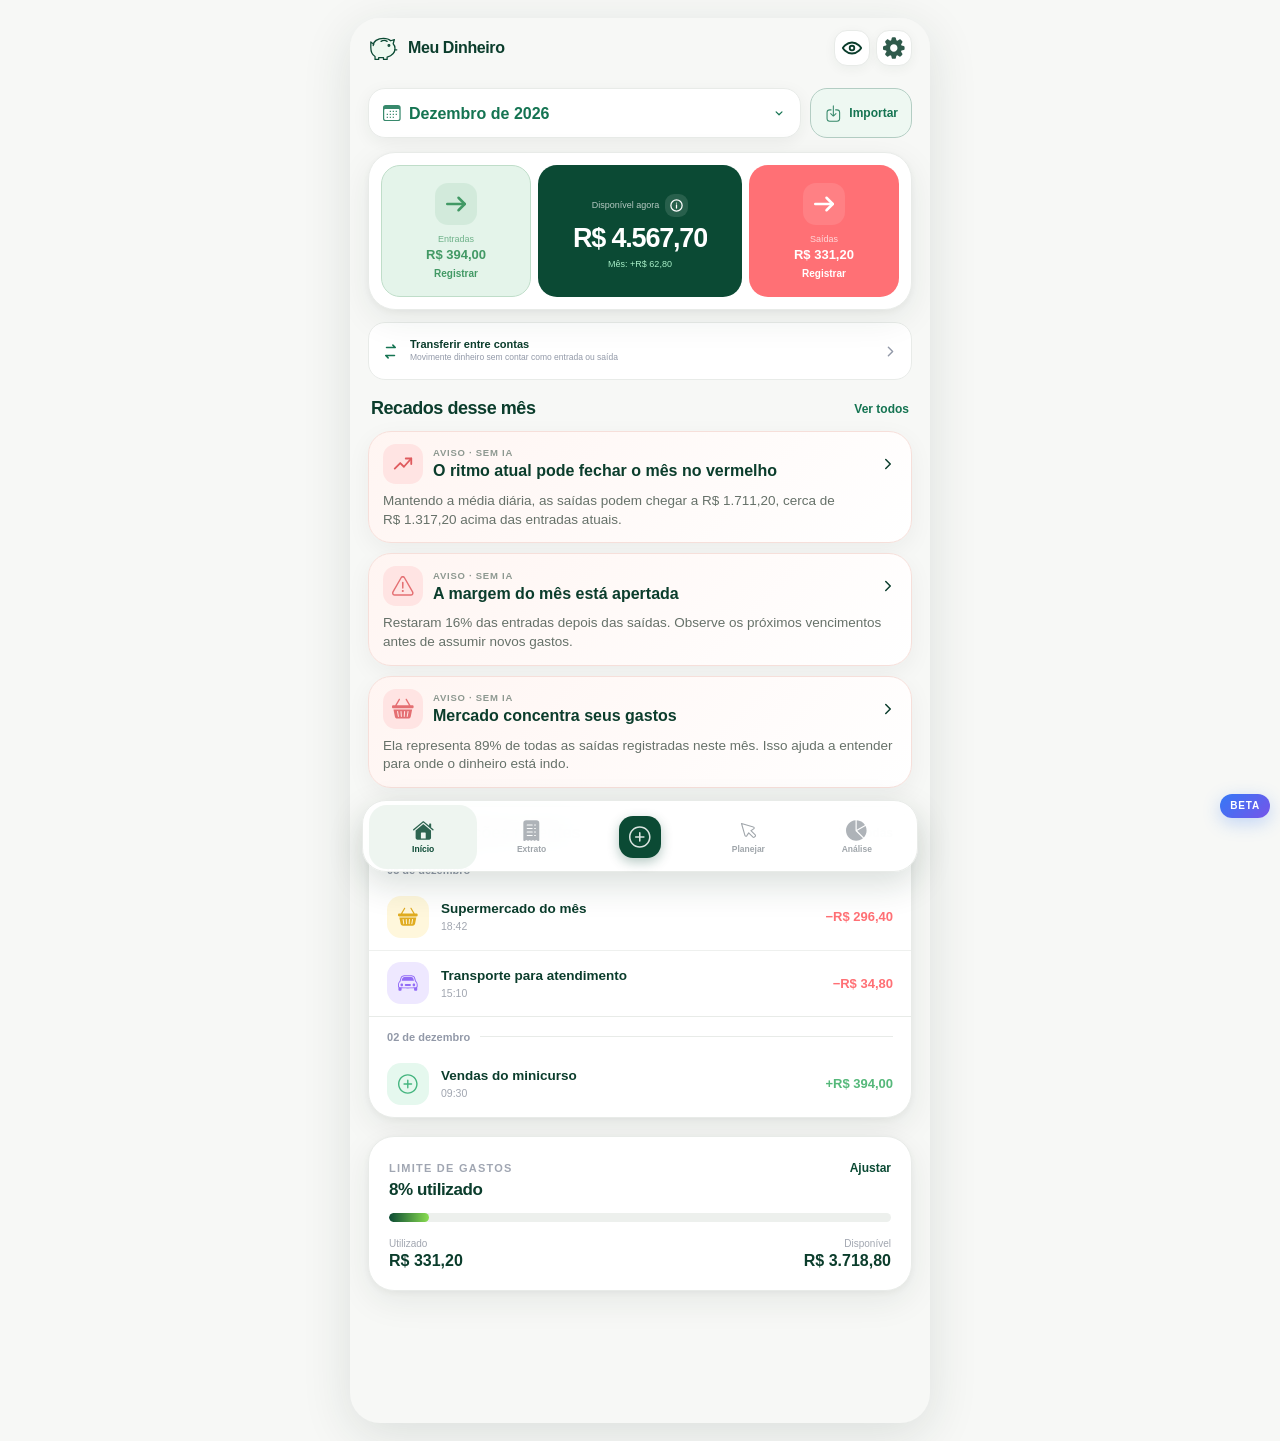
==== beta/index.html @ e56595ee "Atualizar site publicado" ====
<!doctype html>
<html lang="pt-BR">
  <head>
    <meta charset="UTF-8" />
    <meta name="app-environment" content="beta" />
    <meta name="app-release" content="1.2.0-beta.66" />
    <meta name="robots" content="noindex,nofollow" />
    <meta name="viewport" content="width=device-width, initial-scale=1, viewport-fit=cover" />
    <meta name="theme-color" content="#f6f7f4" />
    <meta name="apple-mobile-web-app-capable" content="yes" />
    <meta name="apple-mobile-web-app-status-bar-style" content="default" />
    <meta name="apple-mobile-web-app-title" content="Meu Dinheiro Beta" />
    <meta name="description" content="Controle financeiro local, inteligente e simples." />
    <link rel="manifest" href="./manifest.webmanifest" />
    <link rel="icon" href="./apple-touch-icon.png" type="image/png" sizes="512x512" />
    <link rel="apple-touch-icon" href="./icons/apple-touch-icon.png" />
    <title>Meu Dinheiro Beta</title>
    <script type="module" crossorigin src="./assets/index-dL0TG_c-.js"></script>
    <link rel="stylesheet" crossorigin href="./assets/index-C_4OH_-4.css">
      <script>window.APP_RELEASE='1.2.0-beta.66';window.APP_ENVIRONMENT='beta';</script>
  
<style data-md-resilient-boot>
#mdBootFallback{position:fixed;inset:0;z-index:2147482000;display:grid;place-items:center;padding:calc(22px + env(safe-area-inset-top)) 18px calc(22px + env(safe-area-inset-bottom));background:#f6f7f4;color:#101412;font-family:-apple-system,BlinkMacSystemFont,"SF Pro Text",sans-serif}
#mdBootCard{width:min(100%,390px);padding:20px;border-radius:24px;background:rgba(255,255,255,.96);box-shadow:0 12px 36px rgba(0,0,0,.08);border:1px solid #e7ece8}
#mdBootCard h1{font-size:23px;margin:0 0 5px}#mdBootRelease{font-size:11px;font-weight:800;letter-spacing:.06em;color:var(--md-boot-accent,#168753);margin:0 0 15px}
#mdBootSteps{display:grid;gap:8px}.mdBootStep{display:grid;grid-template-columns:13px 1fr auto;gap:9px;align-items:center;font-size:12px;color:#6e7771}.mdBootDot{width:9px;height:9px;border-radius:50%;background:#c9d0cb}.mdBootStep.ok .mdBootDot{background:#34c759}.mdBootStep.warn .mdBootDot{background:#ff9f0a}.mdBootStep.bad .mdBootDot{background:#ff3b30}.mdBootStep b{font-size:11px;color:#8a928d;font-weight:700}
#mdBootMessage{margin:14px 0 0;font-size:12px;line-height:1.45;color:#717a74}.mdBootActions{display:none;grid-template-columns:1fr 1fr;gap:8px;margin-top:14px}.mdBootActions.show{display:grid}.mdBootActions a{text-decoration:none;text-align:center;padding:11px;border-radius:12px;background:#eaf2ee;color:#174d38;font-size:12px;font-weight:750}.mdBootActions a:last-child{background:#eaf2ff;color:#2467d8}
@media(prefers-color-scheme:dark){#mdBootFallback{background:#111411;color:#f7f8f7}#mdBootCard{background:#1c201d;border-color:#2b302c;box-shadow:none}.mdBootStep,#mdBootMessage{color:#a4aba6}.mdBootActions a{background:#25332b;color:#bfe9cf}.mdBootActions a:last-child{background:#182a46;color:#9ec0ff}}
</style>
<style data-hide-demo-notice>.header-demo-info{display:none!important}</style>
</head>
  <body>
<div id="mdBootFallback" style="--md-boot-accent:#3478F6">
  <section id="mdBootCard" role="status" aria-live="polite">
    <h1>Meu Dinheiro Beta</h1>
    <p id="mdBootRelease">BETA · 1.2.0-beta.66</p>
    <div id="mdBootSteps">
      <div class="mdBootStep ok" data-step="html"><span class="mdBootDot"></span><span>Tela inicial</span><b>OK</b></div>
      <div class="mdBootStep" data-step="runtime"><span class="mdBootDot"></span><span>Ambiente web</span><b>verificando</b></div>
      <div class="mdBootStep" data-step="storage"><span class="mdBootDot"></span><span>Dados locais</span><b>verificando</b></div>
      <div class="mdBootStep" data-step="engine"><span class="mdBootDot"></span><span>Motor do app</span><b>carregando</b></div>
      <div class="mdBootStep" data-step="patches"><span class="mdBootDot"></span><span>Correções finais</span><b>aguardando</b></div>
      <div class="mdBootStep" data-step="functional"><span class="mdBootDot"></span><span>Interface funcional</span><b>aguardando</b></div>
    </div>
    <p id="mdBootMessage">Abrindo a interface sem depender da limpeza de cache.</p>
    <div class="mdBootActions" id="mdBootActions">
      <a href="./safe.html">Modo seguro</a>
      <a href="../menu.html">Menu principal</a>
    </div>
  </section>
</div>
    <div id="root"></div>
      <script src="./beta-tools.js?v=1.2.0-beta.66" defer></script>
  <script data-md-resilient-boot-script>
(() => {
  const RELEASE = '1.2.0-beta.66';
  const CACHE_PREFIXES = ["meu-dinheiro-beta-"];
  const TIMEOUT = 1800;
  const boot = document.getElementById("mdBootFallback");
  const message = document.getElementById("mdBootMessage");
  const actions = document.getElementById("mdBootActions");
  const started = performance.now();

  const step = (name, state, label) => {
    const row = document.querySelector(`[data-step="${name}"]`);
    if (!row) return;
    row.classList.remove("ok", "warn", "bad");
    if (state) row.classList.add(state);
    const b = row.querySelector("b");
    if (b && label) b.textContent = label;
  };

  const withTimeout = (promise, ms) => Promise.race([
    Promise.resolve(promise).then((value) => ({ value })).catch((error) => ({ error })),
    new Promise((resolve) => setTimeout(() => resolve({ timedOut: true }), ms))
  ]);

  async function cleanRuntime() {
    let registrations = 0;
    let cachesRemoved = 0;
    try {
      if ("serviceWorker" in navigator) {
        const regs = await navigator.serviceWorker.getRegistrations();
        const ownScope = new URL("./", location.href).href;
        const own = regs.filter((reg) => reg.scope === ownScope);
        registrations = own.length;
        await Promise.allSettled(own.map((reg) => reg.unregister()));
      }
    } catch (_) {}

    try {
      if ("caches" in window) {
        const keys = await caches.keys();
        const own = keys.filter((key) => CACHE_PREFIXES.some((prefix) => key.startsWith(prefix)));
        const results = await Promise.allSettled(own.map((key) => caches.delete(key)));
        cachesRemoved = results.filter((result) => result.status === "fulfilled" && result.value).length;
      }
    } catch (_) {}
    return { registrations, cachesRemoved };
  }

  withTimeout(cleanRuntime(), TIMEOUT).then((result) => {
    if (result.timedOut) {
      step("runtime", "warn", "em segundo plano");
      message.textContent = "O Safari demorou para encerrar um componente antigo. O app continua abrindo normalmente.";
      return;
    }
    if (result.error) {
      step("runtime", "warn", "aviso");
      return;
    }
    step("runtime", "ok", "limpo");
  });

  try {
    localStorage.setItem("md-storage-test", "1");
    localStorage.removeItem("md-storage-test");
    if (!("indexedDB" in window)) throw new Error("IndexedDB indisponível");
    step("storage", "ok", "disponível");
  } catch (_) {
    step("storage", "warn", "limitado");
  }

  const fail = (error) => {
    if (!boot || boot.hidden) return;
    step("engine", "bad", "erro");
    message.textContent = "A interface principal encontrou um erro. Seus dados não foram apagados; use o Modo Seguro ou o Menu Principal.";
    actions?.classList.add("show");
    try { sessionStorage.setItem("md-last-boot-error", String(error?.stack || error || "erro desconhecido")); } catch (_) {}
  };

  window.addEventListener("error", (event) => fail(event.error || event.message));
  window.addEventListener("unhandledrejection", (event) => fail(event.reason));

  let ticks = 0;
  const timer = setInterval(() => {
    ticks += 1;
    const shell = document.querySelector(".app-shell");
    const nav = document.querySelector(".bottom-nav");
    const add = document.querySelector(".add-button");
    const splash = document.querySelector(".splash");

    if (splash) step("engine", "ok", "iniciado");
    if (shell) step("engine", "ok", "OK");
    if (shell && nav) step("patches", "ok", "OK");

    if (shell && nav && add) {
      step("functional", "ok", Math.round(performance.now() - started) + " ms");
      clearInterval(timer);
      if (boot) {
        boot.style.transition = "opacity .18s ease";
        boot.style.opacity = "0";
        setTimeout(() => boot.remove(), 190);
      }
      return;
    }

    if (ticks >= 54) {
      clearInterval(timer);
      step("functional", "warn", "diagnóstico");
      message.textContent = "A interface está demorando mais que o normal. Você pode abrir o Modo Seguro sem apagar seus registros.";
      actions?.classList.add("show");
    }
  }, 150);
})();
</script>
</body>
</html>
---- beta/assets/index-C_4OH_-4.css ----
:root{font-family:-apple-system,BlinkMacSystemFont,SF Pro Display,Segoe UI,sans-serif;color:#0b3d2c;background:#f7f8f6;font-synthesis:none;--green: #0b4a34;--green-2: #157452;--mint: #dff8e8;--lime: #89dd50;--income-color: #55b87a;--expense-color: #ff7075;--coral: var(--expense-color);--coral-soft: #fff0f0;--ink: #0b3d2c;--muted: #9299a8;--line: #e8ebe8;--page: #f7f8f6;--page-outer: #eef1ed;--surface: #fff;--surface-soft: #eff1ef;--surface-tint: #f4f7f4;--input-border: #dfe4df;--header: rgba(247, 248, 246, .9);--nav: rgba(255, 255, 255, .94);--sheet: #f9faf8;--track: #edf0ed;--overlay: rgba(6, 28, 20, .42);--shadow: 0 10px 34px rgba(26, 55, 43, .08), 0 2px 8px rgba(26, 55, 43, .05)}:root[data-theme=dark]{color:#e8f0eb;background:#090d0b;--ink: #e8f0eb;--muted: #98a49d;--line: #2b3730;--page: #101713;--page-outer: #090d0b;--surface: #18221c;--surface-soft: #202b24;--surface-tint: #1d2821;--input-border: #354239;--header: rgba(16, 23, 19, .9);--nav: rgba(24, 34, 28, .95);--sheet: #121a15;--track: #2a352e;--overlay: rgba(0, 0, 0, .64);--green-2: #72d39f;--shadow: 0 12px 38px rgba(0, 0, 0, .28), 0 2px 9px rgba(0, 0, 0, .22)}*{box-sizing:border-box}html{background:var(--page-outer)}body{margin:0;min-width:320px;min-height:100vh;background:var(--page);color:var(--ink);-webkit-font-smoothing:antialiased}body.modal-open{overflow:hidden}button,input,select,textarea{font:inherit}button{color:inherit}button,select{-webkit-tap-highlight-color:transparent}button:focus-visible,input:focus-visible,select:focus-visible,textarea:focus-visible{outline:3px solid rgba(21,116,82,.2);outline-offset:2px}.app-shell{width:min(100%,580px);min-height:100vh;margin:0 auto;background:var(--page);padding-bottom:104px;position:relative}.app-header{height:58px;padding:max(7px,env(safe-area-inset-top)) 18px 6px;display:flex;align-items:center;justify-content:space-between;position:relative;z-index:20;background:var(--page)}.brand{display:flex;align-items:center;gap:10px}.brand strong{font-size:16px;letter-spacing:-.4px}.brand-mark{width:30px;height:29px;display:grid;place-items:center;color:var(--green)}.brand-mark svg{width:29px;height:26px;fill:#eef9f0;stroke:currentColor;stroke-width:2.1;stroke-linecap:round;stroke-linejoin:round}.header-actions{display:flex;gap:6px}.icon-button{width:36px;height:36px;border:1px solid var(--line);border-radius:13px;display:grid;place-items:center;background:var(--surface);box-shadow:0 3px 12px #1835290d;cursor:pointer}.header-demo-info{width:30px;height:30px;position:absolute;left:50%;bottom:-15px;transform:translate(-50%);border:1px solid var(--line);border-radius:50%;background:var(--surface);color:var(--green-2);box-shadow:0 5px 14px #1835291c;display:grid;place-items:center;cursor:pointer}.page{padding:12px 18px 10px;animation:enter .24s ease both}@keyframes enter{0%{opacity:0;transform:translateY(5px)}}.page-title h1{margin:4px 0 0;font-size:clamp(25px,7vw,32px);line-height:1.12;letter-spacing:-1.15px}.demo-banner{background:#edf7f0;color:#4b6c5d;border:1px solid #d9ebdf;padding:11px 12px;border-radius:14px;display:flex;gap:8px;align-items:flex-start;font-size:12px;line-height:1.42;margin-bottom:16px}.segmented{display:grid;grid-template-columns:repeat(2,1fr);gap:5px;padding:5px;background:var(--surface-soft);border-radius:20px;margin-bottom:15px}.segmented button{border:0;min-height:48px;border-radius:16px;background:transparent;display:flex;align-items:center;justify-content:center;gap:7px;color:#9a9fab;font-weight:700;cursor:pointer}.segmented button.active{color:var(--green-2);background:var(--surface);box-shadow:0 3px 11px #1531251a}.segmented.compact{grid-template-columns:repeat(3,1fr);border-radius:16px}.segmented.compact button{min-height:40px;border-radius:12px;font-size:13px}.segmented .expense-tab.active{color:var(--expense-color)}.segmented .income-tab.active{color:var(--income-color)}.month-picker{width:max-content;max-width:100%;min-height:50px;margin:0 0 16px;padding:0 14px;background:var(--surface);border:1px solid var(--line);border-radius:17px;box-shadow:0 5px 18px #162f250f;display:flex;align-items:center;gap:8px;color:var(--green-2)}.month-picker select{border:0;background:transparent;color:inherit;font-weight:700;min-width:130px;appearance:none;outline:none}.home-toolbar{display:flex;align-items:stretch;gap:9px;margin-bottom:14px}.home-toolbar .month-picker{min-width:0;flex:1;margin:0}.home-toolbar .month-picker select{min-width:0;width:100%}.home-import-button{min-height:50px;padding:0 13px;border:1px solid color-mix(in srgb,var(--green-2) 25%,var(--line));border-radius:17px;background:color-mix(in srgb,var(--income-color) 10%,var(--surface));color:var(--green-2);display:flex;align-items:center;justify-content:center;gap:6px;font-size:12px;font-weight:800;cursor:pointer}.eyebrow{color:#a0a6b2;letter-spacing:1.25px;font-size:11px;font-weight:800}.monthly-overview-card{background:var(--surface);border:1px solid var(--line);border-radius:27px;box-shadow:var(--shadow);padding:12px;margin-bottom:12px;position:relative;overflow:hidden}.monthly-overview-heading{display:flex;justify-content:center;align-items:center;position:relative;padding:0 5px 12px;text-align:center}.monthly-overview-heading h2{margin:5px 0 0;font-size:17px;letter-spacing:-.4px}.available-icon{width:48px;height:48px;border-radius:16px;display:grid;place-items:center;color:var(--green-2);background:color-mix(in srgb,var(--income-color) 13%,var(--surface))}.available-value{display:grid;gap:5px;margin:23px 0 20px;position:relative}.available-value small{color:var(--muted);font-size:12px}.available-label{display:flex;align-items:center;gap:6px}.available-label button{width:25px;height:25px;border:0;border-radius:9px;background:var(--surface-tint);color:var(--green-2);display:grid;place-items:center;padding:0;cursor:pointer}.available-value strong{font-size:clamp(35px,10vw,47px);line-height:1;letter-spacing:-2.2px;color:var(--ink);white-space:nowrap}.available-value strong.negative{color:var(--expense-color)}.monthly-overview-grid{display:grid;grid-template-columns:repeat(3,minmax(0,1fr));gap:7px;padding-top:17px;border-top:1px solid var(--line)}.monthly-overview-grid span{min-width:0;display:grid;gap:5px}.monthly-overview-grid span:nth-child(2){text-align:center}.monthly-overview-grid span:last-child{text-align:right}.monthly-overview-grid small{color:var(--muted);font-size:9.5px}.monthly-overview-grid strong{font-size:12px;white-space:nowrap;overflow:hidden;text-overflow:ellipsis}.monthly-overview-grid strong.income{color:var(--income-color)}.monthly-overview-grid strong.expense{color:var(--expense-color)}.available-note{display:flex;align-items:flex-start;gap:6px;margin:16px 0 0;padding:10px 11px;border-radius:13px;background:var(--surface-tint);color:var(--muted);font-size:10.5px;line-height:1.35}.available-note svg{flex:0 0 auto;margin-top:1px}.money-flow{display:grid;grid-template-columns:minmax(0,.92fr) minmax(0,1.25fr) minmax(0,.92fr);align-items:stretch;gap:7px}.flow-action,.flow-balance{min-width:0;min-height:132px;border-radius:19px;padding:11px 8px}.flow-action{border:1px solid var(--line);display:flex;flex-direction:column;align-items:center;justify-content:center;text-align:center;cursor:pointer;overflow:hidden}.flow-action.income{color:color-mix(in srgb,var(--income-color) 76%,#063724);background:color-mix(in srgb,var(--income-color) 16%,var(--surface));border-color:color-mix(in srgb,var(--income-color) 28%,var(--line))}.flow-action.expense{color:#fff;background:var(--expense-color);border-color:transparent}.flow-arrow{width:42px;height:42px;margin-bottom:9px;border-radius:13px;display:grid;place-items:center;background:color-mix(in srgb,currentColor 11%,transparent)}.flow-action small{font-size:9px;opacity:.72}.flow-action strong{width:100%;margin-top:3px;font-size:clamp(10px,3vw,13px);white-space:nowrap;overflow:hidden;text-overflow:ellipsis}.flow-action em{margin-top:6px;font-size:10px;font-style:normal;font-weight:850}.flow-balance{background:var(--green);color:#fff;display:flex;flex-direction:column;justify-content:center;align-items:center;text-align:center}.flow-balance .available-label{justify-content:center}.flow-balance .available-label small{color:#ffffffb3;font-size:9px}.flow-balance .available-label button{width:23px;height:23px;color:#fff;background:#ffffff1f}.flow-balance>strong{display:block;max-width:100%;margin:8px 0 7px;font-size:clamp(18px,5.5vw,27px);line-height:1;letter-spacing:-1.2px;white-space:nowrap;overflow:hidden;text-overflow:ellipsis}.flow-balance>strong.negative{color:#ffaaa8}.flow-result{max-width:100%;color:#ffffffb8;font-size:9px;white-space:nowrap;overflow:hidden;text-overflow:ellipsis}.flow-result.income{color:#a8efc8}.flow-result.expense{color:#ffaaa8}.pending-review-card{width:100%;min-height:78px;border:1px solid color-mix(in srgb,var(--expense-color) 24%,var(--line));border-radius:20px;background:color-mix(in srgb,var(--expense-color) 7%,var(--surface));padding:13px 14px;margin:0 0 18px;display:grid;grid-template-columns:auto minmax(0,1fr) auto;align-items:center;gap:11px;text-align:left;cursor:pointer}.pending-review-icon{width:42px;height:42px;border-radius:14px;display:grid;place-items:center;color:color-mix(in srgb,var(--expense-color) 76%,#8a542f);background:color-mix(in srgb,var(--expense-color) 13%,var(--surface))}.pending-review-card>span:nth-child(2){display:grid;gap:4px;min-width:0}.pending-review-card strong{font-size:12px}.pending-review-card small{color:var(--muted);font-size:9.5px;line-height:1.35}.pending-review-card>span:last-child{display:flex;align-items:center;gap:2px;color:var(--green-2);font-size:10px;font-weight:800}.positive-pill,.warning-pill,.neutral-pill{display:inline-flex;align-items:center;gap:3px;padding:6px 10px;border-radius:999px;font-weight:800;color:#21844f;background:#dcf9e5}.warning-pill{color:#d9575e;background:#fff0f0}.neutral-pill{color:#68746e;background:#eef1ee}.transfer-shortcut{width:100%;min-height:58px;margin:0 0 16px;padding:9px 12px;border:1px solid var(--line);border-radius:17px;background:var(--surface);display:grid;grid-template-columns:auto minmax(0,1fr) auto;align-items:center;gap:10px;text-align:left;cursor:pointer}.transfer-shortcut>svg:first-child{color:var(--green-2)}.transfer-shortcut>span{display:grid;gap:2px}.transfer-shortcut strong{font-size:11px}.transfer-shortcut small{color:var(--muted);font-size:8.5px;line-height:1.3}.transfer-shortcut>svg:last-child{color:var(--muted)}.quick-grid{display:grid;grid-template-columns:repeat(2,1fr);gap:12px;margin-bottom:18px}.quick-card{min-height:138px;border:1px solid var(--line);border-radius:24px;background:var(--surface);box-shadow:0 8px 28px #1531250f;padding:19px;display:flex;flex-direction:column;align-items:flex-start;justify-content:flex-end;text-align:left;cursor:pointer}.quick-card svg{margin-bottom:14px}.quick-card strong{font-size:18px;line-height:1.15;letter-spacing:-.4px}.quick-card small{font-size:10px;color:var(--muted);margin-top:5px}.quick-card.expense{background:var(--expense-color);color:#fff;border-color:transparent}.quick-card.income{background:color-mix(in srgb,var(--income-color) 26%,var(--surface));color:color-mix(in srgb,var(--income-color) 68%,#082f20);border-color:color-mix(in srgb,var(--income-color) 35%,var(--line))}.home-diagnostics{margin-bottom:18px}.home-diagnostics-heading{padding:2px 3px 11px;display:flex;justify-content:space-between;align-items:center;gap:12px}.home-diagnostics-heading h2{margin:0;font-size:18px;line-height:1.2;letter-spacing:-.45px}.home-diagnostics-heading button{border:0;background:none;color:var(--green-2);font-size:12px;font-weight:750;padding:4px 0;cursor:pointer}.diagnostic-card-stack{display:grid;gap:10px}.diagnostic-card{width:100%;border:1px solid #dfe8df;background:linear-gradient(135deg,#f7fff7,#fff);border-radius:23px;padding:12px 14px 13px;box-shadow:0 7px 24px #1531250d;display:grid;gap:8px;text-align:left;cursor:pointer}.diagnostic-card.warning{background:linear-gradient(135deg,#fff5f2,#fff);border-color:#f6dfda}.diagnostic-card.neutral{background:linear-gradient(135deg,#f5f8fb,#fff);border-color:#e2e8ec}.diagnostic-topline{min-width:0;display:grid;grid-template-columns:auto minmax(0,1fr) auto;align-items:center;gap:10px}.diagnostic-title{min-width:0;display:grid;align-content:center}.diagnostic-icon{width:40px;height:40px;border-radius:13px;display:grid;place-items:center;background:#ddf6e5;color:var(--green-2)}.diagnostic-icon svg{width:22px;height:22px}.diagnostic-card.warning .diagnostic-icon{color:#df5b5e;background:#ffe4e3}.diagnostic-card.neutral .diagnostic-icon{color:#667783;background:#e8eef2}.diagnostic-card small{font-size:9.5px;letter-spacing:.75px;color:#8d9890;font-weight:800}.diagnostic-card strong{font-size:16px;display:block;margin-top:3px;line-height:1.2}.diagnostic-card p{font-size:13.5px;line-height:1.38;color:#667169;margin:0}.list-card,.budget-card,.chart-card,.diagnostics-section{background:var(--surface);border:1px solid var(--line);border-radius:26px;box-shadow:var(--shadow);margin-bottom:18px;overflow:hidden}.section-heading{padding:21px 20px 13px;display:flex;justify-content:space-between;align-items:flex-start;gap:12px}.section-heading h2{margin:4px 0 0;font-size:17px;letter-spacing:-.4px}.section-heading>button{border:0;background:none;color:var(--green);font-weight:700;font-size:12px;padding:3px 0;cursor:pointer}.recent-list .section-heading{padding:16px 18px 7px;align-items:center}.recent-list .section-heading h2{margin:0}.recent-list .transaction-row:first-of-type{padding-top:8px}.transaction-row{width:100%;min-height:76px;border:0;border-top:1px solid var(--line);background:transparent;display:grid;grid-template-columns:auto minmax(0,1fr) auto;align-items:center;gap:12px;padding:12px 18px;text-align:left;cursor:pointer}.transaction-row:first-of-type{border-top:0}.transaction-date-group+.transaction-date-group{border-top:1px solid var(--line)}.transaction-date-divider{min-height:34px;padding:10px 18px 4px;display:flex;align-items:center;gap:10px;color:var(--muted)}.transaction-date-divider:after{content:"";height:1px;flex:1;background:var(--line)}.transaction-date-divider span{flex:0 0 auto;font-size:11px;font-weight:800;text-transform:lowercase}.transaction-date-divider span:first-letter{text-transform:uppercase}.transaction-date-group .transaction-row{border-top:0;min-height:66px;padding-top:8px;padding-bottom:8px}.transaction-date-group .transaction-row+.transaction-row{border-top:1px solid color-mix(in srgb,var(--line) 72%,transparent)}.category-icon,.account-icon{width:42px;height:42px;border-radius:14px;display:grid;place-items:center;flex:0 0 auto;background:#eef2ef;color:#66736d}.transaction-copy{min-width:0;display:grid}.transaction-title-line{min-width:0;display:flex;align-items:center;gap:6px}.transaction-title-line>strong{min-width:0}.transaction-copy strong{font-size:13.5px;white-space:nowrap;overflow:hidden;text-overflow:ellipsis}.transaction-copy small{color:#a1a6b0;font-size:10.5px;margin-top:4px;white-space:nowrap;overflow:hidden;text-overflow:ellipsis}.transaction-value{font-size:13px;font-weight:800;white-space:nowrap}.transaction-value.expense,strong.expense,b.expense{color:var(--expense-color)}.transaction-value.income,strong.income,b.income{color:var(--income-color)}.transaction-value.transfer{color:#6c7882}.review-tag{width:max-content;flex:0 0 auto;border-radius:99px;padding:4px 6px;color:#a85d48;background:#fff0ea;font-size:7.5px;font-style:normal;font-weight:850;line-height:1;white-space:nowrap}.pending-filter{display:flex;align-items:center;gap:5px}.budget-card{padding-bottom:20px}.budget-card .progress-track{margin:0 20px}.progress-track,.thin-track,.micro-progress{height:9px;border-radius:99px;overflow:hidden;background:var(--track);display:block}.progress-track>span{display:block;width:0;height:100%;background:linear-gradient(90deg,var(--green),var(--lime));border-radius:inherit;transition:width .35s ease}.progress-track.over>span{background:var(--coral)}.budget-numbers{display:flex;justify-content:space-between;padding:16px 20px 0}.budget-numbers span{display:grid;gap:3px}.budget-numbers span:last-child{text-align:right}.budget-numbers small{color:#a1a6b0;font-size:10px}.budget-numbers strong{font-size:16px}.page-title{display:flex;flex-wrap:wrap;justify-content:space-between;align-items:end;gap:14px;margin:5px 2px 19px}.page-title .month-picker{margin:0}.page-title-actions{display:flex;flex-wrap:wrap;align-items:center;gap:8px}.category-access-button{min-height:42px;padding:0 12px;border:1px solid color-mix(in srgb,var(--green-2) 26%,var(--line));border-radius:14px;background:color-mix(in srgb,var(--green-2) 7%,var(--surface));color:var(--green-2);display:inline-flex;align-items:center;justify-content:center;gap:6px;font-size:10px;font-weight:800;cursor:pointer}.category-access-button.standalone{width:100%;margin:-5px 0 14px}.category-access-button.import-categories{margin:0}.category-access-button.icon-only{width:50px;min-height:50px;padding:0;border-radius:17px}.mini-summary{background:var(--green);color:#fff;border-radius:23px;padding:18px;display:grid;grid-template-columns:repeat(3,1fr);gap:8px;margin-bottom:14px}.mini-summary span{min-width:0;display:grid;gap:4px}.mini-summary small{font-size:9px;opacity:.68}.mini-summary strong{font-size:12px;white-space:nowrap;overflow:hidden;text-overflow:ellipsis}.mini-summary strong.income{color:color-mix(in srgb,var(--income-color) 70%,#fff)}.mini-summary strong.expense{color:color-mix(in srgb,var(--expense-color) 70%,#fff)}.search-field{height:52px;background:var(--surface);border:1px solid var(--line);border-radius:17px;padding:0 15px;display:flex;align-items:center;gap:10px;margin-bottom:10px}.search-field input{flex:1;min-width:0;border:0;outline:0;color:var(--ink)}.search-field input::placeholder{color:#adb1b8}.filter-chips{display:flex;gap:7px;overflow:auto;padding:0 0 13px}.filter-chips button{border:1px solid var(--line);background:var(--surface);border-radius:99px;padding:8px 14px;font-size:11px;font-weight:700;color:var(--muted);cursor:pointer}.filter-chips button.active{background:var(--green);color:#fff;border-color:var(--green)}.transaction-list{min-height:250px}.stack-list{display:grid;gap:11px}.add-line{width:100%;min-height:50px;border:1px dashed #b8c9be;border-radius:17px;background:#f3faf5;color:var(--green-2);display:flex;align-items:center;justify-content:center;gap:7px;font-weight:700;cursor:pointer}.account-card,.planning-card{width:100%;border:1px solid var(--line);border-radius:21px;background:var(--surface);box-shadow:0 5px 21px #1531250d;padding:16px;display:flex;align-items:center;gap:12px;text-align:left;cursor:pointer}.account-card .grow,.planning-card .grow{display:grid;min-width:0;gap:3px}.account-card small,.planning-card small{color:#9aa0aa;font-size:9.5px}.account-card strong{font-size:13px;white-space:nowrap;overflow:hidden;text-overflow:ellipsis}.align-right{margin-left:auto;display:grid;text-align:right;gap:3px}.micro-progress{margin-top:5px;height:4px}.micro-progress i{display:block;height:100%;background:var(--expense-color)}.planning-card{display:block}.planning-title{display:flex;gap:12px;align-items:center}.planning-title b{font-size:13px}.planning-card .progress-track{margin-top:14px;height:7px}.goal-values{display:flex;justify-content:space-between;margin-top:7px;font-size:10px;color:#9aa0aa}.chart-card{padding-bottom:20px}.chart-card>.section-heading>strong{font-size:15px;white-space:nowrap}.analysis-title{justify-content:center;margin-bottom:14px;text-align:center}.analysis-title h1{margin:0}.analysis-month-picker{display:flex;justify-content:center;gap:8px;padding:14px 14px 0}.analysis-month-picker .month-picker{margin:0;box-shadow:none}.donut-wrap{display:grid;place-items:center;padding:18px 0 25px}.donut{width:min(58vw,235px);aspect-ratio:1;border-radius:50%;background:var(--segments);display:grid;place-items:center;position:relative;transform:rotate(-90deg)}.donut:after{content:"";width:58%;height:58%;border-radius:50%;background:var(--surface);position:absolute}.donut>span{z-index:1;display:grid;text-align:center;transform:rotate(90deg)}.donut small{color:#9aa0aa;font-size:14px;font-weight:800}.donut strong{font-size:18px;margin-top:4px}.category-breakdown{padding:0 20px;display:grid;gap:14px}.category-line>div:first-child{display:grid;grid-template-columns:1fr auto auto;align-items:center;gap:8px;font-size:11px}.category-line b{font-size:11px}.category-line span{color:#9ca1aa}.thin-track{height:9px;margin-top:7px;background:var(--track);border-radius:99px;overflow:hidden}.thin-track i{height:100%;border-radius:inherit;display:block}.comparison-card{padding:20px}.bar-row{display:grid;grid-template-columns:78px 1fr auto;align-items:center;gap:10px;margin-top:17px;font-size:10px}.bar-row>div{height:12px;background:var(--track);border-radius:99px;overflow:hidden}.bar-row i{display:block;height:100%;border-radius:inherit;background:#9aa69e}.bar-row.current i{background:var(--expense-color)}.bar-row strong{font-size:10px}.multi-month-card{padding:18px 18px 15px}.comparison-heading{display:flex;align-items:flex-start;justify-content:space-between;gap:10px}.comparison-heading h2{margin:4px 0 0;font-size:16px}.comparison-heading select{max-width:138px;min-height:38px;border:1px solid var(--line);border-radius:12px;background:var(--surface-tint);color:var(--ink);padding:0 9px;font-size:9.5px;font-weight:750}.comparison-selected-value{min-height:42px;margin-top:11px;display:flex;justify-content:space-between;align-items:center;gap:10px}.comparison-selected-value small{color:var(--muted);font-size:10px;text-transform:uppercase}.comparison-selected-value strong{font-size:17px}.comparison-selected-value strong.income{color:var(--income-color)}.comparison-selected-value strong.expense{color:var(--expense-color)}.multi-month-bars{height:165px;display:grid;grid-template-columns:repeat(var(--bar-count),minmax(0,1fr));align-items:end;gap:clamp(3px,1.6vw,8px);padding:8px 2px 0;border-bottom:1px solid var(--line)}.multi-month-bars button{height:100%;min-width:0;border:0;background:transparent;display:grid;grid-template-rows:1fr 22px;align-items:end;padding:0;cursor:pointer}.multi-month-bars button>span{width:100%;height:100%;display:flex;align-items:flex-end;justify-content:center}.multi-month-bars i{width:min(100%,24px);min-height:3px;border-radius:7px 7px 2px 2px;background:color-mix(in srgb,var(--ink) 28%,var(--surface));transition:height .25s ease,background .18s ease}.multi-month-card.income .multi-month-bars button.active i{background:var(--income-color)}.multi-month-card.expense .multi-month-bars button.active i{background:var(--expense-color)}.multi-month-bars small{overflow:hidden;text-overflow:clip;color:var(--muted);font-size:clamp(7px,2.1vw,9px);text-transform:uppercase;white-space:nowrap}.multi-month-bars button.active small{color:var(--ink);font-weight:850}.multi-month-card>p{margin:10px 0 0;color:var(--muted);text-align:center;font-size:8.5px}.diagnostics-section{padding-bottom:9px}.no-ai-badge{font-size:9px;font-weight:800;color:var(--green-2);background:#e1f7e8;padding:6px 9px;border-radius:99px}.diagnostic-list-item{display:flex;align-items:center;gap:14px;padding:18px 20px;border-top:1px solid var(--line)}.diagnostic-list-item>span{width:48px;height:48px;border-radius:15px;display:grid;place-items:center;background:#eef6f0;color:var(--green-2);flex:0 0 auto}.diagnostic-list-item>span svg{width:25px;height:25px}.diagnostic-list-item.warning>span{background:#fff0ef;color:#e05f63}.diagnostic-list-item.neutral>span{background:#edf1f4;color:#687984}.diagnostic-list-item>div{min-width:0}.diagnostic-list-item>div>small{display:block;margin-bottom:3px;color:#9ba49e;font-size:8px;font-weight:800;letter-spacing:.75px}.diagnostic-list-item strong{font-size:14px}.diagnostic-list-item p{margin:5px 0 0;color:#858c87;font-size:12px;line-height:1.5}.bottom-nav{width:min(calc(100% - var(--nav-inset, 24px)),calc(580px - var(--nav-inset, 24px)));height:var(--nav-height, 72px);position:fixed;left:50%;bottom:max(10px,env(safe-area-inset-bottom));transform:translate(-50%);z-index:30;background:var(--nav-bg, var(--nav));-webkit-backdrop-filter:blur(20px);backdrop-filter:blur(20px);border:var(--nav-border-width, 1px) solid var(--nav-border-color, var(--line));border-radius:var(--nav-radius, 24px);display:grid;grid-template-columns:repeat(5,1fr);align-items:center;padding:4px 6px;transition:height .2s ease,width .2s ease,border-radius .2s ease,background .2s ease}.bottom-nav button{height:calc(var(--nav-height, 72px) - 8px);min-height:40px;border:0;background:transparent;border-radius:min(18px,calc(var(--nav-radius, 24px) - 4px));color:var(--nav-inactive, #a0a6ab);display:flex;flex-direction:column;align-items:center;justify-content:center;gap:3px;font-size:var(--nav-text-size, 8.5px);font-weight:700;cursor:pointer}.bottom-nav button.active{color:var(--nav-active, var(--green));background:var(--nav-active-bg, #eef5f0)}.bottom-nav .add-button{width:min(42px,calc(var(--nav-height, 72px) - 14px));height:min(42px,calc(var(--nav-height, 72px) - 14px));min-height:38px;justify-self:center;align-self:center;color:#fff;background:var(--nav-add, var(--green));border-radius:min(14px,calc(var(--nav-radius, 24px) - 5px));transform:none;box-shadow:0 4px 12px color-mix(in srgb,var(--nav-add, var(--green)) 30%,transparent)}.bottom-nav .add-button:active{transform:scale(.95)}.bottom-nav.labels-hidden .nav-tab{gap:0}.bottom-nav.labels-hidden .nav-tab span{display:none}.bottom-nav.shadow-none{box-shadow:none}.bottom-nav.shadow-soft{box-shadow:0 12px 35px #102f2229}.bottom-nav.shadow-strong{box-shadow:0 17px 42px #0722174d,0 4px 12px #0722172e}.modal-backdrop{position:fixed;inset:0;background:var(--overlay);-webkit-backdrop-filter:blur(5px);backdrop-filter:blur(5px);z-index:100;display:flex;align-items:flex-end;justify-content:center;animation:fade .18s ease}@keyframes fade{0%{opacity:0}}.sheet{width:min(100%,600px);max-height:min(91vh,900px);background:var(--sheet);border-radius:28px 28px 0 0;padding:8px 18px max(24px,env(safe-area-inset-bottom));overflow:auto;box-shadow:0 -15px 50px #0a271b2e;animation:sheetUp .24s cubic-bezier(.2,.8,.2,1)}@keyframes sheetUp{0%{transform:translateY(20%);opacity:.5}}.sheet-handle{width:45px;height:5px;border-radius:99px;background:#d7dcd8;margin:2px auto 14px}.sheet>header{display:flex;justify-content:space-between;gap:14px;align-items:flex-start;margin-bottom:17px}.sheet>header h2{margin:0;font-size:23px;letter-spacing:-.75px}.sheet>header p{margin:5px 0 0;color:#858d88;font-size:11px;line-height:1.4;max-width:380px}.sheet>header .icon-button{box-shadow:none;background:var(--surface-soft);flex:0 0 auto}.form,.settings-list{display:grid;gap:13px}.form-field{display:grid;gap:7px;font-size:11px;font-weight:700;color:#536359}.form-field input,.form-field select,.form-field textarea,.rule-builder input,.rule-builder select{width:100%;min-height:49px;border:1px solid var(--input-border);border-radius:15px;background:var(--surface);padding:0 13px;color:var(--ink);outline:0}.form-field textarea{padding:12px 13px;resize:vertical}.form-field small{color:#8d9490;font-size:10px;font-weight:500}.form-grid{display:grid;grid-template-columns:repeat(2,minmax(0,1fr));gap:10px}.money-input{min-height:64px;background:var(--surface);border:1px solid var(--input-border);border-radius:17px;display:flex;align-items:center;padding:0 15px;gap:7px}.money-input span{font-size:17px;color:#8f9892}.money-input input{border:0;padding:0;min-height:auto;font-size:29px;font-weight:800;letter-spacing:-1px}.sheet:has(.transaction-form){width:calc(100% - 12px);max-width:520px;max-height:90svh;padding:5px 12px max(14px,env(safe-area-inset-bottom));overflow-x:hidden;border-radius:22px 22px 0 0}.sheet:has(.transaction-form) .sheet-handle{width:36px;height:4px;margin:1px auto 7px}.sheet:has(.transaction-form)>header{margin-bottom:8px;align-items:center}.sheet:has(.transaction-form)>header h2{font-size:17px;letter-spacing:-.4px}.sheet:has(.transaction-form)>header .icon-button{width:32px;height:32px;border-radius:11px}.transaction-form{width:100%;min-width:0;gap:7px}.transaction-kind-picker{width:100%;max-width:100%;min-width:0;display:grid;grid-template-columns:repeat(3,minmax(0,1fr));gap:5px}.transaction-kind-picker button{width:100%;max-width:100%;min-width:0;min-height:36px;padding:3px 2px;border:1px solid var(--line);border-radius:10px;background:var(--surface);color:var(--muted);display:flex;align-items:center;justify-content:center;gap:3px;cursor:pointer;overflow:hidden}.transaction-kind-picker button>svg{width:17px;height:17px;flex:0 0 auto}.transaction-kind-picker button>span{min-width:0;display:grid;gap:2px}.transaction-kind-picker strong{min-width:0;overflow:hidden;text-overflow:ellipsis;font-size:11px;line-height:1;white-space:nowrap}.transaction-kind-picker small{display:none}.transaction-kind-picker button.active.expense{border-color:color-mix(in srgb,var(--expense-color) 50%,var(--line));background:color-mix(in srgb,var(--expense-color) 12%,var(--surface));color:var(--expense-color);box-shadow:0 0 0 2px color-mix(in srgb,var(--expense-color) 12%,transparent)}.transaction-kind-picker button.active.income{border-color:color-mix(in srgb,var(--income-color) 50%,var(--line));background:color-mix(in srgb,var(--income-color) 12%,var(--surface));color:color-mix(in srgb,var(--income-color) 78%,#073a27);box-shadow:0 0 0 2px color-mix(in srgb,var(--income-color) 12%,transparent)}.transaction-kind-picker button.active.transfer{border-color:color-mix(in srgb,var(--green-2) 42%,var(--line));background:color-mix(in srgb,var(--green-2) 9%,var(--surface));color:var(--green-2);box-shadow:0 0 0 2px color-mix(in srgb,var(--green-2) 10%,transparent)}.transaction-amount-panel{padding:5px 2px 6px;border:0;border-bottom:1px solid var(--line);border-radius:0;background:transparent;box-shadow:none}.transaction-amount-panel>span{display:block;margin-bottom:2px;color:var(--muted);font-size:8px;font-weight:850;letter-spacing:.7px}.transaction-amount-panel .money-input{min-height:38px;border:0;padding:0;background:transparent}.transaction-amount-panel .money-input span{font-size:15px;font-weight:750}.transaction-amount-panel .money-input input{font-size:26px}.transaction-amount-panel>small{display:block;color:var(--muted);font-size:9px}.kind-expense .transaction-amount-panel{border-color:var(--line);background:transparent}.kind-expense .transaction-amount-panel .money-input input{color:var(--expense-color)}.kind-income .transaction-amount-panel{border-color:var(--line);background:transparent}.kind-income .transaction-amount-panel .money-input input{color:color-mix(in srgb,var(--income-color) 78%,#073a27)}.transaction-form-section{padding:7px 0 2px;border:0;border-radius:0;background:transparent;display:grid;gap:7px}.transaction-form .form-field{min-width:0;gap:3px;font-size:10.5px}.transaction-form .form-field input,.transaction-form .form-field select,.transaction-form .form-field textarea{width:100%;min-width:0;min-height:40px;border-radius:10px;padding-inline:9px;font-size:16px}.transaction-form .form-field textarea{min-height:66px;padding-block:9px}.automatic-date,.optional-details-toggle{width:100%;min-height:40px;padding:6px 9px;border:1px solid var(--line);border-radius:10px;background:var(--surface);color:var(--ink);display:grid;grid-template-columns:auto minmax(0,1fr) auto;align-items:center;gap:8px;text-align:left;cursor:pointer}.automatic-date>svg:first-child,.optional-details-toggle>svg:first-child{color:var(--green-2)}.automatic-date>span{min-width:0;display:grid;gap:1px}.automatic-date strong{overflow:hidden;text-overflow:ellipsis;font-size:11px;white-space:nowrap}.automatic-date small{color:var(--muted);font-size:8.5px}.automatic-date>svg:last-child,.optional-details-toggle>svg:last-child{color:var(--muted)}.optional-details-toggle{min-height:38px;background:transparent}.optional-details-toggle span{font-size:10.5px;font-weight:800}.optional-details-toggle>svg:last-child{transition:transform .18s ease}.optional-details-toggle.open>svg:last-child{transform:rotate(90deg)}.transaction-optional-fields{padding:9px;border:1px solid var(--line);border-radius:12px;background:var(--surface-tint);display:grid;gap:8px}.transaction-section-title{display:flex;align-items:center;gap:5px;padding-bottom:1px;border:0}.transaction-section-title>span{width:21px;height:21px;border-radius:7px;display:grid;place-items:center;color:var(--green-2);background:transparent}.transaction-section-title>span svg{width:14px;height:14px}.transaction-section-title>div{display:grid;gap:2px}.transaction-section-title strong{font-size:9px;letter-spacing:.65px;text-transform:uppercase;color:var(--muted)}.transaction-section-title small{display:none}.category-field{display:grid;gap:1px}.inline-config-button{min-height:27px;width:max-content;max-width:100%;padding:0 3px;border:0;background:transparent;color:var(--green-2);display:flex;align-items:center;gap:4px;font-size:8.5px;font-weight:800;cursor:pointer}.transaction-advanced{border:1px solid var(--line);border-radius:12px;background:var(--surface);overflow:hidden}.transaction-advanced>summary{min-height:50px;padding:7px 10px;display:grid;grid-template-columns:auto minmax(0,1fr) auto;align-items:center;gap:8px;list-style:none;cursor:pointer}.transaction-advanced>summary::-webkit-details-marker{display:none}.transaction-advanced>summary>span{width:30px;height:30px;border-radius:10px;display:grid;place-items:center;background:var(--surface-soft);color:var(--green-2)}.transaction-advanced>summary>div{display:grid;gap:2px}.transaction-advanced>summary strong{font-size:10px}.transaction-advanced>summary small{color:var(--muted);font-size:7.5px}.transaction-advanced>summary>svg{color:var(--muted);transition:transform .2s ease}.transaction-advanced[open]>summary>svg{transform:rotate(90deg)}.transaction-advanced-body{padding:10px;border-top:1px solid var(--line);background:var(--sheet);display:grid;gap:8px}.transaction-save-button{min-height:42px;font-size:12px;box-shadow:none;border-radius:11px}.kind-expense .transaction-save-button{background:var(--expense-color)}.kind-income .transaction-save-button{background:color-mix(in srgb,var(--income-color) 78%,#075236)}.primary-button,.danger-button,.text-button{min-height:52px;border:0;border-radius:16px;background:var(--green);color:#fff;font-weight:800;font-size:13px;display:flex;justify-content:center;align-items:center;gap:7px;padding:0 15px;cursor:pointer}.primary-button:disabled{opacity:.42;cursor:default}.danger-button{background:#fff0ef;color:#d9575d}.danger-button:disabled{color:#9ca39f;background:#eef0ee}.text-button{min-height:34px;color:var(--green-2);background:transparent;justify-self:center;font-size:11px}.toggle-row{min-height:66px;border:1px solid var(--line);border-radius:17px;padding:12px 14px;background:var(--surface);display:flex;justify-content:space-between;align-items:center;gap:12px}.toggle-row>span{display:grid;gap:3px}.toggle-row strong{font-size:12px}.toggle-row small{font-size:9.5px;color:#929994}.toggle-row input{appearance:none;width:45px;height:27px;border-radius:99px;padding:2px;background:#d8ddd9;transition:.2s;flex:0 0 auto}.toggle-row input:after{content:"";display:block;width:23px;height:23px;border-radius:50%;background:#fff;box-shadow:0 2px 5px #00000026;transition:.2s}.toggle-row input:checked{background:var(--green-2)}.toggle-row input:checked:after{transform:translate(18px)}.compact-toggle{min-height:58px;padding:10px 12px;border-radius:15px}.compact-toggle strong{font-size:11px}.compact-toggle small{font-size:9px}.diagnostic-settings{border:1px solid var(--line);border-radius:19px;background:var(--surface);overflow:hidden}.diagnostic-settings>summary{min-height:72px;padding:12px 13px;display:flex;align-items:center;gap:11px;list-style:none;cursor:pointer}.diagnostic-settings>summary::-webkit-details-marker{display:none}.diagnostic-settings>summary>span:nth-child(2){display:grid;gap:3px;flex:1}.diagnostic-settings>summary strong{font-size:11.5px}.diagnostic-settings>summary small{color:var(--muted);font-size:9px;line-height:1.35}.diagnostic-settings>summary>svg{transition:transform .2s ease}.diagnostic-settings[open]>summary>svg{transform:rotate(90deg)}.diagnostic-settings-body{border-top:1px solid var(--line);padding:13px;display:grid;gap:13px;background:var(--sheet)}.setting-block{border:1px solid var(--line);border-radius:15px;background:var(--surface);padding:12px;display:grid;gap:10px}.setting-block>span{display:grid;gap:3px}.setting-block>span strong{font-size:11px}.setting-block>span small{color:var(--muted);font-size:9px;line-height:1.35}.number-picker{display:grid;grid-template-columns:repeat(5,1fr);gap:6px}.number-picker button{height:37px;border:1px solid var(--line);border-radius:11px;background:var(--surface-tint);font-size:11px;font-weight:800;cursor:pointer}.number-picker button.active{color:#fff;background:var(--green);border-color:var(--green)}.sensitivity-picker{display:grid;grid-template-columns:repeat(3,1fr);gap:6px}.sensitivity-picker button{min-height:52px;border:1px solid var(--line);border-radius:12px;background:var(--surface-tint);display:grid;place-items:center;align-content:center;gap:2px;cursor:pointer}.sensitivity-picker button strong{font-size:9px}.sensitivity-picker button small{font-size:8px;color:var(--muted)}.sensitivity-picker button.active{border-color:var(--green-2);background:color-mix(in srgb,var(--green-2) 10%,var(--surface));color:var(--green-2)}.diagnostic-subgroup{display:grid;gap:7px}.diagnostic-subgroup>.eyebrow{margin:3px 4px;font-size:9px}.tone-options{display:grid;grid-template-columns:repeat(3,1fr);gap:6px}.tone-options label{min-height:55px;border:1px solid var(--line);border-radius:13px;background:var(--surface);padding:8px 5px;display:grid;place-items:center;align-content:center;gap:5px;text-align:center;font-size:8.5px;font-weight:750;cursor:pointer}.tone-options input{position:absolute;opacity:0;pointer-events:none}.tone-options label:has(input:not(:checked)){opacity:.45;filter:grayscale(.6)}.warning-dot,.positive-dot,.neutral-dot{width:11px;height:11px;border-radius:50%;background:#e05f63}.positive-dot{background:#4caf78}.neutral-dot{background:#7a8a94}.diagnostic-values{gap:7px}.diagnostic-values .form-field span{font-size:8.5px}.diagnostic-privacy{margin:0;border-radius:13px;padding:10px;background:#eaf7ee;color:#47725e;display:flex;align-items:flex-start;gap:7px;font-size:9px;line-height:1.4}.diagnostic-privacy svg{flex:0 0 auto}.privacy-note,.privacy-footer{border-radius:17px;padding:13px;background:#eaf7ee;color:#2a664b;display:flex;gap:10px;align-items:center}.privacy-note span{display:grid;gap:3px}.privacy-note strong{font-size:11px}.privacy-note small{font-size:9.5px;line-height:1.35}.file-picker{min-height:115px;border:1.5px dashed #a9c4b3;border-radius:19px;background:#f5fbf7;display:flex;flex-direction:column;align-items:center;justify-content:center;text-align:center;color:var(--green-2);position:relative;overflow:hidden;cursor:pointer}.file-picker strong{font-size:12px;margin-top:7px}.file-picker small{color:#8e9891;font-size:9px;margin-top:3px}.file-picker input{position:absolute;inset:0;opacity:0;cursor:pointer}.form-error{border-radius:13px;background:#fff0ef;color:#d45157;padding:10px 12px;display:flex;gap:7px;align-items:center;font-size:10px}.import-summary{display:grid;grid-template-columns:repeat(3,1fr);background:var(--green);color:#fff;padding:12px;border-radius:17px}.import-summary.detailed{grid-template-columns:repeat(4,1fr);gap:2px;padding-inline:7px}.import-summary span{display:grid;text-align:center}.import-summary strong{font-size:18px}.import-summary small{font-size:8.5px;opacity:.7}.import-list{display:grid;gap:7px;max-height:315px;overflow:auto}.import-explanation{margin:-3px 2px 0;color:var(--muted);font-size:9.5px;line-height:1.45}.import-explanation b{color:#a85d48}.detailed-import-list{max-height:min(56vh,560px);gap:10px}.import-row{background:var(--surface);border:1px solid var(--line);border-radius:15px;padding:10px;display:flex;align-items:flex-start;gap:9px}.import-row.duplicate{opacity:.52}.import-row>input{accent-color:var(--green-2);width:18px;height:18px}.import-row .grow{min-width:0;display:grid;gap:3px}.import-row strong{font-size:10.5px;overflow:hidden;text-overflow:ellipsis;white-space:nowrap}.import-row small{font-size:8.5px;color:#9aa09c}.import-row select{border:0;background:#edf4ef;border-radius:8px;color:var(--green);font-size:9px;padding:5px 7px;width:max-content;max-width:100%}.import-row b{font-size:10px;white-space:nowrap}.import-detail-row{display:grid;gap:10px;padding:12px}.import-row-top{display:flex;align-items:center;gap:9px}.import-row-top>input{width:18px;height:18px;accent-color:var(--green-2)}.import-row-top>span:nth-child(2){min-width:0;display:flex;align-items:center;gap:7px;flex:1}.import-row-top small{color:var(--muted);font-size:9px}.import-row-top strong{margin-left:auto;font-size:10px;white-space:nowrap}.import-row-top strong.expense{color:var(--expense-color)}.import-row-top strong.income{color:var(--income-color)}.import-edit-grid{display:grid;grid-template-columns:1fr 1fr;gap:8px}.import-edit-grid>.form-field:first-child,.import-edit-grid>.title-suggestions{grid-column:1 / -1}.import-edit-grid .form-field{gap:5px}.import-edit-grid .form-field>span{font-size:8.5px}.import-edit-grid input,.import-edit-grid select{min-height:42px;font-size:10.5px;padding:8px 10px}.title-suggestions{display:grid;gap:5px}.title-suggestions>small{color:var(--muted);font-size:8.5px}.title-suggestions>div{display:flex;gap:5px;overflow-x:auto}.title-suggestions button{border:1px solid var(--line);border-radius:99px;background:var(--surface-tint);padding:6px 9px;font-size:8.5px;white-space:nowrap}.original-import-description{border-radius:10px;background:var(--surface-tint);padding:8px 9px;color:var(--muted)}.original-import-description summary{cursor:pointer;font-size:8.5px;font-weight:750}.original-import-description p{margin:6px 0 0;overflow-wrap:anywhere;font-size:8.5px;line-height:1.4}.apply-similar-button{min-height:34px;border:1px dashed color-mix(in srgb,var(--green-2) 45%,var(--line));border-radius:11px;background:color-mix(in srgb,var(--green-2) 7%,var(--surface));color:var(--green-2);display:flex;align-items:center;justify-content:center;gap:6px;font-size:9px;font-weight:750}.import-learning-actions{display:flex;justify-content:space-between;align-items:center;gap:8px}.import-learning-actions label{display:flex;align-items:center;gap:5px;color:var(--muted);font-size:8.5px}.import-learning-actions input{accent-color:var(--green-2)}.import-learning-actions button{border:0;background:none;color:var(--green-2);padding:5px 0;font-size:8.5px;font-weight:800}.color-options{display:flex;flex-wrap:wrap;gap:10px;padding:5px 0}.color-options button{width:30px;height:30px;border-radius:50%;border:3px solid #fff;box-shadow:0 0 0 1px #dfe3df}.color-options button.active{box-shadow:0 0 0 3px var(--green)}.rule-builder{display:grid;grid-template-columns:1fr 1fr;gap:8px}.rule-builder .primary-button{grid-column:1 / -1}.advanced-rule-builder{border:1px solid var(--line);border-radius:17px;background:var(--surface);padding:12px}.advanced-rule-builder .form-field:first-child,.advanced-rule-builder .primary-button{grid-column:1 / -1}.rules-list{display:grid;gap:7px;max-height:380px;overflow:auto}.rules-list>div{border:1px solid var(--line);border-radius:14px;background:var(--surface);padding:11px 12px;display:flex;justify-content:space-between;align-items:center}.rules-list span{display:grid;gap:3px}.rules-list strong{font-size:11px}.rules-list small{color:#949b96;font-size:9px}.rules-list button{border:0;background:#fff0ef;color:#dc5d61;border-radius:10px;width:34px;height:34px;display:grid;place-items:center}.category-create{padding:13px;margin-bottom:12px;border:1px solid var(--line);border-radius:19px;background:var(--surface);display:grid;gap:11px}.category-create .primary-button{min-height:46px}.category-manager-list{display:grid;gap:8px}.category-editor{border:1px solid var(--line);border-radius:17px;background:var(--surface);overflow:hidden}.category-editor>summary{min-height:66px;padding:10px 12px;display:grid;grid-template-columns:auto minmax(0,1fr) auto;align-items:center;gap:11px;list-style:none;cursor:pointer}.category-editor>summary::-webkit-details-marker{display:none}.category-editor>summary>span:nth-child(2){display:grid;gap:3px}.category-editor>summary strong{font-size:11.5px}.category-editor>summary small{color:var(--muted);font-size:8.5px}.category-editor>summary>svg{color:var(--muted);transition:transform .2s ease}.category-editor[open]>summary>svg{transform:rotate(90deg)}.category-editor-body{padding:13px;border-top:1px solid var(--line);background:var(--sheet);display:grid;gap:11px}.category-color-preview{display:grid;grid-template-columns:repeat(11,1fr);gap:5px}.category-color-preview button{aspect-ratio:1;min-width:0;padding:0;border:3px solid var(--surface);border-radius:50%;box-shadow:0 0 0 1px var(--line);cursor:pointer}.category-color-preview button.active{box-shadow:0 0 0 3px var(--green-2)}.compact-danger{min-height:43px;font-size:11px}.protected-category{margin:0;padding:10px;border-radius:13px;background:var(--surface-tint);color:var(--muted);display:flex;align-items:flex-start;gap:7px;font-size:9px;line-height:1.4}.protected-category svg{flex:0 0 auto}.settings-button{min-height:67px;width:100%;border:1px solid var(--line);border-radius:17px;background:var(--surface);padding:11px 13px;display:flex;align-items:center;gap:11px;text-align:left;cursor:pointer}.settings-button>span:nth-child(2){display:grid;gap:3px;flex:1}.settings-button strong{font-size:11.5px}.settings-button small{color:#949b96;font-size:9px}.settings-icon{width:40px;height:40px;border-radius:13px;display:grid;place-items:center;background:#edf5ef;color:var(--green-2)}.settings-icon.danger{background:#fff0ef;color:#dd5c61}.settings-group{display:grid;gap:8px;padding-top:8px}.settings-group>.eyebrow{margin:3px 5px}.appearance-group{gap:12px}.theme-picker{display:grid;grid-template-columns:repeat(3,1fr);gap:8px}.theme-picker button{min-height:77px;border:1px solid var(--line);border-radius:16px;background:var(--surface);color:var(--ink);display:grid;place-items:center;align-content:center;gap:7px;cursor:pointer}.theme-picker button strong{font-size:10px}.theme-picker button.active{border-color:var(--green-2);box-shadow:0 0 0 2px color-mix(in srgb,var(--green-2) 22%,transparent)}.theme-swatch{width:42px;height:25px;padding:4px;border:1px solid #cdd4cf;border-radius:8px;background:#f7f8f6;display:flex;align-items:center}.theme-swatch i{width:15px;height:15px;border-radius:5px;background:#fff;box-shadow:0 1px 4px #00000021}.theme-swatch.dark{justify-content:flex-end;border-color:#344139;background:#101713}.theme-swatch.dark i{background:#27342c}.theme-swatch.system{justify-content:center;background:linear-gradient(90deg,#f7f8f6 0 50%,#101713 50%)}.theme-swatch.system i{background:linear-gradient(90deg,#fff 0 50%,#27342c 50%)}.finance-colors{display:grid;gap:9px}.color-setting{border:1px solid var(--line);border-radius:17px;background:var(--surface);padding:12px;display:grid;gap:11px}.color-setting-heading{display:flex;align-items:center;gap:10px}.color-setting-heading>span.grow{display:grid;gap:3px;min-width:0}.color-setting-heading strong{font-size:11.5px}.color-setting-heading small{color:var(--muted);font-size:9px}.color-preview{width:36px;height:36px;border-radius:12px;flex:0 0 auto;box-shadow:inset 0 0 0 1px #00000012}.custom-color{margin-left:auto;border:1px solid var(--line);border-radius:12px;min-height:34px;padding:4px 5px 4px 9px;display:flex;align-items:center;gap:5px;color:var(--muted);cursor:pointer}.custom-color span{font-size:8.5px;font-weight:700}.custom-color input{width:27px;height:27px;padding:0;border:0;border-radius:8px;background:transparent;cursor:pointer}.custom-color input::-webkit-color-swatch-wrapper{padding:0}.custom-color input::-webkit-color-swatch{border:0;border-radius:8px}.color-presets{display:flex;flex-wrap:wrap;gap:10px;padding-left:46px}.color-presets button{width:27px;height:27px;border-radius:50%;border:3px solid var(--surface);box-shadow:0 0 0 1px var(--line);cursor:pointer}.color-presets button.active{box-shadow:0 0 0 3px var(--ink)}.nav-lab{display:grid;gap:13px}.nav-lab-preview-stage{border:1px solid var(--line);border-radius:21px;background:var(--page);padding:14px 10px 16px;overflow:hidden;display:grid;gap:12px}.nav-lab-preview-stage>.eyebrow{margin-left:4px}.nav-lab-preview{width:min(calc(100% - var(--nav-inset, 24px)),calc(580px - var(--nav-inset, 24px)));height:var(--nav-height, 54px);margin:0 auto;background:var(--nav-bg, var(--nav));border:var(--nav-border-width, 1px) solid var(--nav-border-color, var(--line));border-radius:var(--nav-radius, 20px);display:grid;grid-template-columns:repeat(5,1fr);align-items:center;padding:4px 6px;transition:all .2s ease}.nav-lab-preview button{height:calc(var(--nav-height, 54px) - 8px);min-height:40px;border:0;border-radius:min(18px,calc(var(--nav-radius, 20px) - 4px));background:transparent;color:var(--nav-inactive, #929a95);display:flex;flex-direction:column;align-items:center;justify-content:center;gap:3px;font-size:var(--nav-text-size, 9px);font-weight:700;padding:0}.nav-lab-preview button.active{color:var(--nav-active, var(--green));background:var(--nav-active-bg, #eef5f0)}.nav-lab-preview .add-button{width:min(42px,calc(var(--nav-height, 54px) - 14px));height:min(42px,calc(var(--nav-height, 54px) - 14px));min-height:38px;justify-self:center;color:#fff;background:var(--nav-add, var(--green));border-radius:min(14px,calc(var(--nav-radius, 20px) - 5px));box-shadow:0 4px 12px color-mix(in srgb,var(--nav-add, var(--green)) 30%,transparent)}.nav-lab-preview.labels-hidden .nav-tab{gap:0}.nav-lab-preview.labels-hidden .nav-tab span{display:none}.nav-lab-preview.shadow-none{box-shadow:none}.nav-lab-preview.shadow-soft{box-shadow:0 10px 24px #102f2224}.nav-lab-preview.shadow-strong{box-shadow:0 15px 32px #0722174d,0 4px 10px #07221729}.nav-lab-section{border:1px solid var(--line);border-radius:19px;background:var(--surface);padding:13px;display:grid;gap:11px}.nav-lab-section>.eyebrow{margin:1px 2px}.nav-lab-control{display:grid;gap:9px;padding-top:3px}.nav-lab-control+.nav-lab-control{border-top:1px solid var(--line);padding-top:12px}.nav-lab-control>span{display:grid;gap:3px}.nav-lab-control>span strong{font-size:11px}.nav-lab-control>span small{color:var(--muted);font-size:9px;line-height:1.35}.nav-choice-grid{display:grid;grid-template-columns:repeat(4,minmax(0,1fr));gap:6px}.nav-choice-grid button,.nav-shadow-picker button{min-height:38px;border:1px solid var(--line);border-radius:11px;background:var(--surface-tint);color:var(--muted);font-size:9px;font-weight:750;cursor:pointer}.nav-choice-grid button.active,.nav-shadow-picker button.active{border-color:var(--green-2);background:color-mix(in srgb,var(--green-2) 9%,var(--surface));color:var(--green-2);box-shadow:0 0 0 1px color-mix(in srgb,var(--green-2) 18%,transparent)}.nav-shadow-picker{display:grid;grid-template-columns:repeat(3,1fr);gap:7px}.nav-color-grid{display:grid;grid-template-columns:1fr 1fr;gap:7px}.nav-color-control{min-height:52px;position:relative;border:1px solid var(--line);border-radius:13px;background:var(--surface-tint);padding:8px 9px;display:flex;align-items:center;gap:8px;cursor:pointer}.nav-color-control strong{min-width:0;flex:1;font-size:9px;line-height:1.25}.nav-color-dot{width:28px;height:28px;flex:0 0 auto;border-radius:9px;box-shadow:inset 0 0 0 1px #00000014}.nav-color-control input{position:absolute;inset:0;width:100%;height:100%;border:0;padding:0;opacity:0;cursor:pointer}.nav-reset-button{margin-top:1px}.hidden-input{position:absolute;width:1px;height:1px;opacity:0}.confirm-box{background:#fff0ef;border:1px solid #f3d3d2;border-radius:17px;padding:14px;display:grid;gap:12px;color:#a94147}.confirm-box strong{font-size:12px}.confirm-box>div{display:grid;grid-template-columns:1fr 1fr;gap:8px}.confirm-box button{min-height:41px;border:0;border-radius:12px;background:var(--surface);color:var(--ink);font-weight:700}.confirm-box .confirm-danger{background:#da5c61;color:#fff}.privacy-footer{margin-top:5px;color:#587066;background:#eef3ef;font-size:10px;line-height:1.45}.privacy-footer p{margin:0}.review-banner{border:1px solid #f1d8ce;border-radius:15px;background:#fff3ee;color:#9a5643;padding:11px 12px;display:flex;align-items:flex-start;gap:9px}.review-banner svg{flex:0 0 auto}.review-banner span{display:grid;gap:3px}.review-banner strong{font-size:10.5px}.review-banner small{font-size:9px;line-height:1.4}.bank-description{border:1px solid var(--line);border-radius:14px;background:var(--surface);padding:10px 12px}.bank-description summary{cursor:pointer;color:var(--muted);font-size:9.5px;font-weight:750}.bank-description p{margin:8px 0 0;overflow-wrap:anywhere;color:var(--ink);font-size:9.5px;line-height:1.45}.secondary-review-button{min-height:48px;border:1px solid var(--line);border-radius:15px;background:var(--surface);color:var(--green-2);display:flex;align-items:center;justify-content:center;gap:7px;font-size:11px;font-weight:800}.info-sheet-content{border:1px solid var(--line);border-radius:20px;background:var(--surface);padding:19px;display:grid;grid-template-columns:auto 1fr;gap:5px 12px;align-items:start}.info-sheet-content>span{grid-row:1 / 3;width:46px;height:46px;border-radius:15px;background:var(--surface-tint);color:var(--green-2);display:grid;place-items:center}.info-sheet-content strong{font-size:13px;line-height:1.35}.info-sheet-content p{margin:0;color:var(--muted);font-size:11px;line-height:1.55}.empty-state{min-height:180px;display:flex;flex-direction:column;align-items:center;justify-content:center;text-align:center;padding:28px}.empty-state>span{width:48px;height:48px;display:grid;place-items:center;border-radius:16px;background:#edf3ef;color:#688073;margin-bottom:11px}.empty-state strong{font-size:13px}.empty-state p{margin:5px 0 0;max-width:260px;color:#949b96;font-size:10.5px;line-height:1.45}.splash{min-height:100vh;display:flex;flex-direction:column;align-items:center;justify-content:center;background:var(--page);color:var(--green-2)}.splash .brand-mark{width:70px;height:62px}.splash .brand-mark svg{width:68px;height:58px}.splash strong{font-size:22px;margin-top:5px}.splash small{color:#929b95;margin-top:6px}.tone-blue{background:#e5f1ff;color:#1677ff}.tone-yellow{background:#fff7dc;color:#db9f00}.tone-orange{background:#fff0df;color:#e47e12}.tone-violet{background:#eee8ff;color:#8358f5}.tone-green{background:#e5f7ed;color:#2c9c61}.tone-pink{background:#ffe7f2;color:#df4b94}.tone-indigo{background:#e8efff;color:#4e7fea}.tone-teal{background:#e2f7f4;color:#149487}.tone-coral{background:#fff0ef;color:#eb6267}.tone-emerald{background:#e5f8ee;color:#28a96b}.tone-slate{background:#edf0f3;color:#647181}:root[data-theme=dark] .brand-mark,:root[data-theme=dark] .section-heading>button,:root[data-theme=dark] .bottom-nav:not(.custom-nav) button.active,:root[data-theme=dark] .import-row select{color:#82d9ab}:root[data-theme=dark] .brand-mark svg{fill:#183126}:root[data-theme=dark] .demo-banner{background:#192a21;color:#a8bdb0;border-color:#294234}:root[data-theme=dark] .diagnostic-card{background:linear-gradient(135deg,#17271e,var(--surface));border-color:#2c4034}:root[data-theme=dark] .diagnostic-card.warning{background:linear-gradient(135deg,#2c1e1d,var(--surface));border-color:#4c302f}:root[data-theme=dark] .diagnostic-card.neutral{background:linear-gradient(135deg,#1d262b,var(--surface));border-color:#344047}:root[data-theme=dark] .diagnostic-card p,:root[data-theme=dark] .diagnostic-list-item p,:root[data-theme=dark] .sheet>header p{color:#9aa69f}:root[data-theme=dark] .add-line{background:#17271e;border-color:#3d5b49;color:#88d9ad}:root[data-theme=dark] .bottom-nav:not(.custom-nav) button.active{background:#23362b}:root[data-theme=dark] .quick-card.income{color:color-mix(in srgb,var(--income-color) 80%,#fff)}:root[data-theme=dark] .privacy-note,:root[data-theme=dark] .privacy-footer{background:#1a2b21;color:#9fc2ae}:root[data-theme=dark] .file-picker{background:#16231c;border-color:#47604f}:root[data-theme=dark] .import-row select{background:#24362c}:root[data-theme=dark] .settings-icon,:root[data-theme=dark] .empty-state>span,:root[data-theme=dark] .diagnostic-list-item>span{background:#23362b}:root[data-theme=dark] .diagnostic-list-item.neutral>span{background:#273138;color:#a3b2bb}:root[data-theme=dark] .diagnostic-card.neutral .diagnostic-icon{background:#273138;color:#a3b2bb}:root[data-theme=dark] .diagnostic-privacy{background:#1a2b21;color:#9fc2ae}:root[data-theme=dark] .danger-button,:root[data-theme=dark] .settings-icon.danger,:root[data-theme=dark] .rules-list button,:root[data-theme=dark] .form-error{background:#3a2222}:root[data-theme=dark] .confirm-box{background:#321f1f;border-color:#593131;color:#ffaaa8}:root[data-theme=dark] .review-tag{background:#3b2924;color:#e5a18d}:root[data-theme=dark] .review-banner{background:#34251f;border-color:#51342b;color:#efad97}:root[data-theme=dark] .neutral-pill{background:#27332c;color:#b3beb7}:root[data-theme=dark] .positive-pill{background:#1e3b2b}:root[data-theme=dark] .warning-pill{background:#3a2323}@media(min-width:650px){body{padding:18px 0}.app-shell{min-height:calc(100vh - 36px);border-radius:30px;box-shadow:0 12px 50px #1930271f;overflow:hidden}.bottom-nav{bottom:28px}.modal-backdrop{align-items:center;padding:20px}.sheet{border-radius:28px;max-height:88vh}}@media(max-width:365px){.page{padding-left:13px;padding-right:13px}.monthly-overview-card{padding:19px 16px}.available-value strong{font-size:33px}.monthly-overview-grid strong{font-size:10px}.quick-card{min-height:125px;padding:15px}.quick-card strong{font-size:16px}.transaction-row{padding-left:13px;padding-right:13px}.mini-summary{padding:14px 11px}.mini-summary strong{font-size:10px}.import-edit-grid{grid-template-columns:1fr}.import-edit-grid>.form-field,.import-edit-grid>.title-suggestions{grid-column:1}.import-summary.detailed small{font-size:7.5px}}@media(prefers-reduced-motion:reduce){*,*:before,*:after{scroll-behavior:auto!important;animation-duration:.01ms!important;transition-duration:.01ms!important}}.transaction-classification-card,.import-learning-card{border:1px solid var(--line);border-radius:14px;background:var(--surface);padding:10px;display:grid;gap:9px}.transaction-classification-card{background:color-mix(in srgb,var(--surface) 84%,var(--surface-tint))}.classification-heading,.learning-heading{display:grid;grid-template-columns:auto minmax(0,1fr);gap:8px;align-items:center}.classification-heading>span,.learning-heading>span{width:30px;height:30px;display:grid;place-items:center;border-radius:10px;background:color-mix(in srgb,var(--green-2) 11%,var(--surface));color:var(--green-2)}.classification-heading>div,.learning-heading>div{display:grid;gap:2px}.classification-heading strong,.learning-heading strong{font-size:10.5px}.classification-heading small,.learning-heading small{color:var(--muted);font-size:8.5px;line-height:1.35}.import-learning-card{border-color:color-mix(in srgb,var(--green-2) 28%,var(--line));background:color-mix(in srgb,var(--green-2) 5%,var(--surface))}.learning-switch{min-height:56px}.learning-impact{display:grid;gap:7px;border-top:1px solid color-mix(in srgb,var(--green-2) 18%,var(--line));padding-top:9px}.learning-impact p{margin:0;padding:8px 9px;border-radius:10px;display:grid;grid-template-columns:auto minmax(0,1fr);align-items:start;gap:6px;font-size:9px;line-height:1.4}.learning-impact p svg{margin-top:1px}.learning-repeat{background:#edf8f1;color:#286547}.learning-never-repeat{background:#f4f5f4;color:#58635c}.compact-bank-description{padding:8px 9px;background:var(--surface)}.compact-bank-description small{display:block;margin-top:5px;color:var(--muted);font-size:8px;line-height:1.35}.apply-history-button{min-height:48px;border:1px dashed color-mix(in srgb,var(--green-2) 54%,var(--line));border-radius:12px;background:var(--surface);color:var(--green-2);padding:8px 10px;display:grid;grid-template-columns:auto minmax(0,1fr);gap:8px;align-items:center;text-align:left;cursor:pointer}.apply-history-button>span{display:grid;gap:2px}.apply-history-button strong{font-size:9.5px}.apply-history-button small{color:var(--muted);font-size:8px;line-height:1.35}.apply-history-button:disabled{opacity:.45;cursor:default}.import-learning-actions label{align-items:flex-start}.import-learning-actions label>span{display:grid;gap:2px}.import-learning-actions label strong{color:var(--ink);font-size:9px}.import-learning-actions label small,.import-learning-scope{color:var(--muted);font-size:8px;line-height:1.35}.import-learning-scope{margin:-2px 0 0;padding-left:20px}.import-edit-grid .form-field small{font-size:8px;line-height:1.3}:root[data-theme=dark]{color:#f2f2f2;background:#000;--ink: #f2f2f2;--muted: #a0a0a0;--line: #2a2a2a;--page: #050505;--page-outer: #000;--surface: #111;--surface-soft: #181818;--surface-tint: #151515;--input-border: #303030;--header: rgba(5, 5, 5, .92);--nav: rgba(17, 17, 17, .96);--sheet: #0b0b0b;--track: #242424;--overlay: rgba(0, 0, 0, .72);--shadow: 0 12px 38px rgba(0, 0, 0, .42), 0 2px 9px rgba(0, 0, 0, .32)}
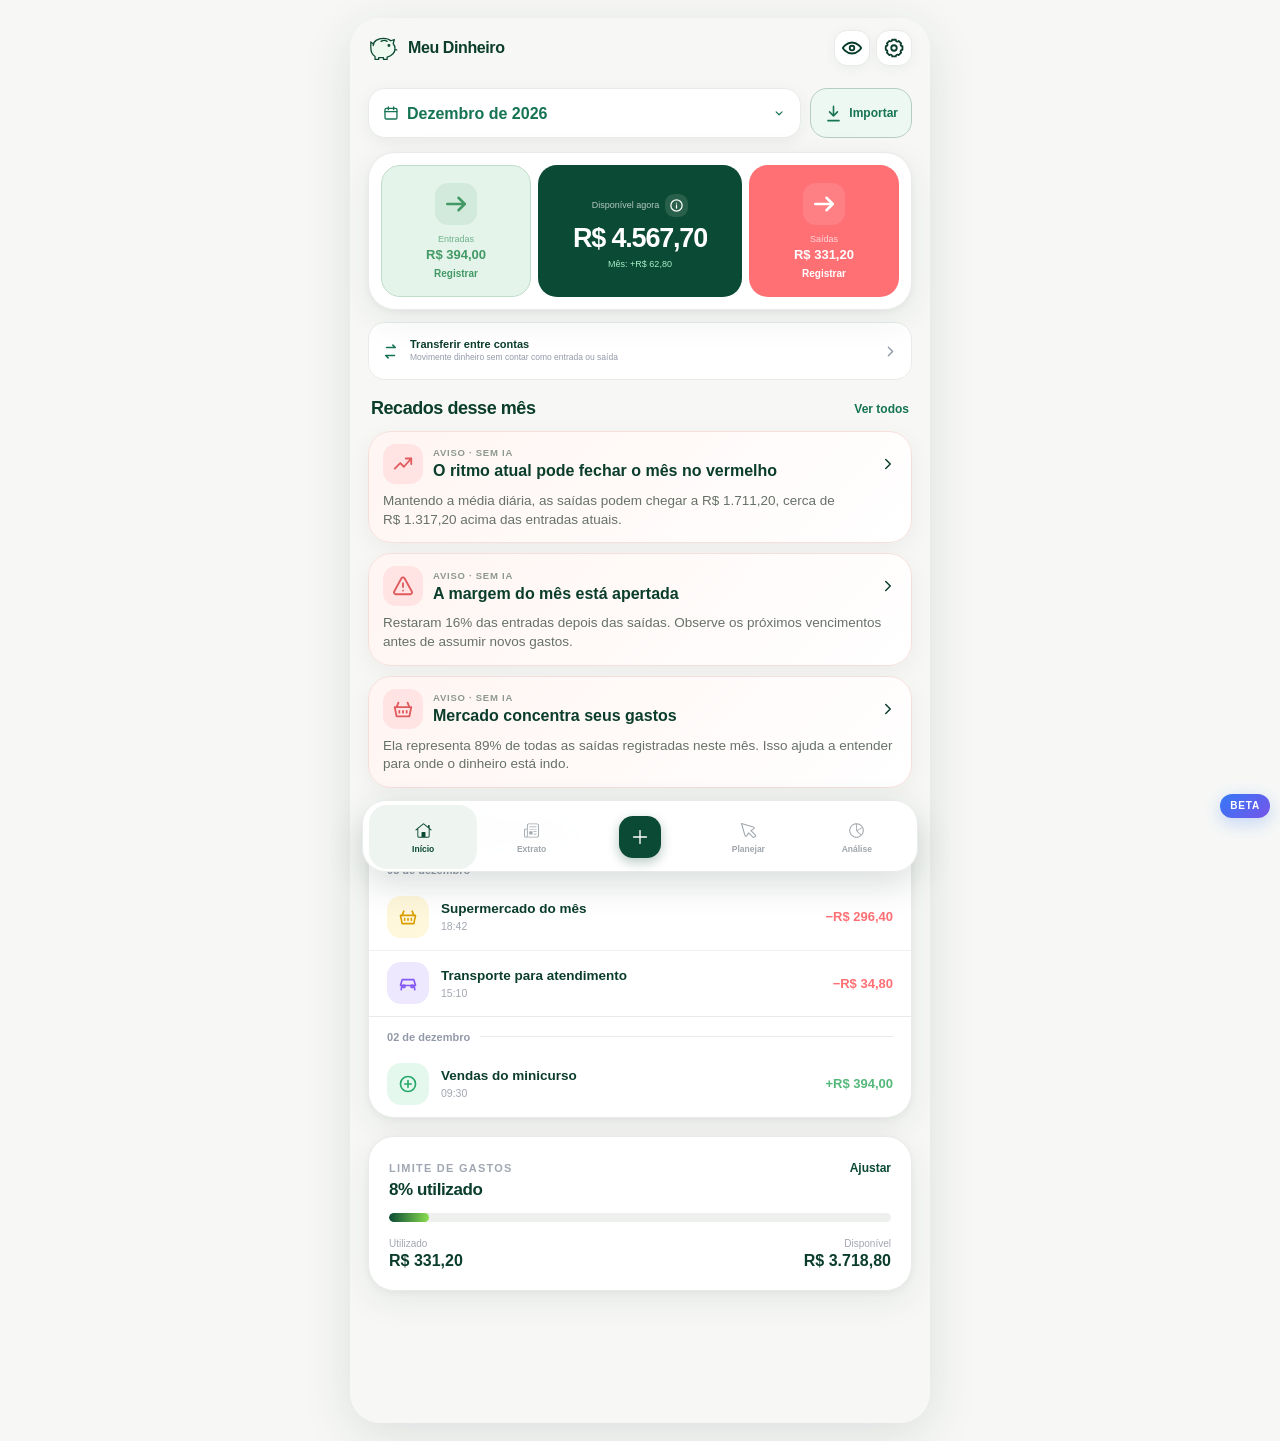
==== commit 82ee745a: "Corrigir responsividade e safe areas da beta" ====
--- a/beta/index.html
+++ b/beta/index.html
@@ -3,7 +3,7 @@
   <head>
     <meta charset="UTF-8" />
     <meta name="app-environment" content="beta" />
-    <meta name="app-release" content="1.2.0-beta.66" />
+    <meta name="app-release" content="1.2.0-beta.67" />
     <meta name="robots" content="noindex,nofollow" />
     <meta name="viewport" content="width=device-width, initial-scale=1, viewport-fit=cover" />
     <meta name="theme-color" content="#f6f7f4" />
@@ -15,9 +15,9 @@
     <link rel="icon" href="./apple-touch-icon.png" type="image/png" sizes="512x512" />
     <link rel="apple-touch-icon" href="./icons/apple-touch-icon.png" />
     <title>Meu Dinheiro Beta</title>
-    <script type="module" crossorigin src="./assets/index-dL0TG_c-.js"></script>
-    <link rel="stylesheet" crossorigin href="./assets/index-C_4OH_-4.css">
-      <script>window.APP_RELEASE='1.2.0-beta.66';window.APP_ENVIRONMENT='beta';</script>
+    <script type="module" crossorigin src="./assets/index-BRKETfCx.js"></script>
+    <link rel="stylesheet" crossorigin href="./assets/index-DIA6UML7.css">
+      <script>window.APP_RELEASE='1.2.0-beta.67';window.APP_ENVIRONMENT='beta';</script>
   
 <style data-md-resilient-boot>
 #mdBootFallback{position:fixed;inset:0;z-index:2147482000;display:grid;place-items:center;padding:calc(22px + env(safe-area-inset-top)) 18px calc(22px + env(safe-area-inset-bottom));background:#f6f7f4;color:#101412;font-family:-apple-system,BlinkMacSystemFont,"SF Pro Text",sans-serif}
@@ -33,7 +33,7 @@
 <div id="mdBootFallback" style="--md-boot-accent:#3478F6">
   <section id="mdBootCard" role="status" aria-live="polite">
     <h1>Meu Dinheiro Beta</h1>
-    <p id="mdBootRelease">BETA · 1.2.0-beta.66</p>
+    <p id="mdBootRelease">BETA · 1.2.0-beta.67</p>
     <div id="mdBootSteps">
       <div class="mdBootStep ok" data-step="html"><span class="mdBootDot"></span><span>Tela inicial</span><b>OK</b></div>
       <div class="mdBootStep" data-step="runtime"><span class="mdBootDot"></span><span>Ambiente web</span><b>verificando</b></div>
@@ -50,10 +50,10 @@
   </section>
 </div>
     <div id="root"></div>
-      <script src="./beta-tools.js?v=1.2.0-beta.66" defer></script>
+      <script src="./beta-tools.js?v=1.2.0-beta.67" defer></script>
   <script data-md-resilient-boot-script>
 (() => {
-  const RELEASE = '1.2.0-beta.66';
+  const RELEASE = '1.2.0-beta.67';
   const CACHE_PREFIXES = ["meu-dinheiro-beta-"];
   const TIMEOUT = 1800;
   const boot = document.getElementById("mdBootFallback");
--- a/beta/assets/index-DIA6UML7.css
+++ b/beta/assets/index-DIA6UML7.css
@@ -0,0 +1 @@
+:root{font-family:-apple-system,BlinkMacSystemFont,SF Pro Display,Segoe UI,sans-serif;color:#0b3d2c;background:#f7f8f6;font-synthesis:none;--green: #0b4a34;--green-2: #157452;--mint: #dff8e8;--lime: #89dd50;--income-color: #55b87a;--expense-color: #ff7075;--coral: var(--expense-color);--coral-soft: #fff0f0;--ink: #0b3d2c;--muted: #9299a8;--line: #e8ebe8;--page: #f7f8f6;--page-outer: #eef1ed;--surface: #fff;--surface-soft: #eff1ef;--surface-tint: #f4f7f4;--input-border: #dfe4df;--header: rgba(247, 248, 246, .9);--nav: rgba(255, 255, 255, .94);--sheet: #f9faf8;--track: #edf0ed;--overlay: rgba(6, 28, 20, .42);--shadow: 0 10px 34px rgba(26, 55, 43, .08), 0 2px 8px rgba(26, 55, 43, .05)}:root[data-theme=dark]{color:#e8f0eb;background:#090d0b;--ink: #e8f0eb;--muted: #98a49d;--line: #2b3730;--page: #101713;--page-outer: #090d0b;--surface: #18221c;--surface-soft: #202b24;--surface-tint: #1d2821;--input-border: #354239;--header: rgba(16, 23, 19, .9);--nav: rgba(24, 34, 28, .95);--sheet: #121a15;--track: #2a352e;--overlay: rgba(0, 0, 0, .64);--green-2: #72d39f;--shadow: 0 12px 38px rgba(0, 0, 0, .28), 0 2px 9px rgba(0, 0, 0, .22)}*{box-sizing:border-box}html{min-height:100%;overflow-x:clip;background:var(--page-outer)}body{margin:0;min-width:320px;min-height:100vh;min-height:100dvh;overflow-x:clip;background:var(--page);color:var(--ink);-webkit-font-smoothing:antialiased}body.modal-open{overflow:hidden}button,input,select,textarea{font:inherit}button{color:inherit}button,select{-webkit-tap-highlight-color:transparent}button:focus-visible,input:focus-visible,select:focus-visible,textarea:focus-visible{outline:3px solid rgba(21,116,82,.2);outline-offset:2px}.app-shell{width:min(100%,580px);min-height:100vh;min-height:100dvh;margin:0 auto;background:var(--page);padding-bottom:calc(104px + env(safe-area-inset-bottom));position:relative}.app-header{min-height:58px;padding:max(7px,env(safe-area-inset-top)) max(18px,env(safe-area-inset-right)) 6px max(18px,env(safe-area-inset-left));display:flex;align-items:center;justify-content:space-between;position:relative;z-index:20;background:var(--page)}.brand{display:flex;align-items:center;gap:10px}.brand strong{font-size:16px;letter-spacing:-.4px}.brand-mark{width:30px;height:29px;display:grid;place-items:center;color:var(--green)}.brand-mark svg{width:29px;height:26px;fill:#eef9f0;stroke:currentColor;stroke-width:2.1;stroke-linecap:round;stroke-linejoin:round}.header-actions{display:flex;gap:6px}.icon-button{width:36px;height:36px;border:1px solid var(--line);border-radius:13px;display:grid;place-items:center;background:var(--surface);box-shadow:0 3px 12px #1835290d;cursor:pointer}.header-demo-info{width:30px;height:30px;position:absolute;left:50%;bottom:-15px;transform:translate(-50%);border:1px solid var(--line);border-radius:50%;background:var(--surface);color:var(--green-2);box-shadow:0 5px 14px #1835291c;display:grid;place-items:center;cursor:pointer}.page{min-width:0;padding:12px max(18px,env(safe-area-inset-right)) 10px max(18px,env(safe-area-inset-left));animation:enter .24s ease both}@keyframes enter{0%{opacity:0;transform:translateY(5px)}}.page-title h1{margin:4px 0 0;overflow-wrap:anywhere;font-size:clamp(25px,7vw,32px);line-height:1.12;letter-spacing:-1.15px}.demo-banner{background:#edf7f0;color:#4b6c5d;border:1px solid #d9ebdf;padding:11px 12px;border-radius:14px;display:flex;gap:8px;align-items:flex-start;font-size:12px;line-height:1.42;margin-bottom:16px}.segmented{display:grid;grid-template-columns:repeat(2,1fr);gap:5px;padding:5px;background:var(--surface-soft);border-radius:20px;margin-bottom:15px}.segmented button{border:0;min-height:48px;border-radius:16px;background:transparent;display:flex;align-items:center;justify-content:center;gap:7px;color:#9a9fab;font-weight:700;cursor:pointer}.segmented button.active{color:var(--green-2);background:var(--surface);box-shadow:0 3px 11px #1531251a}.segmented.compact{grid-template-columns:repeat(3,1fr);border-radius:16px}.segmented.compact button{min-height:40px;border-radius:12px;font-size:13px}.segmented .expense-tab.active{color:var(--expense-color)}.segmented .income-tab.active{color:var(--income-color)}.month-picker{width:max-content;max-width:100%;min-height:50px;margin:0 0 16px;padding:0 14px;background:var(--surface);border:1px solid var(--line);border-radius:17px;box-shadow:0 5px 18px #162f250f;display:flex;align-items:center;gap:8px;color:var(--green-2)}.month-picker select{border:0;background:transparent;color:inherit;font-weight:700;min-width:130px;appearance:none;outline:none}.home-toolbar{display:flex;align-items:stretch;gap:9px;margin-bottom:14px}.home-toolbar .month-picker{min-width:0;flex:1;margin:0}.home-toolbar .month-picker select{min-width:0;width:100%}.home-import-button{min-height:50px;padding:0 13px;border:1px solid color-mix(in srgb,var(--green-2) 25%,var(--line));border-radius:17px;background:color-mix(in srgb,var(--income-color) 10%,var(--surface));color:var(--green-2);display:flex;align-items:center;justify-content:center;gap:6px;font-size:12px;font-weight:800;cursor:pointer}.eyebrow{color:#a0a6b2;letter-spacing:1.25px;font-size:11px;font-weight:800}.monthly-overview-card{background:var(--surface);border:1px solid var(--line);border-radius:27px;box-shadow:var(--shadow);padding:12px;margin-bottom:12px;position:relative;overflow:hidden}.monthly-overview-heading{display:flex;justify-content:center;align-items:center;position:relative;padding:0 5px 12px;text-align:center}.monthly-overview-heading h2{margin:5px 0 0;font-size:17px;letter-spacing:-.4px}.available-icon{width:48px;height:48px;border-radius:16px;display:grid;place-items:center;color:var(--green-2);background:color-mix(in srgb,var(--income-color) 13%,var(--surface))}.available-value{display:grid;gap:5px;margin:23px 0 20px;position:relative}.available-value small{color:var(--muted);font-size:12px}.available-label{display:flex;align-items:center;gap:6px}.available-label button{width:25px;height:25px;border:0;border-radius:9px;background:var(--surface-tint);color:var(--green-2);display:grid;place-items:center;padding:0;cursor:pointer}.available-value strong{font-size:clamp(35px,10vw,47px);line-height:1;letter-spacing:-2.2px;color:var(--ink);white-space:nowrap}.available-value strong.negative{color:var(--expense-color)}.monthly-overview-grid{display:grid;grid-template-columns:repeat(3,minmax(0,1fr));gap:7px;padding-top:17px;border-top:1px solid var(--line)}.monthly-overview-grid span{min-width:0;display:grid;gap:5px}.monthly-overview-grid span:nth-child(2){text-align:center}.monthly-overview-grid span:last-child{text-align:right}.monthly-overview-grid small{color:var(--muted);font-size:9.5px}.monthly-overview-grid strong{font-size:12px;white-space:nowrap;overflow:hidden;text-overflow:ellipsis}.monthly-overview-grid strong.income{color:var(--income-color)}.monthly-overview-grid strong.expense{color:var(--expense-color)}.available-note{display:flex;align-items:flex-start;gap:6px;margin:16px 0 0;padding:10px 11px;border-radius:13px;background:var(--surface-tint);color:var(--muted);font-size:10.5px;line-height:1.35}.available-note svg{flex:0 0 auto;margin-top:1px}.money-flow{display:grid;grid-template-columns:minmax(0,.92fr) minmax(0,1.25fr) minmax(0,.92fr);align-items:stretch;gap:7px}.flow-action,.flow-balance{min-width:0;min-height:132px;border-radius:19px;padding:11px 8px}.flow-action{border:1px solid var(--line);display:flex;flex-direction:column;align-items:center;justify-content:center;text-align:center;cursor:pointer;overflow:hidden}.flow-action.income{color:color-mix(in srgb,var(--income-color) 76%,#063724);background:color-mix(in srgb,var(--income-color) 16%,var(--surface));border-color:color-mix(in srgb,var(--income-color) 28%,var(--line))}.flow-action.expense{color:#fff;background:var(--expense-color);border-color:transparent}.flow-arrow{width:42px;height:42px;margin-bottom:9px;border-radius:13px;display:grid;place-items:center;background:color-mix(in srgb,currentColor 11%,transparent)}.flow-action small{font-size:9px;opacity:.72}.flow-action strong{width:100%;margin-top:3px;font-size:clamp(10px,3vw,13px);white-space:nowrap;overflow:hidden;text-overflow:ellipsis}.flow-action em{margin-top:6px;font-size:10px;font-style:normal;font-weight:850}.flow-balance{background:var(--green);color:#fff;display:flex;flex-direction:column;justify-content:center;align-items:center;text-align:center}.flow-balance .available-label{justify-content:center}.flow-balance .available-label small{color:#ffffffb3;font-size:9px}.flow-balance .available-label button{width:23px;height:23px;color:#fff;background:#ffffff1f}.flow-balance>strong{display:block;max-width:100%;margin:8px 0 7px;font-size:clamp(18px,5.5vw,27px);line-height:1;letter-spacing:-1.2px;white-space:nowrap;overflow:hidden;text-overflow:ellipsis}.flow-balance>strong.negative{color:#ffaaa8}.flow-result{max-width:100%;color:#ffffffb8;font-size:9px;white-space:nowrap;overflow:hidden;text-overflow:ellipsis}.flow-result.income{color:#a8efc8}.flow-result.expense{color:#ffaaa8}.pending-review-card{width:100%;min-height:78px;border:1px solid color-mix(in srgb,var(--expense-color) 24%,var(--line));border-radius:20px;background:color-mix(in srgb,var(--expense-color) 7%,var(--surface));padding:13px 14px;margin:0 0 18px;display:grid;grid-template-columns:auto minmax(0,1fr) auto;align-items:center;gap:11px;text-align:left;cursor:pointer}.pending-review-icon{width:42px;height:42px;border-radius:14px;display:grid;place-items:center;color:color-mix(in srgb,var(--expense-color) 76%,#8a542f);background:color-mix(in srgb,var(--expense-color) 13%,var(--surface))}.pending-review-card>span:nth-child(2){display:grid;gap:4px;min-width:0}.pending-review-card strong{font-size:12px}.pending-review-card small{color:var(--muted);font-size:9.5px;line-height:1.35}.pending-review-card>span:last-child{display:flex;align-items:center;gap:2px;color:var(--green-2);font-size:10px;font-weight:800}.positive-pill,.warning-pill,.neutral-pill{display:inline-flex;align-items:center;gap:3px;padding:6px 10px;border-radius:999px;font-weight:800;color:#21844f;background:#dcf9e5}.warning-pill{color:#d9575e;background:#fff0f0}.neutral-pill{color:#68746e;background:#eef1ee}.transfer-shortcut{width:100%;min-height:58px;margin:0 0 16px;padding:9px 12px;border:1px solid var(--line);border-radius:17px;background:var(--surface);display:grid;grid-template-columns:auto minmax(0,1fr) auto;align-items:center;gap:10px;text-align:left;cursor:pointer}.transfer-shortcut>svg:first-child{color:var(--green-2)}.transfer-shortcut>span{display:grid;gap:2px}.transfer-shortcut strong{font-size:11px}.transfer-shortcut small{color:var(--muted);font-size:8.5px;line-height:1.3}.transfer-shortcut>svg:last-child{color:var(--muted)}.quick-grid{display:grid;grid-template-columns:repeat(2,1fr);gap:12px;margin-bottom:18px}.quick-card{min-height:138px;border:1px solid var(--line);border-radius:24px;background:var(--surface);box-shadow:0 8px 28px #1531250f;padding:19px;display:flex;flex-direction:column;align-items:flex-start;justify-content:flex-end;text-align:left;cursor:pointer}.quick-card svg{margin-bottom:14px}.quick-card strong{font-size:18px;line-height:1.15;letter-spacing:-.4px}.quick-card small{font-size:10px;color:var(--muted);margin-top:5px}.quick-card.expense{background:var(--expense-color);color:#fff;border-color:transparent}.quick-card.income{background:color-mix(in srgb,var(--income-color) 26%,var(--surface));color:color-mix(in srgb,var(--income-color) 68%,#082f20);border-color:color-mix(in srgb,var(--income-color) 35%,var(--line))}.home-diagnostics{margin-bottom:18px}.home-diagnostics-heading{padding:2px 3px 11px;display:flex;justify-content:space-between;align-items:center;gap:12px}.home-diagnostics-heading h2{margin:0;font-size:18px;line-height:1.2;letter-spacing:-.45px}.home-diagnostics-heading button{border:0;background:none;color:var(--green-2);font-size:12px;font-weight:750;padding:4px 0;cursor:pointer}.diagnostic-card-stack{display:grid;gap:10px}.diagnostic-card{width:100%;border:1px solid #dfe8df;background:linear-gradient(135deg,#f7fff7,#fff);border-radius:23px;padding:12px 14px 13px;box-shadow:0 7px 24px #1531250d;display:grid;gap:8px;text-align:left;cursor:pointer}.diagnostic-card.warning{background:linear-gradient(135deg,#fff5f2,#fff);border-color:#f6dfda}.diagnostic-card.neutral{background:linear-gradient(135deg,#f5f8fb,#fff);border-color:#e2e8ec}.diagnostic-topline{min-width:0;display:grid;grid-template-columns:auto minmax(0,1fr) auto;align-items:center;gap:10px}.diagnostic-title{min-width:0;display:grid;align-content:center}.diagnostic-icon{width:40px;height:40px;border-radius:13px;display:grid;place-items:center;background:#ddf6e5;color:var(--green-2)}.diagnostic-icon svg{width:22px;height:22px}.diagnostic-card.warning .diagnostic-icon{color:#df5b5e;background:#ffe4e3}.diagnostic-card.neutral .diagnostic-icon{color:#667783;background:#e8eef2}.diagnostic-card small{font-size:9.5px;letter-spacing:.75px;color:#8d9890;font-weight:800}.diagnostic-card strong{font-size:16px;display:block;margin-top:3px;line-height:1.2}.diagnostic-card p{font-size:13.5px;line-height:1.38;color:#667169;margin:0}.list-card,.budget-card,.chart-card,.diagnostics-section{background:var(--surface);border:1px solid var(--line);border-radius:26px;box-shadow:var(--shadow);margin-bottom:18px;overflow:hidden}.section-heading{padding:21px 20px 13px;display:flex;justify-content:space-between;align-items:flex-start;gap:12px}.section-heading h2{margin:4px 0 0;font-size:17px;letter-spacing:-.4px}.section-heading>button{border:0;background:none;color:var(--green);font-weight:700;font-size:12px;padding:3px 0;cursor:pointer}.recent-list .section-heading{padding:16px 18px 7px;align-items:center}.recent-list .section-heading h2{margin:0}.recent-list .transaction-row:first-of-type{padding-top:8px}.transaction-row{width:100%;min-height:76px;border:0;border-top:1px solid var(--line);background:transparent;display:grid;grid-template-columns:auto minmax(0,1fr) auto;align-items:center;gap:12px;padding:12px 18px;text-align:left;cursor:pointer}.transaction-row:first-of-type{border-top:0}.transaction-date-group+.transaction-date-group{border-top:1px solid var(--line)}.transaction-date-divider{min-height:34px;padding:10px 18px 4px;display:flex;align-items:center;gap:10px;color:var(--muted)}.transaction-date-divider:after{content:"";height:1px;flex:1;background:var(--line)}.transaction-date-divider span{flex:0 0 auto;font-size:11px;font-weight:800;text-transform:lowercase}.transaction-date-divider span:first-letter{text-transform:uppercase}.transaction-date-group .transaction-row{border-top:0;min-height:66px;padding-top:8px;padding-bottom:8px}.transaction-date-group .transaction-row+.transaction-row{border-top:1px solid color-mix(in srgb,var(--line) 72%,transparent)}.category-icon,.account-icon{width:42px;height:42px;border-radius:14px;display:grid;place-items:center;flex:0 0 auto;background:#eef2ef;color:#66736d}.transaction-copy{min-width:0;display:grid}.transaction-title-line{min-width:0;display:flex;align-items:center;gap:6px}.transaction-title-line>strong{min-width:0}.transaction-copy strong{font-size:13.5px;white-space:nowrap;overflow:hidden;text-overflow:ellipsis}.transaction-copy small{color:#a1a6b0;font-size:10.5px;margin-top:4px;white-space:nowrap;overflow:hidden;text-overflow:ellipsis}.transaction-value{font-size:13px;font-weight:800;white-space:nowrap}.transaction-value.expense,strong.expense,b.expense{color:var(--expense-color)}.transaction-value.income,strong.income,b.income{color:var(--income-color)}.transaction-value.transfer{color:#6c7882}.review-tag{width:max-content;flex:0 0 auto;border-radius:99px;padding:4px 6px;color:#a85d48;background:#fff0ea;font-size:7.5px;font-style:normal;font-weight:850;line-height:1;white-space:nowrap}.pending-filter{display:flex;align-items:center;gap:5px}.budget-card{padding-bottom:20px}.budget-card .progress-track{margin:0 20px}.progress-track,.thin-track,.micro-progress{height:9px;border-radius:99px;overflow:hidden;background:var(--track);display:block}.progress-track>span{display:block;width:0;height:100%;background:linear-gradient(90deg,var(--green),var(--lime));border-radius:inherit;transition:width .35s ease}.progress-track.over>span{background:var(--coral)}.budget-numbers{display:flex;justify-content:space-between;padding:16px 20px 0}.budget-numbers span{display:grid;gap:3px}.budget-numbers span:last-child{text-align:right}.budget-numbers small{color:#a1a6b0;font-size:10px}.budget-numbers strong{font-size:16px}.page-title{display:flex;flex-wrap:wrap;justify-content:space-between;align-items:end;gap:14px;margin:5px 2px 19px}.page-title .month-picker{margin:0}.page-title-actions{display:flex;flex-wrap:wrap;align-items:center;gap:8px}.category-access-button{min-height:42px;padding:0 12px;border:1px solid color-mix(in srgb,var(--green-2) 26%,var(--line));border-radius:14px;background:color-mix(in srgb,var(--green-2) 7%,var(--surface));color:var(--green-2);display:inline-flex;align-items:center;justify-content:center;gap:6px;font-size:10px;font-weight:800;cursor:pointer}.category-access-button.standalone{width:100%;margin:-5px 0 14px}.category-access-button.import-categories{margin:0}.category-access-button.icon-only{width:50px;min-height:50px;padding:0;border-radius:17px}.mini-summary{background:var(--green);color:#fff;border-radius:23px;padding:18px;display:grid;grid-template-columns:repeat(3,1fr);gap:8px;margin-bottom:14px}.mini-summary span{min-width:0;display:grid;gap:4px}.mini-summary small{font-size:9px;opacity:.68}.mini-summary strong{font-size:12px;white-space:nowrap;overflow:hidden;text-overflow:ellipsis}.mini-summary strong.income{color:color-mix(in srgb,var(--income-color) 70%,#fff)}.mini-summary strong.expense{color:color-mix(in srgb,var(--expense-color) 70%,#fff)}.search-field{height:52px;background:var(--surface);border:1px solid var(--line);border-radius:17px;padding:0 15px;display:flex;align-items:center;gap:10px;margin-bottom:10px}.search-field input{flex:1;min-width:0;border:0;outline:0;color:var(--ink)}.search-field input::placeholder{color:#adb1b8}.filter-chips{display:flex;gap:7px;overflow:auto;padding:0 0 13px}.filter-chips button{border:1px solid var(--line);background:var(--surface);border-radius:99px;padding:8px 14px;font-size:11px;font-weight:700;color:var(--muted);cursor:pointer}.filter-chips button.active{background:var(--green);color:#fff;border-color:var(--green)}.transaction-list{min-height:250px}.stack-list{display:grid;gap:11px}.add-line{width:100%;min-height:50px;border:1px dashed #b8c9be;border-radius:17px;background:#f3faf5;color:var(--green-2);display:flex;align-items:center;justify-content:center;gap:7px;font-weight:700;cursor:pointer}.account-card,.planning-card{width:100%;border:1px solid var(--line);border-radius:21px;background:var(--surface);box-shadow:0 5px 21px #1531250d;padding:16px;display:flex;align-items:center;gap:12px;text-align:left;cursor:pointer}.account-card .grow,.planning-card .grow{display:grid;min-width:0;gap:3px}.account-card small,.planning-card small{color:#9aa0aa;font-size:9.5px}.account-card strong{font-size:13px;white-space:nowrap;overflow:hidden;text-overflow:ellipsis}.align-right{margin-left:auto;display:grid;text-align:right;gap:3px}.micro-progress{margin-top:5px;height:4px}.micro-progress i{display:block;height:100%;background:var(--expense-color)}.planning-card{display:block}.planning-title{display:flex;gap:12px;align-items:center}.planning-title b{font-size:13px}.planning-card .progress-track{margin-top:14px;height:7px}.goal-values{display:flex;justify-content:space-between;margin-top:7px;font-size:10px;color:#9aa0aa}.chart-card{padding-bottom:20px}.chart-card>.section-heading>strong{font-size:15px;white-space:nowrap}.analysis-title{justify-content:center;margin-bottom:14px;text-align:center}.analysis-title h1{margin:0}.analysis-month-picker{display:flex;justify-content:center;gap:8px;padding:14px 14px 0}.analysis-month-picker .month-picker{margin:0;box-shadow:none}.donut-wrap{display:grid;place-items:center;padding:18px 0 25px}.donut{width:min(58vw,235px);aspect-ratio:1;border-radius:50%;background:var(--segments);display:grid;place-items:center;position:relative;transform:rotate(-90deg)}.donut:after{content:"";width:58%;height:58%;border-radius:50%;background:var(--surface);position:absolute}.donut>span{z-index:1;display:grid;text-align:center;transform:rotate(90deg)}.donut small{color:#9aa0aa;font-size:14px;font-weight:800}.donut strong{font-size:18px;margin-top:4px}.category-breakdown{padding:0 20px;display:grid;gap:14px}.category-line>div:first-child{display:grid;grid-template-columns:1fr auto auto;align-items:center;gap:8px;font-size:11px}.category-line b{font-size:11px}.category-line span{color:#9ca1aa}.thin-track{height:9px;margin-top:7px;background:var(--track);border-radius:99px;overflow:hidden}.thin-track i{height:100%;border-radius:inherit;display:block}.comparison-card{padding:20px}.bar-row{display:grid;grid-template-columns:78px 1fr auto;align-items:center;gap:10px;margin-top:17px;font-size:10px}.bar-row>div{height:12px;background:var(--track);border-radius:99px;overflow:hidden}.bar-row i{display:block;height:100%;border-radius:inherit;background:#9aa69e}.bar-row.current i{background:var(--expense-color)}.bar-row strong{font-size:10px}.multi-month-card{padding:18px 18px 15px}.comparison-heading{display:flex;align-items:flex-start;justify-content:space-between;gap:10px}.comparison-heading h2{margin:4px 0 0;font-size:16px}.comparison-heading select{max-width:138px;min-height:38px;border:1px solid var(--line);border-radius:12px;background:var(--surface-tint);color:var(--ink);padding:0 9px;font-size:9.5px;font-weight:750}.comparison-selected-value{min-height:42px;margin-top:11px;display:flex;justify-content:space-between;align-items:center;gap:10px}.comparison-selected-value small{color:var(--muted);font-size:10px;text-transform:uppercase}.comparison-selected-value strong{font-size:17px}.comparison-selected-value strong.income{color:var(--income-color)}.comparison-selected-value strong.expense{color:var(--expense-color)}.multi-month-bars{height:165px;display:grid;grid-template-columns:repeat(var(--bar-count),minmax(0,1fr));align-items:end;gap:clamp(3px,1.6vw,8px);padding:8px 2px 0;border-bottom:1px solid var(--line)}.multi-month-bars button{height:100%;min-width:0;border:0;background:transparent;display:grid;grid-template-rows:1fr 22px;align-items:end;padding:0;cursor:pointer}.multi-month-bars button>span{width:100%;height:100%;display:flex;align-items:flex-end;justify-content:center}.multi-month-bars i{width:min(100%,24px);min-height:3px;border-radius:7px 7px 2px 2px;background:color-mix(in srgb,var(--ink) 28%,var(--surface));transition:height .25s ease,background .18s ease}.multi-month-card.income .multi-month-bars button.active i{background:var(--income-color)}.multi-month-card.expense .multi-month-bars button.active i{background:var(--expense-color)}.multi-month-bars small{overflow:hidden;text-overflow:clip;color:var(--muted);font-size:clamp(7px,2.1vw,9px);text-transform:uppercase;white-space:nowrap}.multi-month-bars button.active small{color:var(--ink);font-weight:850}.multi-month-card>p{margin:10px 0 0;color:var(--muted);text-align:center;font-size:8.5px}.diagnostics-section{padding-bottom:9px}.no-ai-badge{font-size:9px;font-weight:800;color:var(--green-2);background:#e1f7e8;padding:6px 9px;border-radius:99px}.diagnostic-list-item{display:flex;align-items:center;gap:14px;padding:18px 20px;border-top:1px solid var(--line)}.diagnostic-list-item>span{width:48px;height:48px;border-radius:15px;display:grid;place-items:center;background:#eef6f0;color:var(--green-2);flex:0 0 auto}.diagnostic-list-item>span svg{width:25px;height:25px}.diagnostic-list-item.warning>span{background:#fff0ef;color:#e05f63}.diagnostic-list-item.neutral>span{background:#edf1f4;color:#687984}.diagnostic-list-item>div{min-width:0}.diagnostic-list-item>div>small{display:block;margin-bottom:3px;color:#9ba49e;font-size:8px;font-weight:800;letter-spacing:.75px}.diagnostic-list-item strong{font-size:14px}.diagnostic-list-item p{margin:5px 0 0;color:#858c87;font-size:12px;line-height:1.5}.bottom-nav{width:min(calc(100% - var(--nav-inset, 24px)),calc(580px - var(--nav-inset, 24px)));height:var(--nav-height, 72px);position:fixed;left:50%;bottom:max(10px,env(safe-area-inset-bottom));transform:translate(-50%);z-index:30;background:var(--nav-bg, var(--nav));-webkit-backdrop-filter:blur(20px);backdrop-filter:blur(20px);border:var(--nav-border-width, 1px) solid var(--nav-border-color, var(--line));border-radius:var(--nav-radius, 24px);display:grid;grid-template-columns:repeat(5,1fr);align-items:center;padding:4px 6px;transition:height .2s ease,width .2s ease,border-radius .2s ease,background .2s ease}.bottom-nav button{height:calc(var(--nav-height, 72px) - 8px);min-height:40px;border:0;background:transparent;border-radius:min(18px,calc(var(--nav-radius, 24px) - 4px));color:var(--nav-inactive, #a0a6ab);display:flex;flex-direction:column;align-items:center;justify-content:center;gap:3px;font-size:var(--nav-text-size, 8.5px);font-weight:700;cursor:pointer}.bottom-nav button.active{color:var(--nav-active, var(--green));background:var(--nav-active-bg, #eef5f0)}.bottom-nav .add-button{width:min(42px,calc(var(--nav-height, 72px) - 14px));height:min(42px,calc(var(--nav-height, 72px) - 14px));min-height:38px;justify-self:center;align-self:center;color:#fff;background:var(--nav-add, var(--green));border-radius:min(14px,calc(var(--nav-radius, 24px) - 5px));transform:none;box-shadow:0 4px 12px color-mix(in srgb,var(--nav-add, var(--green)) 30%,transparent)}.bottom-nav .add-button:active{transform:scale(.95)}.bottom-nav.labels-hidden .nav-tab{gap:0}.bottom-nav.labels-hidden .nav-tab span{display:none}.bottom-nav.shadow-none{box-shadow:none}.bottom-nav.shadow-soft{box-shadow:0 12px 35px #102f2229}.bottom-nav.shadow-strong{box-shadow:0 17px 42px #0722174d,0 4px 12px #0722172e}.modal-backdrop{position:fixed;inset:0;min-height:100dvh;overflow:hidden;background:var(--overlay);-webkit-backdrop-filter:blur(5px);backdrop-filter:blur(5px);z-index:100;display:flex;align-items:flex-end;justify-content:center;animation:fade .18s ease}@keyframes fade{0%{opacity:0}}.sheet{width:min(100%,600px);max-height:min(91vh,900px);max-height:min(91dvh,900px);overscroll-behavior:contain;background:var(--sheet);border-radius:28px 28px 0 0;padding:8px max(18px,env(safe-area-inset-right)) max(24px,env(safe-area-inset-bottom)) max(18px,env(safe-area-inset-left));overflow:auto;box-shadow:0 -15px 50px #0a271b2e;animation:sheetUp .24s cubic-bezier(.2,.8,.2,1)}@keyframes sheetUp{0%{transform:translateY(20%);opacity:.5}}.sheet-handle{width:45px;height:5px;border-radius:99px;background:#d7dcd8;margin:2px auto 14px}.sheet>header{display:flex;justify-content:space-between;gap:14px;align-items:flex-start;margin-bottom:17px}.sheet>header>div{min-width:0}.sheet>header h2{margin:0;font-size:23px;letter-spacing:-.75px}.sheet>header p{margin:5px 0 0;color:#858d88;font-size:11px;line-height:1.4;max-width:380px}.sheet>header .icon-button{box-shadow:none;background:var(--surface-soft);flex:0 0 auto}.form,.settings-list{display:grid;gap:13px}.form-field{display:grid;gap:7px;font-size:11px;font-weight:700;color:#536359}.form-field input,.form-field select,.form-field textarea,.rule-builder input,.rule-builder select{width:100%;min-height:49px;border:1px solid var(--input-border);border-radius:15px;background:var(--surface);padding:0 13px;color:var(--ink);outline:0}.form-field textarea{padding:12px 13px;resize:vertical}.form-field small{color:#8d9490;font-size:10px;font-weight:500}.form-grid{display:grid;grid-template-columns:repeat(2,minmax(0,1fr));gap:10px}.money-input{min-height:64px;background:var(--surface);border:1px solid var(--input-border);border-radius:17px;display:flex;align-items:center;padding:0 15px;gap:7px}.money-input span{font-size:17px;color:#8f9892}.money-input input{border:0;padding:0;min-height:auto;font-size:29px;font-weight:800;letter-spacing:-1px}.sheet:has(.transaction-form){width:calc(100% - 12px);max-width:520px;max-height:90svh;padding:5px 12px max(14px,env(safe-area-inset-bottom));overflow-x:hidden;border-radius:22px 22px 0 0}.sheet:has(.transaction-form) .sheet-handle{width:36px;height:4px;margin:1px auto 7px}.sheet:has(.transaction-form)>header{margin-bottom:8px;align-items:center}.sheet:has(.transaction-form)>header h2{font-size:17px;letter-spacing:-.4px}.sheet:has(.transaction-form)>header .icon-button{width:32px;height:32px;border-radius:11px}.transaction-form{width:100%;min-width:0;gap:7px}.transaction-kind-picker{width:100%;max-width:100%;min-width:0;display:grid;grid-template-columns:repeat(3,minmax(0,1fr));gap:5px}.transaction-kind-picker button{width:100%;max-width:100%;min-width:0;min-height:36px;padding:3px 2px;border:1px solid var(--line);border-radius:10px;background:var(--surface);color:var(--muted);display:flex;align-items:center;justify-content:center;gap:3px;cursor:pointer;overflow:hidden}.transaction-kind-picker button>svg{width:17px;height:17px;flex:0 0 auto}.transaction-kind-picker button>span{min-width:0;display:grid;gap:2px}.transaction-kind-picker strong{min-width:0;overflow:hidden;text-overflow:ellipsis;font-size:11px;line-height:1;white-space:nowrap}.transaction-kind-picker small{display:none}.transaction-kind-picker button.active.expense{border-color:color-mix(in srgb,var(--expense-color) 50%,var(--line));background:color-mix(in srgb,var(--expense-color) 12%,var(--surface));color:var(--expense-color);box-shadow:0 0 0 2px color-mix(in srgb,var(--expense-color) 12%,transparent)}.transaction-kind-picker button.active.income{border-color:color-mix(in srgb,var(--income-color) 50%,var(--line));background:color-mix(in srgb,var(--income-color) 12%,var(--surface));color:color-mix(in srgb,var(--income-color) 78%,#073a27);box-shadow:0 0 0 2px color-mix(in srgb,var(--income-color) 12%,transparent)}.transaction-kind-picker button.active.transfer{border-color:color-mix(in srgb,var(--green-2) 42%,var(--line));background:color-mix(in srgb,var(--green-2) 9%,var(--surface));color:var(--green-2);box-shadow:0 0 0 2px color-mix(in srgb,var(--green-2) 10%,transparent)}.transaction-amount-panel{padding:5px 2px 6px;border:0;border-bottom:1px solid var(--line);border-radius:0;background:transparent;box-shadow:none}.transaction-amount-panel>span{display:block;margin-bottom:2px;color:var(--muted);font-size:8px;font-weight:850;letter-spacing:.7px}.transaction-amount-panel .money-input{min-height:38px;border:0;padding:0;background:transparent}.transaction-amount-panel .money-input span{font-size:15px;font-weight:750}.transaction-amount-panel .money-input input{font-size:26px}.transaction-amount-panel>small{display:block;color:var(--muted);font-size:9px}.kind-expense .transaction-amount-panel{border-color:var(--line);background:transparent}.kind-expense .transaction-amount-panel .money-input input{color:var(--expense-color)}.kind-income .transaction-amount-panel{border-color:var(--line);background:transparent}.kind-income .transaction-amount-panel .money-input input{color:color-mix(in srgb,var(--income-color) 78%,#073a27)}.transaction-form-section{padding:7px 0 2px;border:0;border-radius:0;background:transparent;display:grid;gap:7px}.transaction-form .form-field{min-width:0;gap:3px;font-size:10.5px}.transaction-form .form-field input,.transaction-form .form-field select,.transaction-form .form-field textarea{width:100%;min-width:0;min-height:40px;border-radius:10px;padding-inline:9px;font-size:16px}.transaction-form .form-field textarea{min-height:66px;padding-block:9px}.automatic-date,.optional-details-toggle{width:100%;min-height:40px;padding:6px 9px;border:1px solid var(--line);border-radius:10px;background:var(--surface);color:var(--ink);display:grid;grid-template-columns:auto minmax(0,1fr) auto;align-items:center;gap:8px;text-align:left;cursor:pointer}.automatic-date>svg:first-child,.optional-details-toggle>svg:first-child{color:var(--green-2)}.automatic-date>span{min-width:0;display:grid;gap:1px}.automatic-date strong{overflow:hidden;text-overflow:ellipsis;font-size:11px;white-space:nowrap}.automatic-date small{color:var(--muted);font-size:8.5px}.automatic-date>svg:last-child,.optional-details-toggle>svg:last-child{color:var(--muted)}.optional-details-toggle{min-height:38px;background:transparent}.optional-details-toggle span{font-size:10.5px;font-weight:800}.optional-details-toggle>svg:last-child{transition:transform .18s ease}.optional-details-toggle.open>svg:last-child{transform:rotate(90deg)}.transaction-optional-fields{padding:9px;border:1px solid var(--line);border-radius:12px;background:var(--surface-tint);display:grid;gap:8px}.transaction-section-title{display:flex;align-items:center;gap:5px;padding-bottom:1px;border:0}.transaction-section-title>span{width:21px;height:21px;border-radius:7px;display:grid;place-items:center;color:var(--green-2);background:transparent}.transaction-section-title>span svg{width:14px;height:14px}.transaction-section-title>div{display:grid;gap:2px}.transaction-section-title strong{font-size:9px;letter-spacing:.65px;text-transform:uppercase;color:var(--muted)}.transaction-section-title small{display:none}.category-field{display:grid;gap:1px}.inline-config-button{min-height:27px;width:max-content;max-width:100%;padding:0 3px;border:0;background:transparent;color:var(--green-2);display:flex;align-items:center;gap:4px;font-size:8.5px;font-weight:800;cursor:pointer}.transaction-advanced{border:1px solid var(--line);border-radius:12px;background:var(--surface);overflow:hidden}.transaction-advanced>summary{min-height:50px;padding:7px 10px;display:grid;grid-template-columns:auto minmax(0,1fr) auto;align-items:center;gap:8px;list-style:none;cursor:pointer}.transaction-advanced>summary::-webkit-details-marker{display:none}.transaction-advanced>summary>span{width:30px;height:30px;border-radius:10px;display:grid;place-items:center;background:var(--surface-soft);color:var(--green-2)}.transaction-advanced>summary>div{display:grid;gap:2px}.transaction-advanced>summary strong{font-size:10px}.transaction-advanced>summary small{color:var(--muted);font-size:7.5px}.transaction-advanced>summary>svg{color:var(--muted);transition:transform .2s ease}.transaction-advanced[open]>summary>svg{transform:rotate(90deg)}.transaction-advanced-body{padding:10px;border-top:1px solid var(--line);background:var(--sheet);display:grid;gap:8px}.transaction-save-button{min-height:42px;font-size:12px;box-shadow:none;border-radius:11px}.kind-expense .transaction-save-button{background:var(--expense-color)}.kind-income .transaction-save-button{background:color-mix(in srgb,var(--income-color) 78%,#075236)}.primary-button,.danger-button,.text-button{min-height:52px;border:0;border-radius:16px;background:var(--green);color:#fff;font-weight:800;font-size:13px;display:flex;justify-content:center;align-items:center;gap:7px;padding:0 15px;cursor:pointer}.primary-button:disabled{opacity:.42;cursor:default}.danger-button{background:#fff0ef;color:#d9575d}.danger-button:disabled{color:#9ca39f;background:#eef0ee}.text-button{min-height:34px;color:var(--green-2);background:transparent;justify-self:center;font-size:11px}.toggle-row{min-height:66px;border:1px solid var(--line);border-radius:17px;padding:12px 14px;background:var(--surface);display:flex;justify-content:space-between;align-items:center;gap:12px}.toggle-row>span{display:grid;gap:3px}.toggle-row strong{font-size:12px}.toggle-row small{font-size:9.5px;color:#929994}.toggle-row input{appearance:none;width:45px;height:27px;border-radius:99px;padding:2px;background:#d8ddd9;transition:.2s;flex:0 0 auto}.toggle-row input:after{content:"";display:block;width:23px;height:23px;border-radius:50%;background:#fff;box-shadow:0 2px 5px #00000026;transition:.2s}.toggle-row input:checked{background:var(--green-2)}.toggle-row input:checked:after{transform:translate(18px)}.compact-toggle{min-height:58px;padding:10px 12px;border-radius:15px}.compact-toggle strong{font-size:11px}.compact-toggle small{font-size:9px}.diagnostic-settings{border:1px solid var(--line);border-radius:19px;background:var(--surface);overflow:hidden}.diagnostic-settings>summary{min-height:72px;padding:12px 13px;display:flex;align-items:center;gap:11px;list-style:none;cursor:pointer}.diagnostic-settings>summary::-webkit-details-marker{display:none}.diagnostic-settings>summary>span:nth-child(2){display:grid;gap:3px;flex:1}.diagnostic-settings>summary strong{font-size:11.5px}.diagnostic-settings>summary small{color:var(--muted);font-size:9px;line-height:1.35}.diagnostic-settings>summary>svg{transition:transform .2s ease}.diagnostic-settings[open]>summary>svg{transform:rotate(90deg)}.diagnostic-settings-body{border-top:1px solid var(--line);padding:13px;display:grid;gap:13px;background:var(--sheet)}.setting-block{border:1px solid var(--line);border-radius:15px;background:var(--surface);padding:12px;display:grid;gap:10px}.setting-block>span{display:grid;gap:3px}.setting-block>span strong{font-size:11px}.setting-block>span small{color:var(--muted);font-size:9px;line-height:1.35}.number-picker{display:grid;grid-template-columns:repeat(5,1fr);gap:6px}.number-picker button{height:37px;border:1px solid var(--line);border-radius:11px;background:var(--surface-tint);font-size:11px;font-weight:800;cursor:pointer}.number-picker button.active{color:#fff;background:var(--green);border-color:var(--green)}.sensitivity-picker{display:grid;grid-template-columns:repeat(3,1fr);gap:6px}.sensitivity-picker button{min-height:52px;border:1px solid var(--line);border-radius:12px;background:var(--surface-tint);display:grid;place-items:center;align-content:center;gap:2px;cursor:pointer}.sensitivity-picker button strong{font-size:9px}.sensitivity-picker button small{font-size:8px;color:var(--muted)}.sensitivity-picker button.active{border-color:var(--green-2);background:color-mix(in srgb,var(--green-2) 10%,var(--surface));color:var(--green-2)}.diagnostic-subgroup{display:grid;gap:7px}.diagnostic-subgroup>.eyebrow{margin:3px 4px;font-size:9px}.tone-options{display:grid;grid-template-columns:repeat(3,1fr);gap:6px}.tone-options label{min-height:55px;border:1px solid var(--line);border-radius:13px;background:var(--surface);padding:8px 5px;display:grid;place-items:center;align-content:center;gap:5px;text-align:center;font-size:8.5px;font-weight:750;cursor:pointer}.tone-options input{position:absolute;opacity:0;pointer-events:none}.tone-options label:has(input:not(:checked)){opacity:.45;filter:grayscale(.6)}.warning-dot,.positive-dot,.neutral-dot{width:11px;height:11px;border-radius:50%;background:#e05f63}.positive-dot{background:#4caf78}.neutral-dot{background:#7a8a94}.diagnostic-values{gap:7px}.diagnostic-values .form-field span{font-size:8.5px}.diagnostic-privacy{margin:0;border-radius:13px;padding:10px;background:#eaf7ee;color:#47725e;display:flex;align-items:flex-start;gap:7px;font-size:9px;line-height:1.4}.diagnostic-privacy svg{flex:0 0 auto}.privacy-note,.privacy-footer{border-radius:17px;padding:13px;background:#eaf7ee;color:#2a664b;display:flex;gap:10px;align-items:center}.privacy-note span{display:grid;gap:3px}.privacy-note strong{font-size:11px}.privacy-note small{font-size:9.5px;line-height:1.35}.file-picker{min-height:115px;border:1.5px dashed #a9c4b3;border-radius:19px;background:#f5fbf7;display:flex;flex-direction:column;align-items:center;justify-content:center;text-align:center;color:var(--green-2);position:relative;overflow:hidden;cursor:pointer}.file-picker strong{font-size:12px;margin-top:7px}.file-picker small{color:#8e9891;font-size:9px;margin-top:3px}.file-picker input{position:absolute;inset:0;opacity:0;cursor:pointer}.form-error{border-radius:13px;background:#fff0ef;color:#d45157;padding:10px 12px;display:flex;gap:7px;align-items:center;font-size:10px}.import-summary{display:grid;grid-template-columns:repeat(3,1fr);background:var(--green);color:#fff;padding:12px;border-radius:17px}.import-summary.detailed{grid-template-columns:repeat(4,1fr);gap:2px;padding-inline:7px}.import-summary span{display:grid;text-align:center}.import-summary strong{font-size:18px}.import-summary small{font-size:8.5px;opacity:.7}.import-list{display:grid;gap:7px;max-height:315px;overflow:auto}.import-explanation{margin:-3px 2px 0;color:var(--muted);font-size:9.5px;line-height:1.45}.import-explanation b{color:#a85d48}.detailed-import-list{max-height:min(56vh,560px);gap:10px}.import-row{background:var(--surface);border:1px solid var(--line);border-radius:15px;padding:10px;display:flex;align-items:flex-start;gap:9px}.import-row.duplicate{opacity:.52}.import-row>input{accent-color:var(--green-2);width:18px;height:18px}.import-row .grow{min-width:0;display:grid;gap:3px}.import-row strong{font-size:10.5px;overflow:hidden;text-overflow:ellipsis;white-space:nowrap}.import-row small{font-size:8.5px;color:#9aa09c}.import-row select{border:0;background:#edf4ef;border-radius:8px;color:var(--green);font-size:9px;padding:5px 7px;width:max-content;max-width:100%}.import-row b{font-size:10px;white-space:nowrap}.import-detail-row{display:grid;gap:10px;padding:12px}.import-row-top{display:flex;align-items:center;gap:9px}.import-row-top>input{width:18px;height:18px;accent-color:var(--green-2)}.import-row-top>span:nth-child(2){min-width:0;display:flex;align-items:center;gap:7px;flex:1}.import-row-top small{color:var(--muted);font-size:9px}.import-row-top strong{margin-left:auto;font-size:10px;white-space:nowrap}.import-row-top strong.expense{color:var(--expense-color)}.import-row-top strong.income{color:var(--income-color)}.import-edit-grid{display:grid;grid-template-columns:1fr 1fr;gap:8px}.import-edit-grid>.form-field:first-child,.import-edit-grid>.title-suggestions{grid-column:1 / -1}.import-edit-grid .form-field{gap:5px}.import-edit-grid .form-field>span{font-size:8.5px}.import-edit-grid input,.import-edit-grid select{min-height:42px;font-size:10.5px;padding:8px 10px}.title-suggestions{display:grid;gap:5px}.title-suggestions>small{color:var(--muted);font-size:8.5px}.title-suggestions>div{display:flex;gap:5px;overflow-x:auto}.title-suggestions button{border:1px solid var(--line);border-radius:99px;background:var(--surface-tint);padding:6px 9px;font-size:8.5px;white-space:nowrap}.original-import-description{border-radius:10px;background:var(--surface-tint);padding:8px 9px;color:var(--muted)}.original-import-description summary{cursor:pointer;font-size:8.5px;font-weight:750}.original-import-description p{margin:6px 0 0;overflow-wrap:anywhere;font-size:8.5px;line-height:1.4}.apply-similar-button{min-height:34px;border:1px dashed color-mix(in srgb,var(--green-2) 45%,var(--line));border-radius:11px;background:color-mix(in srgb,var(--green-2) 7%,var(--surface));color:var(--green-2);display:flex;align-items:center;justify-content:center;gap:6px;font-size:9px;font-weight:750}.import-learning-actions{display:flex;justify-content:space-between;align-items:center;gap:8px}.import-learning-actions label{display:flex;align-items:center;gap:5px;color:var(--muted);font-size:8.5px}.import-learning-actions input{accent-color:var(--green-2)}.import-learning-actions button{border:0;background:none;color:var(--green-2);padding:5px 0;font-size:8.5px;font-weight:800}.color-options{display:flex;flex-wrap:wrap;gap:10px;padding:5px 0}.color-options button{width:30px;height:30px;border-radius:50%;border:3px solid #fff;box-shadow:0 0 0 1px #dfe3df}.color-options button.active{box-shadow:0 0 0 3px var(--green)}.rule-builder{display:grid;grid-template-columns:1fr 1fr;gap:8px}.rule-builder .primary-button{grid-column:1 / -1}.advanced-rule-builder{border:1px solid var(--line);border-radius:17px;background:var(--surface);padding:12px}.advanced-rule-builder .form-field:first-child,.advanced-rule-builder .primary-button{grid-column:1 / -1}.rules-list{display:grid;gap:7px;max-height:380px;overflow:auto}.rules-list>div{border:1px solid var(--line);border-radius:14px;background:var(--surface);padding:11px 12px;display:flex;justify-content:space-between;align-items:center}.rules-list span{display:grid;gap:3px}.rules-list strong{font-size:11px}.rules-list small{color:#949b96;font-size:9px}.rules-list button{border:0;background:#fff0ef;color:#dc5d61;border-radius:10px;width:34px;height:34px;display:grid;place-items:center}.category-create{padding:13px;margin-bottom:12px;border:1px solid var(--line);border-radius:19px;background:var(--surface);display:grid;gap:11px}.category-create .primary-button{min-height:46px}.category-manager-list{display:grid;gap:8px}.category-editor{border:1px solid var(--line);border-radius:17px;background:var(--surface);overflow:hidden}.category-editor>summary{min-height:66px;padding:10px 12px;display:grid;grid-template-columns:auto minmax(0,1fr) auto;align-items:center;gap:11px;list-style:none;cursor:pointer}.category-editor>summary::-webkit-details-marker{display:none}.category-editor>summary>span:nth-child(2){display:grid;gap:3px}.category-editor>summary strong{font-size:11.5px}.category-editor>summary small{color:var(--muted);font-size:8.5px}.category-editor>summary>svg{color:var(--muted);transition:transform .2s ease}.category-editor[open]>summary>svg{transform:rotate(90deg)}.category-editor-body{padding:13px;border-top:1px solid var(--line);background:var(--sheet);display:grid;gap:11px}.category-color-preview{display:grid;grid-template-columns:repeat(11,1fr);gap:5px}.category-color-preview button{aspect-ratio:1;min-width:0;padding:0;border:3px solid var(--surface);border-radius:50%;box-shadow:0 0 0 1px var(--line);cursor:pointer}.category-color-preview button.active{box-shadow:0 0 0 3px var(--green-2)}.compact-danger{min-height:43px;font-size:11px}.protected-category{margin:0;padding:10px;border-radius:13px;background:var(--surface-tint);color:var(--muted);display:flex;align-items:flex-start;gap:7px;font-size:9px;line-height:1.4}.protected-category svg{flex:0 0 auto}.settings-button{min-height:67px;width:100%;border:1px solid var(--line);border-radius:17px;background:var(--surface);padding:11px 13px;display:flex;align-items:center;gap:11px;text-align:left;cursor:pointer}.settings-button>span:nth-child(2){display:grid;gap:3px;flex:1}.settings-button strong{font-size:11.5px}.settings-button small{color:#949b96;font-size:9px}.settings-icon{width:40px;height:40px;border-radius:13px;display:grid;place-items:center;background:#edf5ef;color:var(--green-2)}.settings-icon.danger{background:#fff0ef;color:#dd5c61}.settings-group{display:grid;gap:8px;padding-top:8px}.settings-group>.eyebrow{margin:3px 5px}.appearance-group{gap:12px}.theme-picker{display:grid;grid-template-columns:repeat(3,1fr);gap:8px}.theme-picker button{min-height:77px;border:1px solid var(--line);border-radius:16px;background:var(--surface);color:var(--ink);display:grid;place-items:center;align-content:center;gap:7px;cursor:pointer}.theme-picker button strong{font-size:10px}.theme-picker button.active{border-color:var(--green-2);box-shadow:0 0 0 2px color-mix(in srgb,var(--green-2) 22%,transparent)}.theme-swatch{width:42px;height:25px;padding:4px;border:1px solid #cdd4cf;border-radius:8px;background:#f7f8f6;display:flex;align-items:center}.theme-swatch i{width:15px;height:15px;border-radius:5px;background:#fff;box-shadow:0 1px 4px #00000021}.theme-swatch.dark{justify-content:flex-end;border-color:#344139;background:#101713}.theme-swatch.dark i{background:#27342c}.theme-swatch.system{justify-content:center;background:linear-gradient(90deg,#f7f8f6 0 50%,#101713 50%)}.theme-swatch.system i{background:linear-gradient(90deg,#fff 0 50%,#27342c 50%)}.finance-colors{display:grid;gap:9px}.color-setting{border:1px solid var(--line);border-radius:17px;background:var(--surface);padding:12px;display:grid;gap:11px}.color-setting-heading{display:flex;align-items:center;gap:10px}.color-setting-heading>span.grow{display:grid;gap:3px;min-width:0}.color-setting-heading strong{font-size:11.5px}.color-setting-heading small{color:var(--muted);font-size:9px}.color-preview{width:36px;height:36px;border-radius:12px;flex:0 0 auto;box-shadow:inset 0 0 0 1px #00000012}.custom-color{margin-left:auto;border:1px solid var(--line);border-radius:12px;min-height:34px;padding:4px 5px 4px 9px;display:flex;align-items:center;gap:5px;color:var(--muted);cursor:pointer}.custom-color span{font-size:8.5px;font-weight:700}.custom-color input{width:27px;height:27px;padding:0;border:0;border-radius:8px;background:transparent;cursor:pointer}.custom-color input::-webkit-color-swatch-wrapper{padding:0}.custom-color input::-webkit-color-swatch{border:0;border-radius:8px}.color-presets{display:flex;flex-wrap:wrap;gap:10px;padding-left:46px}.color-presets button{width:27px;height:27px;border-radius:50%;border:3px solid var(--surface);box-shadow:0 0 0 1px var(--line);cursor:pointer}.color-presets button.active{box-shadow:0 0 0 3px var(--ink)}.nav-lab{display:grid;gap:13px}.nav-lab-preview-stage{border:1px solid var(--line);border-radius:21px;background:var(--page);padding:14px 10px 16px;overflow:hidden;display:grid;gap:12px}.nav-lab-preview-stage>.eyebrow{margin-left:4px}.nav-lab-preview{width:min(calc(100% - var(--nav-inset, 24px)),calc(580px - var(--nav-inset, 24px)));height:var(--nav-height, 54px);margin:0 auto;background:var(--nav-bg, var(--nav));border:var(--nav-border-width, 1px) solid var(--nav-border-color, var(--line));border-radius:var(--nav-radius, 20px);display:grid;grid-template-columns:repeat(5,1fr);align-items:center;padding:4px 6px;transition:all .2s ease}.nav-lab-preview button{height:calc(var(--nav-height, 54px) - 8px);min-height:40px;border:0;border-radius:min(18px,calc(var(--nav-radius, 20px) - 4px));background:transparent;color:var(--nav-inactive, #929a95);display:flex;flex-direction:column;align-items:center;justify-content:center;gap:3px;font-size:var(--nav-text-size, 9px);font-weight:700;padding:0}.nav-lab-preview button.active{color:var(--nav-active, var(--green));background:var(--nav-active-bg, #eef5f0)}.nav-lab-preview .add-button{width:min(42px,calc(var(--nav-height, 54px) - 14px));height:min(42px,calc(var(--nav-height, 54px) - 14px));min-height:38px;justify-self:center;color:#fff;background:var(--nav-add, var(--green));border-radius:min(14px,calc(var(--nav-radius, 20px) - 5px));box-shadow:0 4px 12px color-mix(in srgb,var(--nav-add, var(--green)) 30%,transparent)}.nav-lab-preview.labels-hidden .nav-tab{gap:0}.nav-lab-preview.labels-hidden .nav-tab span{display:none}.nav-lab-preview.shadow-none{box-shadow:none}.nav-lab-preview.shadow-soft{box-shadow:0 10px 24px #102f2224}.nav-lab-preview.shadow-strong{box-shadow:0 15px 32px #0722174d,0 4px 10px #07221729}.nav-lab-section{border:1px solid var(--line);border-radius:19px;background:var(--surface);padding:13px;display:grid;gap:11px}.nav-lab-section>.eyebrow{margin:1px 2px}.nav-lab-control{display:grid;gap:9px;padding-top:3px}.nav-lab-control+.nav-lab-control{border-top:1px solid var(--line);padding-top:12px}.nav-lab-control>span{display:grid;gap:3px}.nav-lab-control>span strong{font-size:11px}.nav-lab-control>span small{color:var(--muted);font-size:9px;line-height:1.35}.nav-choice-grid{display:grid;grid-template-columns:repeat(4,minmax(0,1fr));gap:6px}.nav-choice-grid button,.nav-shadow-picker button{min-height:38px;border:1px solid var(--line);border-radius:11px;background:var(--surface-tint);color:var(--muted);font-size:9px;font-weight:750;cursor:pointer}.nav-choice-grid button.active,.nav-shadow-picker button.active{border-color:var(--green-2);background:color-mix(in srgb,var(--green-2) 9%,var(--surface));color:var(--green-2);box-shadow:0 0 0 1px color-mix(in srgb,var(--green-2) 18%,transparent)}.nav-shadow-picker{display:grid;grid-template-columns:repeat(3,1fr);gap:7px}.nav-color-grid{display:grid;grid-template-columns:1fr 1fr;gap:7px}.nav-color-control{min-height:52px;position:relative;border:1px solid var(--line);border-radius:13px;background:var(--surface-tint);padding:8px 9px;display:flex;align-items:center;gap:8px;cursor:pointer}.nav-color-control strong{min-width:0;flex:1;font-size:9px;line-height:1.25}.nav-color-dot{width:28px;height:28px;flex:0 0 auto;border-radius:9px;box-shadow:inset 0 0 0 1px #00000014}.nav-color-control input{position:absolute;inset:0;width:100%;height:100%;border:0;padding:0;opacity:0;cursor:pointer}.nav-reset-button{margin-top:1px}.hidden-input{position:absolute;width:1px;height:1px;opacity:0}.confirm-box{background:#fff0ef;border:1px solid #f3d3d2;border-radius:17px;padding:14px;display:grid;gap:12px;color:#a94147}.confirm-box strong{font-size:12px}.confirm-box>div{display:grid;grid-template-columns:1fr 1fr;gap:8px}.confirm-box button{min-height:41px;border:0;border-radius:12px;background:var(--surface);color:var(--ink);font-weight:700}.confirm-box .confirm-danger{background:#da5c61;color:#fff}.privacy-footer{margin-top:5px;color:#587066;background:#eef3ef;font-size:10px;line-height:1.45}.privacy-footer p{margin:0}.review-banner{border:1px solid #f1d8ce;border-radius:15px;background:#fff3ee;color:#9a5643;padding:11px 12px;display:flex;align-items:flex-start;gap:9px}.review-banner svg{flex:0 0 auto}.review-banner span{display:grid;gap:3px}.review-banner strong{font-size:10.5px}.review-banner small{font-size:9px;line-height:1.4}.bank-description{border:1px solid var(--line);border-radius:14px;background:var(--surface);padding:10px 12px}.bank-description summary{cursor:pointer;color:var(--muted);font-size:9.5px;font-weight:750}.bank-description p{margin:8px 0 0;overflow-wrap:anywhere;color:var(--ink);font-size:9.5px;line-height:1.45}.secondary-review-button{min-height:48px;border:1px solid var(--line);border-radius:15px;background:var(--surface);color:var(--green-2);display:flex;align-items:center;justify-content:center;gap:7px;font-size:11px;font-weight:800}.info-sheet-content{border:1px solid var(--line);border-radius:20px;background:var(--surface);padding:19px;display:grid;grid-template-columns:auto 1fr;gap:5px 12px;align-items:start}.info-sheet-content>span{grid-row:1 / 3;width:46px;height:46px;border-radius:15px;background:var(--surface-tint);color:var(--green-2);display:grid;place-items:center}.info-sheet-content strong{font-size:13px;line-height:1.35}.info-sheet-content p{margin:0;color:var(--muted);font-size:11px;line-height:1.55}.empty-state{min-height:180px;display:flex;flex-direction:column;align-items:center;justify-content:center;text-align:center;padding:28px}.empty-state>span{width:48px;height:48px;display:grid;place-items:center;border-radius:16px;background:#edf3ef;color:#688073;margin-bottom:11px}.empty-state strong{font-size:13px}.empty-state p{margin:5px 0 0;max-width:260px;color:#949b96;font-size:10.5px;line-height:1.45}.splash{min-height:100vh;min-height:100dvh;display:flex;flex-direction:column;align-items:center;justify-content:center;background:var(--page);color:var(--green-2)}.splash .brand-mark{width:70px;height:62px}.splash .brand-mark svg{width:68px;height:58px}.splash strong{font-size:22px;margin-top:5px}.splash small{color:#929b95;margin-top:6px}.tone-blue{background:#e5f1ff;color:#1677ff}.tone-yellow{background:#fff7dc;color:#db9f00}.tone-orange{background:#fff0df;color:#e47e12}.tone-violet{background:#eee8ff;color:#8358f5}.tone-green{background:#e5f7ed;color:#2c9c61}.tone-pink{background:#ffe7f2;color:#df4b94}.tone-indigo{background:#e8efff;color:#4e7fea}.tone-teal{background:#e2f7f4;color:#149487}.tone-coral{background:#fff0ef;color:#eb6267}.tone-emerald{background:#e5f8ee;color:#28a96b}.tone-slate{background:#edf0f3;color:#647181}:root[data-theme=dark] .brand-mark,:root[data-theme=dark] .section-heading>button,:root[data-theme=dark] .bottom-nav:not(.custom-nav) button.active,:root[data-theme=dark] .import-row select{color:#82d9ab}:root[data-theme=dark] .brand-mark svg{fill:#183126}:root[data-theme=dark] .demo-banner{background:#192a21;color:#a8bdb0;border-color:#294234}:root[data-theme=dark] .diagnostic-card{background:linear-gradient(135deg,#17271e,var(--surface));border-color:#2c4034}:root[data-theme=dark] .diagnostic-card.warning{background:linear-gradient(135deg,#2c1e1d,var(--surface));border-color:#4c302f}:root[data-theme=dark] .diagnostic-card.neutral{background:linear-gradient(135deg,#1d262b,var(--surface));border-color:#344047}:root[data-theme=dark] .diagnostic-card p,:root[data-theme=dark] .diagnostic-list-item p,:root[data-theme=dark] .sheet>header p{color:#9aa69f}:root[data-theme=dark] .add-line{background:#17271e;border-color:#3d5b49;color:#88d9ad}:root[data-theme=dark] .bottom-nav:not(.custom-nav) button.active{background:#23362b}:root[data-theme=dark] .quick-card.income{color:color-mix(in srgb,var(--income-color) 80%,#fff)}:root[data-theme=dark] .privacy-note,:root[data-theme=dark] .privacy-footer{background:#1a2b21;color:#9fc2ae}:root[data-theme=dark] .file-picker{background:#16231c;border-color:#47604f}:root[data-theme=dark] .import-row select{background:#24362c}:root[data-theme=dark] .settings-icon,:root[data-theme=dark] .empty-state>span,:root[data-theme=dark] .diagnostic-list-item>span{background:#23362b}:root[data-theme=dark] .diagnostic-list-item.neutral>span{background:#273138;color:#a3b2bb}:root[data-theme=dark] .diagnostic-card.neutral .diagnostic-icon{background:#273138;color:#a3b2bb}:root[data-theme=dark] .diagnostic-privacy{background:#1a2b21;color:#9fc2ae}:root[data-theme=dark] .danger-button,:root[data-theme=dark] .settings-icon.danger,:root[data-theme=dark] .rules-list button,:root[data-theme=dark] .form-error{background:#3a2222}:root[data-theme=dark] .confirm-box{background:#321f1f;border-color:#593131;color:#ffaaa8}:root[data-theme=dark] .review-tag{background:#3b2924;color:#e5a18d}:root[data-theme=dark] .review-banner{background:#34251f;border-color:#51342b;color:#efad97}:root[data-theme=dark] .neutral-pill{background:#27332c;color:#b3beb7}:root[data-theme=dark] .positive-pill{background:#1e3b2b}:root[data-theme=dark] .warning-pill{background:#3a2323}@media(min-width:650px){body{padding:18px 0}.app-shell{min-height:calc(100vh - 36px);min-height:calc(100dvh - 36px);border-radius:30px;box-shadow:0 12px 50px #1930271f;overflow:hidden}.bottom-nav{bottom:28px}.modal-backdrop{align-items:center;padding:20px}.sheet{border-radius:28px;max-height:88vh;max-height:88dvh}}@media(max-width:365px){.page{padding-left:13px;padding-right:13px}.monthly-overview-card{padding:19px 16px}.available-value strong{font-size:33px}.monthly-overview-grid strong{font-size:10px}.quick-card{min-height:125px;padding:15px}.quick-card strong{font-size:16px}.transaction-row{padding-left:13px;padding-right:13px}.mini-summary{padding:14px 11px}.mini-summary strong{font-size:10px}.import-edit-grid{grid-template-columns:1fr}.import-edit-grid>.form-field,.import-edit-grid>.title-suggestions{grid-column:1}.import-summary.detailed small{font-size:7.5px}}@media(prefers-reduced-motion:reduce){*,*:before,*:after{scroll-behavior:auto!important;animation-duration:.01ms!important;transition-duration:.01ms!important}}.transaction-classification-card,.import-learning-card{border:1px solid var(--line);border-radius:14px;background:var(--surface);padding:10px;display:grid;gap:9px}.transaction-classification-card{background:color-mix(in srgb,var(--surface) 84%,var(--surface-tint))}.classification-heading,.learning-heading{display:grid;grid-template-columns:auto minmax(0,1fr);gap:8px;align-items:center}.classification-heading>span,.learning-heading>span{width:30px;height:30px;display:grid;place-items:center;border-radius:10px;background:color-mix(in srgb,var(--green-2) 11%,var(--surface));color:var(--green-2)}.classification-heading>div,.learning-heading>div{display:grid;gap:2px}.classification-heading strong,.learning-heading strong{font-size:10.5px}.classification-heading small,.learning-heading small{color:var(--muted);font-size:8.5px;line-height:1.35}.import-learning-card{border-color:color-mix(in srgb,var(--green-2) 28%,var(--line));background:color-mix(in srgb,var(--green-2) 5%,var(--surface))}.learning-switch{min-height:56px}.learning-impact{display:grid;gap:7px;border-top:1px solid color-mix(in srgb,var(--green-2) 18%,var(--line));padding-top:9px}.learning-impact p{margin:0;padding:8px 9px;border-radius:10px;display:grid;grid-template-columns:auto minmax(0,1fr);align-items:start;gap:6px;font-size:9px;line-height:1.4}.learning-impact p svg{margin-top:1px}.learning-repeat{background:#edf8f1;color:#286547}.learning-never-repeat{background:#f4f5f4;color:#58635c}.compact-bank-description{padding:8px 9px;background:var(--surface)}.compact-bank-description small{display:block;margin-top:5px;color:var(--muted);font-size:8px;line-height:1.35}.apply-history-button{min-height:48px;border:1px dashed color-mix(in srgb,var(--green-2) 54%,var(--line));border-radius:12px;background:var(--surface);color:var(--green-2);padding:8px 10px;display:grid;grid-template-columns:auto minmax(0,1fr);gap:8px;align-items:center;text-align:left;cursor:pointer}.apply-history-button>span{display:grid;gap:2px}.apply-history-button strong{font-size:9.5px}.apply-history-button small{color:var(--muted);font-size:8px;line-height:1.35}.apply-history-button:disabled{opacity:.45;cursor:default}.import-learning-actions label{align-items:flex-start}.import-learning-actions label>span{display:grid;gap:2px}.import-learning-actions label strong{color:var(--ink);font-size:9px}.import-learning-actions label small,.import-learning-scope{color:var(--muted);font-size:8px;line-height:1.35}.import-learning-scope{margin:-2px 0 0;padding-left:20px}.import-edit-grid .form-field small{font-size:8px;line-height:1.3}:root[data-theme=dark]{color:#f2f2f2;background:#000;--ink: #f2f2f2;--muted: #a0a0a0;--line: #2a2a2a;--page: #050505;--page-outer: #000;--surface: #111;--surface-soft: #181818;--surface-tint: #151515;--input-border: #303030;--header: rgba(5, 5, 5, .92);--nav: rgba(17, 17, 17, .96);--sheet: #0b0b0b;--track: #242424;--overlay: rgba(0, 0, 0, .72);--shadow: 0 12px 38px rgba(0, 0, 0, .42), 0 2px 9px rgba(0, 0, 0, .32)}
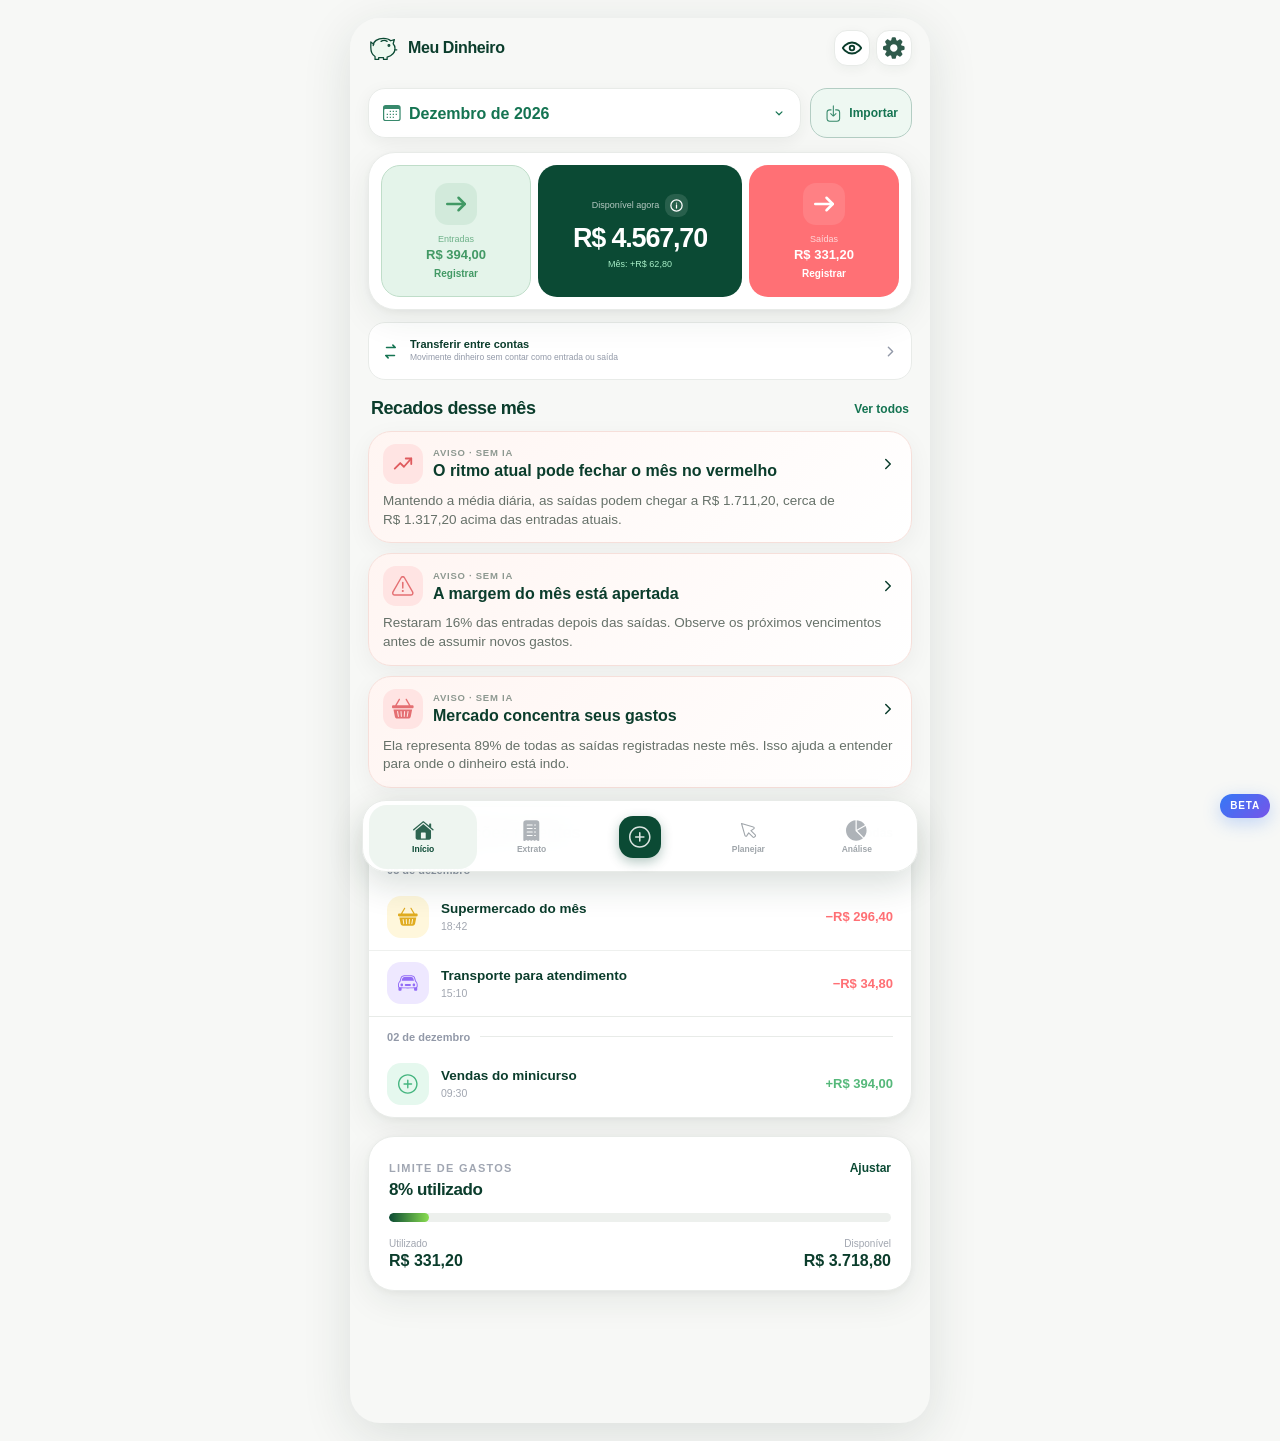
==== commit ecccb045: "Atualizar site publicado" ====
--- a/beta/index.html
+++ b/beta/index.html
@@ -15,7 +15,7 @@
     <link rel="icon" href="./apple-touch-icon.png" type="image/png" sizes="512x512" />
     <link rel="apple-touch-icon" href="./icons/apple-touch-icon.png" />
     <title>Meu Dinheiro Beta</title>
-    <script type="module" crossorigin src="./assets/index-BRKETfCx.js"></script>
+    <script type="module" crossorigin src="./assets/index-CqvvdCWR.js"></script>
     <link rel="stylesheet" crossorigin href="./assets/index-DIA6UML7.css">
       <script>window.APP_RELEASE='1.2.0-beta.67';window.APP_ENVIRONMENT='beta';</script>
   
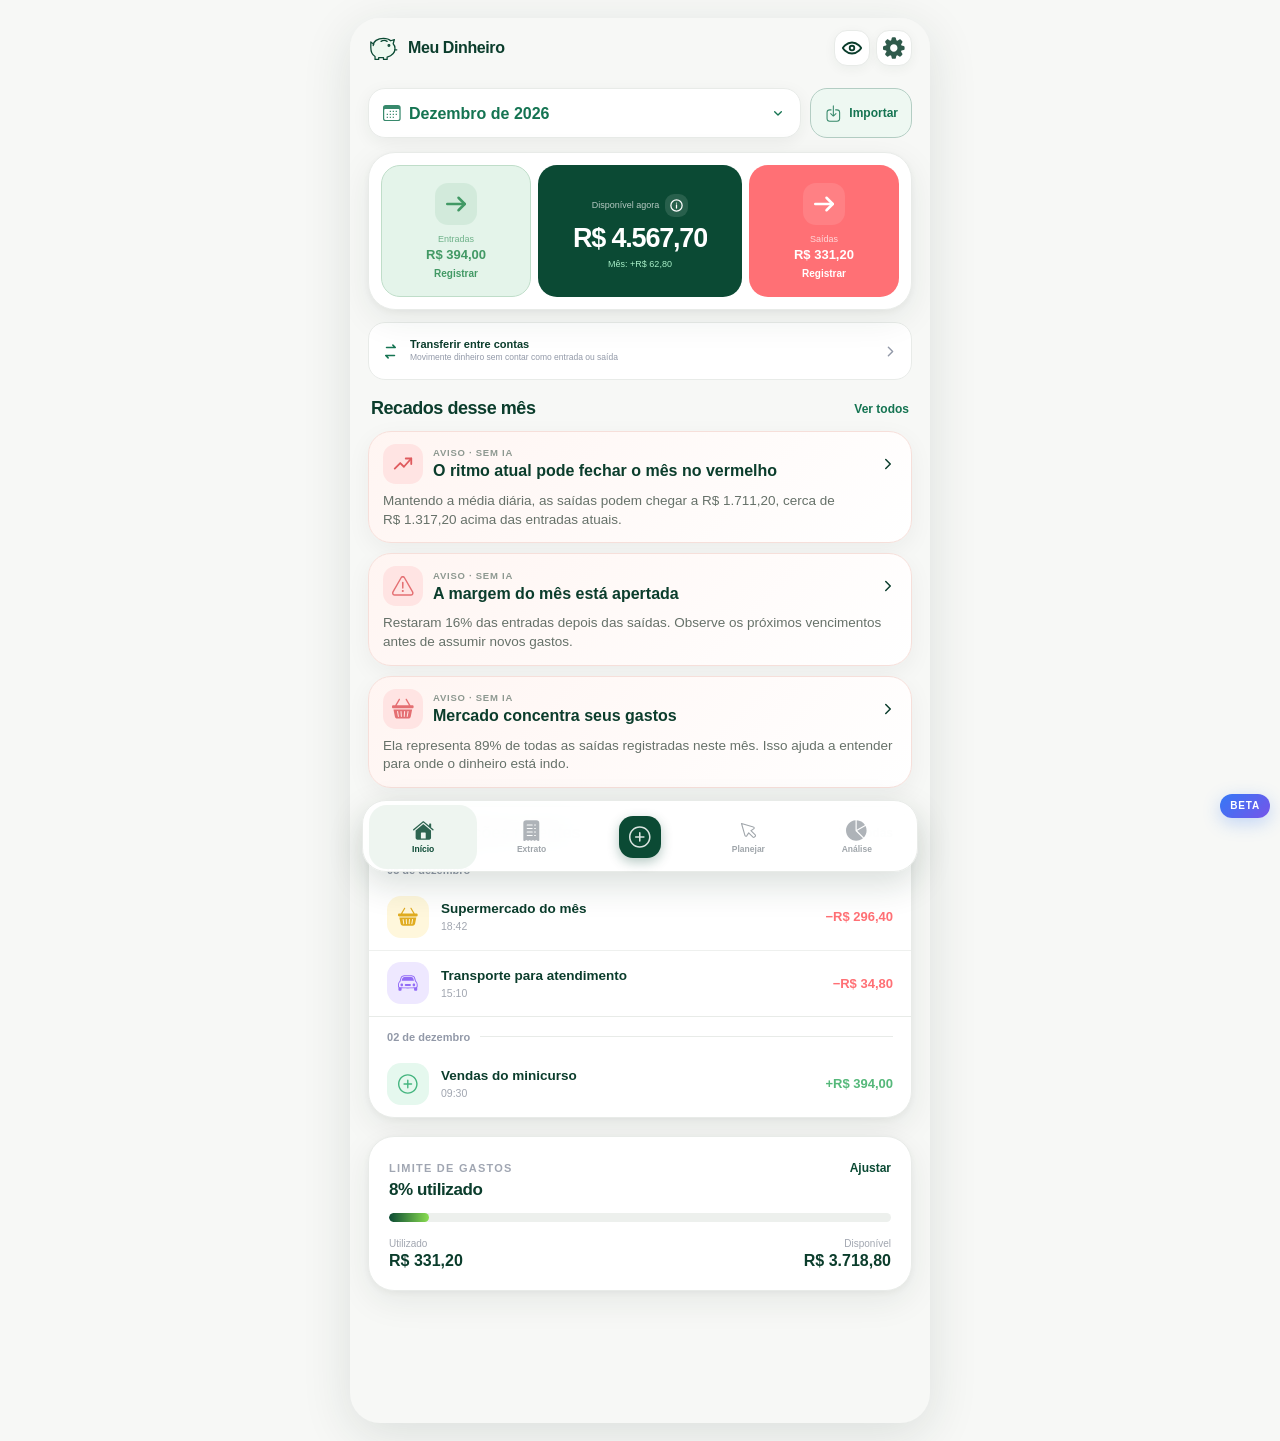
==== commit 813e28b6: "Atualizar site publicado" ====
--- a/beta/index.html
+++ b/beta/index.html
@@ -3,7 +3,7 @@
   <head>
     <meta charset="UTF-8" />
     <meta name="app-environment" content="beta" />
-    <meta name="app-release" content="1.2.0-beta.67" />
+    <meta name="app-release" content="1.2.0-beta.69" />
     <meta name="robots" content="noindex,nofollow" />
     <meta name="viewport" content="width=device-width, initial-scale=1, viewport-fit=cover" />
     <meta name="theme-color" content="#f6f7f4" />
@@ -15,9 +15,9 @@
     <link rel="icon" href="./apple-touch-icon.png" type="image/png" sizes="512x512" />
     <link rel="apple-touch-icon" href="./icons/apple-touch-icon.png" />
     <title>Meu Dinheiro Beta</title>
-    <script type="module" crossorigin src="./assets/index-CqvvdCWR.js"></script>
-    <link rel="stylesheet" crossorigin href="./assets/index-DIA6UML7.css">
-      <script>window.APP_RELEASE='1.2.0-beta.67';window.APP_ENVIRONMENT='beta';</script>
+    <script type="module" crossorigin src="./assets/index-CLXm7OaK.js"></script>
+    <link rel="stylesheet" crossorigin href="./assets/index-D9mTNerk.css">
+      <script>window.APP_RELEASE='1.2.0-beta.69';window.APP_ENVIRONMENT='beta';</script>
   
 <style data-md-resilient-boot>
 #mdBootFallback{position:fixed;inset:0;z-index:2147482000;display:grid;place-items:center;padding:calc(22px + env(safe-area-inset-top)) 18px calc(22px + env(safe-area-inset-bottom));background:#f6f7f4;color:#101412;font-family:-apple-system,BlinkMacSystemFont,"SF Pro Text",sans-serif}
@@ -33,7 +33,7 @@
 <div id="mdBootFallback" style="--md-boot-accent:#3478F6">
   <section id="mdBootCard" role="status" aria-live="polite">
     <h1>Meu Dinheiro Beta</h1>
-    <p id="mdBootRelease">BETA · 1.2.0-beta.67</p>
+    <p id="mdBootRelease">BETA · 1.2.0-beta.69</p>
     <div id="mdBootSteps">
       <div class="mdBootStep ok" data-step="html"><span class="mdBootDot"></span><span>Tela inicial</span><b>OK</b></div>
       <div class="mdBootStep" data-step="runtime"><span class="mdBootDot"></span><span>Ambiente web</span><b>verificando</b></div>
@@ -50,10 +50,10 @@
   </section>
 </div>
     <div id="root"></div>
-      <script src="./beta-tools.js?v=1.2.0-beta.67" defer></script>
+      <script src="./beta-tools.js?v=1.2.0-beta.69" defer></script>
   <script data-md-resilient-boot-script>
 (() => {
-  const RELEASE = '1.2.0-beta.67';
+  const RELEASE = '1.2.0-beta.69';
   const CACHE_PREFIXES = ["meu-dinheiro-beta-"];
   const TIMEOUT = 1800;
   const boot = document.getElementById("mdBootFallback");
--- a/beta/assets/index-D9mTNerk.css
+++ b/beta/assets/index-D9mTNerk.css
@@ -0,0 +1 @@
+:root{font-family:-apple-system,BlinkMacSystemFont,SF Pro Display,Segoe UI,sans-serif;color:#0b3d2c;background:#f7f8f6;font-synthesis:none;--green: #0b4a34;--green-2: #157452;--mint: #dff8e8;--lime: #89dd50;--income-color: #55b87a;--expense-color: #ff7075;--coral: var(--expense-color);--coral-soft: #fff0f0;--ink: #0b3d2c;--muted: #9299a8;--line: #e8ebe8;--page: #f7f8f6;--page-outer: #eef1ed;--surface: #fff;--surface-soft: #eff1ef;--surface-tint: #f4f7f4;--input-border: #dfe4df;--header: rgba(247, 248, 246, .9);--nav: rgba(255, 255, 255, .94);--sheet: #f9faf8;--track: #edf0ed;--overlay: rgba(6, 28, 20, .42);--shadow: 0 10px 34px rgba(26, 55, 43, .08), 0 2px 8px rgba(26, 55, 43, .05)}:root[data-theme=dark]{color:#e8f0eb;background:#090d0b;--ink: #e8f0eb;--muted: #98a49d;--line: #2b3730;--page: #101713;--page-outer: #090d0b;--surface: #18221c;--surface-soft: #202b24;--surface-tint: #1d2821;--input-border: #354239;--header: rgba(16, 23, 19, .9);--nav: rgba(24, 34, 28, .95);--sheet: #121a15;--track: #2a352e;--overlay: rgba(0, 0, 0, .64);--green-2: #72d39f;--shadow: 0 12px 38px rgba(0, 0, 0, .28), 0 2px 9px rgba(0, 0, 0, .22)}*{box-sizing:border-box}html{min-height:100%;overflow-x:clip;background:var(--page-outer)}body{margin:0;min-width:320px;min-height:100vh;min-height:100dvh;overflow-x:clip;background:var(--page);color:var(--ink);-webkit-font-smoothing:antialiased}body.modal-open{overflow:hidden}button,input,select,textarea{font:inherit}button{color:inherit}button,select{-webkit-tap-highlight-color:transparent}button:focus-visible,input:focus-visible,select:focus-visible,textarea:focus-visible{outline:3px solid rgba(21,116,82,.2);outline-offset:2px}.app-shell{width:min(100%,580px);min-height:100vh;min-height:100dvh;margin:0 auto;background:var(--page);padding-bottom:calc(104px + env(safe-area-inset-bottom));position:relative}.app-header{min-height:58px;padding:max(7px,env(safe-area-inset-top)) max(18px,env(safe-area-inset-right)) 6px max(18px,env(safe-area-inset-left));display:flex;align-items:center;justify-content:space-between;position:relative;z-index:20;background:var(--page)}.brand{display:flex;align-items:center;gap:10px}.brand strong{font-size:16px;letter-spacing:-.4px}.brand-mark{width:30px;height:29px;display:grid;place-items:center;color:var(--green)}.brand-mark svg{width:29px;height:26px;fill:#eef9f0;stroke:currentColor;stroke-width:2.1;stroke-linecap:round;stroke-linejoin:round}.header-actions{display:flex;gap:6px}.icon-button{width:36px;height:36px;border:1px solid var(--line);border-radius:13px;display:grid;place-items:center;background:var(--surface);box-shadow:0 3px 12px #1835290d;cursor:pointer}.header-demo-info{width:30px;height:30px;position:absolute;left:50%;bottom:-15px;transform:translate(-50%);border:1px solid var(--line);border-radius:50%;background:var(--surface);color:var(--green-2);box-shadow:0 5px 14px #1835291c;display:grid;place-items:center;cursor:pointer}.page{min-width:0;padding:12px max(18px,env(safe-area-inset-right)) 10px max(18px,env(safe-area-inset-left));animation:enter .24s ease both}@keyframes enter{0%{opacity:0;transform:translateY(5px)}}.page-title h1{margin:4px 0 0;overflow-wrap:anywhere;font-size:clamp(25px,7vw,32px);line-height:1.12;letter-spacing:-1.15px}.demo-banner{background:#edf7f0;color:#4b6c5d;border:1px solid #d9ebdf;padding:11px 12px;border-radius:14px;display:flex;gap:8px;align-items:flex-start;font-size:12px;line-height:1.42;margin-bottom:16px}.segmented{display:grid;grid-template-columns:repeat(2,1fr);gap:5px;padding:5px;background:var(--surface-soft);border-radius:20px;margin-bottom:15px}.segmented button{border:0;min-height:48px;border-radius:16px;background:transparent;display:flex;align-items:center;justify-content:center;gap:7px;color:#9a9fab;font-weight:700;cursor:pointer}.segmented button.active{color:var(--green-2);background:var(--surface);box-shadow:0 3px 11px #1531251a}.segmented.compact{grid-template-columns:repeat(3,1fr);border-radius:16px}.segmented.compact button{min-height:40px;border-radius:12px;font-size:13px}.segmented .expense-tab.active{color:var(--expense-color)}.segmented .income-tab.active{color:var(--income-color)}.month-picker{width:max-content;max-width:100%;min-height:50px;margin:0 0 16px;padding:0 14px;background:var(--surface);border:1px solid var(--line);border-radius:17px;box-shadow:0 5px 18px #162f250f;display:flex;align-items:center;gap:8px;color:var(--green-2)}.month-picker>svg{flex:0 0 auto}.month-picker select{flex:1 1 auto;border:0;background:transparent;color:inherit;font-weight:700;min-width:150px;appearance:none;outline:none}.home-toolbar{display:flex;align-items:stretch;gap:9px;margin-bottom:14px}.home-toolbar .month-picker{min-width:0;flex:1;margin:0}.home-toolbar .month-picker select{min-width:0;width:100%}.home-import-button{min-height:50px;padding:0 13px;border:1px solid color-mix(in srgb,var(--green-2) 25%,var(--line));border-radius:17px;background:color-mix(in srgb,var(--income-color) 10%,var(--surface));color:var(--green-2);display:flex;align-items:center;justify-content:center;gap:6px;font-size:12px;font-weight:800;cursor:pointer}.eyebrow{color:#a0a6b2;letter-spacing:1.25px;font-size:11px;font-weight:800}.monthly-overview-card{background:var(--surface);border:1px solid var(--line);border-radius:27px;box-shadow:var(--shadow);padding:12px;margin-bottom:12px;position:relative;overflow:hidden}.monthly-overview-heading{display:flex;justify-content:center;align-items:center;position:relative;padding:0 5px 12px;text-align:center}.monthly-overview-heading h2{margin:5px 0 0;font-size:17px;letter-spacing:-.4px}.available-icon{width:48px;height:48px;border-radius:16px;display:grid;place-items:center;color:var(--green-2);background:color-mix(in srgb,var(--income-color) 13%,var(--surface))}.available-value{display:grid;gap:5px;margin:23px 0 20px;position:relative}.available-value small{color:var(--muted);font-size:12px}.available-label{display:flex;align-items:center;gap:6px}.available-label button{width:25px;height:25px;border:0;border-radius:9px;background:var(--surface-tint);color:var(--green-2);display:grid;place-items:center;padding:0;cursor:pointer}.available-value strong{font-size:clamp(35px,10vw,47px);line-height:1;letter-spacing:-2.2px;color:var(--ink);white-space:nowrap}.available-value strong.negative{color:var(--expense-color)}.monthly-overview-grid{display:grid;grid-template-columns:repeat(3,minmax(0,1fr));gap:7px;padding-top:17px;border-top:1px solid var(--line)}.monthly-overview-grid span{min-width:0;display:grid;gap:5px}.monthly-overview-grid span:nth-child(2){text-align:center}.monthly-overview-grid span:last-child{text-align:right}.monthly-overview-grid small{color:var(--muted);font-size:9.5px}.monthly-overview-grid strong{font-size:12px;white-space:nowrap;overflow:hidden;text-overflow:ellipsis}.monthly-overview-grid strong.income{color:var(--income-color)}.monthly-overview-grid strong.expense{color:var(--expense-color)}.available-note{display:flex;align-items:flex-start;gap:6px;margin:16px 0 0;padding:10px 11px;border-radius:13px;background:var(--surface-tint);color:var(--muted);font-size:10.5px;line-height:1.35}.available-note svg{flex:0 0 auto;margin-top:1px}.money-flow{display:grid;grid-template-columns:minmax(0,.92fr) minmax(0,1.25fr) minmax(0,.92fr);align-items:stretch;gap:7px}.flow-action,.flow-balance{min-width:0;min-height:132px;border-radius:19px;padding:11px 8px}.flow-action{border:1px solid var(--line);display:flex;flex-direction:column;align-items:center;justify-content:center;text-align:center;cursor:pointer;overflow:hidden}.flow-action.income{color:color-mix(in srgb,var(--income-color) 76%,#063724);background:color-mix(in srgb,var(--income-color) 16%,var(--surface));border-color:color-mix(in srgb,var(--income-color) 28%,var(--line))}.flow-action.expense{color:#fff;background:var(--expense-color);border-color:transparent}.flow-arrow{width:42px;height:42px;margin-bottom:9px;border-radius:13px;display:grid;place-items:center;background:color-mix(in srgb,currentColor 11%,transparent)}.flow-action small{font-size:9px;opacity:.72}.flow-action strong{width:100%;margin-top:3px;font-size:clamp(10px,3vw,13px);white-space:nowrap;overflow:hidden;text-overflow:ellipsis}.flow-action em{margin-top:6px;font-size:10px;font-style:normal;font-weight:850}.flow-balance{background:var(--green);color:#fff;display:flex;flex-direction:column;justify-content:center;align-items:center;text-align:center}.flow-balance .available-label{justify-content:center}.flow-balance .available-label small{color:#ffffffb3;font-size:9px}.flow-balance .available-label button{width:23px;height:23px;color:#fff;background:#ffffff1f}.flow-balance>strong{display:block;max-width:100%;margin:8px 0 7px;font-size:clamp(18px,5.5vw,27px);line-height:1;letter-spacing:-1.2px;white-space:nowrap;overflow:hidden;text-overflow:ellipsis}.flow-balance>strong.negative{color:#ffaaa8}.flow-result{max-width:100%;color:#ffffffb8;font-size:9px;white-space:nowrap;overflow:hidden;text-overflow:ellipsis}.flow-result.income{color:#a8efc8}.flow-result.expense{color:#ffaaa8}.pending-review-card{width:100%;min-height:78px;border:1px solid color-mix(in srgb,var(--expense-color) 24%,var(--line));border-radius:20px;background:color-mix(in srgb,var(--expense-color) 7%,var(--surface));padding:13px 14px;margin:0 0 18px;display:grid;grid-template-columns:auto minmax(0,1fr) auto;align-items:center;gap:11px;text-align:left;cursor:pointer}.pending-review-icon{width:42px;height:42px;border-radius:14px;display:grid;place-items:center;color:color-mix(in srgb,var(--expense-color) 76%,#8a542f);background:color-mix(in srgb,var(--expense-color) 13%,var(--surface))}.pending-review-card>span:nth-child(2){display:grid;gap:4px;min-width:0}.pending-review-card strong{font-size:12px}.pending-review-card small{color:var(--muted);font-size:9.5px;line-height:1.35}.pending-review-card>span:last-child{display:flex;align-items:center;gap:2px;color:var(--green-2);font-size:10px;font-weight:800}.positive-pill,.warning-pill,.neutral-pill{display:inline-flex;align-items:center;gap:3px;padding:6px 10px;border-radius:999px;font-weight:800;color:#21844f;background:#dcf9e5}.warning-pill{color:#d9575e;background:#fff0f0}.neutral-pill{color:#68746e;background:#eef1ee}.transfer-shortcut{width:100%;min-height:58px;margin:0 0 16px;padding:9px 12px;border:1px solid var(--line);border-radius:17px;background:var(--surface);display:grid;grid-template-columns:auto minmax(0,1fr) auto;align-items:center;gap:10px;text-align:left;cursor:pointer}.transfer-shortcut>svg:first-child{color:var(--green-2)}.transfer-shortcut>span{display:grid;gap:2px}.transfer-shortcut strong{font-size:11px}.transfer-shortcut small{color:var(--muted);font-size:8.5px;line-height:1.3}.transfer-shortcut>svg:last-child{color:var(--muted)}.quick-grid{display:grid;grid-template-columns:repeat(2,1fr);gap:12px;margin-bottom:18px}.quick-card{min-height:138px;border:1px solid var(--line);border-radius:24px;background:var(--surface);box-shadow:0 8px 28px #1531250f;padding:19px;display:flex;flex-direction:column;align-items:flex-start;justify-content:flex-end;text-align:left;cursor:pointer}.quick-card svg{margin-bottom:14px}.quick-card strong{font-size:18px;line-height:1.15;letter-spacing:-.4px}.quick-card small{font-size:10px;color:var(--muted);margin-top:5px}.quick-card.expense{background:var(--expense-color);color:#fff;border-color:transparent}.quick-card.income{background:color-mix(in srgb,var(--income-color) 26%,var(--surface));color:color-mix(in srgb,var(--income-color) 68%,#082f20);border-color:color-mix(in srgb,var(--income-color) 35%,var(--line))}.home-diagnostics{margin-bottom:18px}.home-diagnostics-heading{padding:2px 3px 11px;display:flex;justify-content:space-between;align-items:center;gap:12px}.home-diagnostics-heading h2{margin:0;font-size:18px;line-height:1.2;letter-spacing:-.45px}.home-diagnostics-heading button{border:0;background:none;color:var(--green-2);font-size:12px;font-weight:750;padding:4px 0;cursor:pointer}.diagnostic-card-stack{display:grid;gap:10px}.diagnostic-card{width:100%;border:1px solid #dfe8df;background:linear-gradient(135deg,#f7fff7,#fff);border-radius:23px;padding:12px 14px 13px;box-shadow:0 7px 24px #1531250d;display:grid;gap:8px;text-align:left;cursor:pointer}.diagnostic-card.warning{background:linear-gradient(135deg,#fff5f2,#fff);border-color:#f6dfda}.diagnostic-card.neutral{background:linear-gradient(135deg,#f5f8fb,#fff);border-color:#e2e8ec}.diagnostic-topline{min-width:0;display:grid;grid-template-columns:auto minmax(0,1fr) auto;align-items:center;gap:10px}.diagnostic-title{min-width:0;display:grid;align-content:center}.diagnostic-icon{width:40px;height:40px;border-radius:13px;display:grid;place-items:center;background:#ddf6e5;color:var(--green-2)}.diagnostic-icon svg{width:22px;height:22px}.diagnostic-card.warning .diagnostic-icon{color:#df5b5e;background:#ffe4e3}.diagnostic-card.neutral .diagnostic-icon{color:#667783;background:#e8eef2}.diagnostic-card small{font-size:9.5px;letter-spacing:.75px;color:#8d9890;font-weight:800}.diagnostic-card strong{font-size:16px;display:block;margin-top:3px;line-height:1.2}.diagnostic-card p{font-size:13.5px;line-height:1.38;color:#667169;margin:0}.list-card,.budget-card,.chart-card,.diagnostics-section{background:var(--surface);border:1px solid var(--line);border-radius:26px;box-shadow:var(--shadow);margin-bottom:18px;overflow:hidden}.section-heading{padding:21px 20px 13px;display:flex;justify-content:space-between;align-items:flex-start;gap:12px}.section-heading h2{margin:4px 0 0;font-size:17px;letter-spacing:-.4px}.section-heading>button{border:0;background:none;color:var(--green);font-weight:700;font-size:12px;padding:3px 0;cursor:pointer}.recent-list .section-heading{padding:16px 18px 7px;align-items:center}.recent-list .section-heading h2{margin:0}.recent-list .transaction-row:first-of-type{padding-top:8px}.transaction-row{width:100%;min-height:76px;border:0;border-top:1px solid var(--line);background:transparent;display:grid;grid-template-columns:auto minmax(0,1fr) auto;align-items:center;gap:12px;padding:12px 18px;text-align:left;cursor:pointer}.transaction-row:first-of-type{border-top:0}.transaction-date-group+.transaction-date-group{border-top:1px solid var(--line)}.transaction-date-divider{min-height:34px;padding:10px 18px 4px;display:flex;align-items:center;gap:10px;color:var(--muted)}.transaction-date-divider:after{content:"";height:1px;flex:1;background:var(--line)}.transaction-date-divider span{flex:0 0 auto;font-size:11px;font-weight:800;text-transform:lowercase}.transaction-date-divider span:first-letter{text-transform:uppercase}.transaction-date-group .transaction-row{border-top:0;min-height:66px;padding-top:8px;padding-bottom:8px}.transaction-date-group .transaction-row+.transaction-row{border-top:1px solid color-mix(in srgb,var(--line) 72%,transparent)}.category-icon,.account-icon{width:42px;height:42px;border-radius:14px;display:grid;place-items:center;flex:0 0 auto;background:#eef2ef;color:#66736d}.transaction-copy{min-width:0;display:grid}.transaction-title-line{min-width:0;display:flex;align-items:center;gap:6px}.transaction-title-line>strong{min-width:0}.transaction-copy strong{font-size:13.5px;white-space:nowrap;overflow:hidden;text-overflow:ellipsis}.transaction-copy small{color:#a1a6b0;font-size:10.5px;margin-top:4px;white-space:nowrap;overflow:hidden;text-overflow:ellipsis}.transaction-value{font-size:13px;font-weight:800;white-space:nowrap}.transaction-value.expense,strong.expense,b.expense{color:var(--expense-color)}.transaction-value.income,strong.income,b.income{color:var(--income-color)}.transaction-value.transfer{color:#6c7882}.review-tag{width:max-content;flex:0 0 auto;border-radius:99px;padding:4px 6px;color:#a85d48;background:#fff0ea;font-size:7.5px;font-style:normal;font-weight:850;line-height:1;white-space:nowrap}.pending-filter{display:flex;align-items:center;gap:5px}.budget-card{padding-bottom:20px}.budget-card .progress-track{margin:0 20px}.progress-track,.thin-track,.micro-progress{height:9px;border-radius:99px;overflow:hidden;background:var(--track);display:block}.progress-track>span{display:block;width:0;height:100%;background:linear-gradient(90deg,var(--green),var(--lime));border-radius:inherit;transition:width .35s ease}.progress-track.over>span{background:var(--coral)}.budget-numbers{display:flex;justify-content:space-between;padding:16px 20px 0}.budget-numbers span{display:grid;gap:3px}.budget-numbers span:last-child{text-align:right}.budget-numbers small{color:#a1a6b0;font-size:10px}.budget-numbers strong{font-size:16px}.page-title{display:flex;flex-wrap:wrap;justify-content:space-between;align-items:end;gap:14px;margin:5px 2px 19px}.page-title .month-picker{margin:0}.page-title-actions{display:flex;flex-wrap:wrap;align-items:center;gap:8px}.category-access-button{min-height:42px;padding:0 12px;border:1px solid color-mix(in srgb,var(--green-2) 26%,var(--line));border-radius:14px;background:color-mix(in srgb,var(--green-2) 7%,var(--surface));color:var(--green-2);display:inline-flex;align-items:center;justify-content:center;gap:6px;font-size:10px;font-weight:800;cursor:pointer}.category-access-button.standalone{width:100%;margin:-5px 0 14px}.category-access-button.import-categories{margin:0}.category-access-button.icon-only{width:50px;min-height:50px;padding:0;border-radius:17px}.mini-summary{background:var(--green);color:#fff;border-radius:23px;padding:18px;display:grid;grid-template-columns:repeat(3,1fr);gap:8px;margin-bottom:14px}.mini-summary span{min-width:0;display:grid;gap:4px}.mini-summary small{font-size:9px;opacity:.68}.mini-summary strong{font-size:12px;white-space:nowrap;overflow:hidden;text-overflow:ellipsis}.mini-summary strong.income{color:color-mix(in srgb,var(--income-color) 70%,#fff)}.mini-summary strong.expense{color:color-mix(in srgb,var(--expense-color) 70%,#fff)}.search-field{height:52px;background:var(--surface);border:1px solid var(--line);border-radius:17px;padding:0 15px;display:flex;align-items:center;gap:10px;margin-bottom:10px}.search-field input{flex:1;min-width:0;border:0;outline:0;color:var(--ink)}.search-field input::placeholder{color:#adb1b8}.filter-chips{display:flex;gap:7px;overflow:auto;padding:0 0 13px}.filter-chips button{border:1px solid var(--line);background:var(--surface);border-radius:99px;padding:8px 14px;font-size:11px;font-weight:700;color:var(--muted);cursor:pointer}.filter-chips button.active{background:var(--green);color:#fff;border-color:var(--green)}.transaction-list{min-height:250px}.stack-list{display:grid;gap:11px}.add-line{width:100%;min-height:50px;border:1px dashed #b8c9be;border-radius:17px;background:#f3faf5;color:var(--green-2);display:flex;align-items:center;justify-content:center;gap:7px;font-weight:700;cursor:pointer}.account-card,.planning-card{width:100%;border:1px solid var(--line);border-radius:21px;background:var(--surface);box-shadow:0 5px 21px #1531250d;padding:16px;display:flex;align-items:center;gap:12px;text-align:left;cursor:pointer}.account-card .grow,.planning-card .grow{display:grid;min-width:0;gap:3px}.account-card small,.planning-card small{color:#9aa0aa;font-size:9.5px}.account-card strong{font-size:13px;white-space:nowrap;overflow:hidden;text-overflow:ellipsis}.align-right{margin-left:auto;display:grid;text-align:right;gap:3px}.micro-progress{margin-top:5px;height:4px}.micro-progress i{display:block;height:100%;background:var(--expense-color)}.planning-card{display:block}.planning-title{display:flex;gap:12px;align-items:center}.planning-title b{font-size:13px}.planning-card .progress-track{margin-top:14px;height:7px}.goal-values{display:flex;justify-content:space-between;margin-top:7px;font-size:10px;color:#9aa0aa}.chart-card{padding-bottom:20px}.chart-card>.section-heading>strong{font-size:15px;white-space:nowrap}.analysis-title{justify-content:center;margin-bottom:14px;text-align:center}.analysis-title h1{margin:0}.analysis-month-picker{display:flex;justify-content:center;gap:8px;padding:14px 14px 0}.analysis-month-picker .month-picker{margin:0;box-shadow:none}.donut-wrap{display:grid;place-items:center;padding:18px 0 25px}.donut{width:min(58vw,235px);aspect-ratio:1;border-radius:50%;background:var(--segments);display:grid;place-items:center;position:relative;transform:rotate(-90deg)}.donut:after{content:"";width:58%;height:58%;border-radius:50%;background:var(--surface);position:absolute}.donut>span{z-index:1;display:grid;text-align:center;transform:rotate(90deg)}.donut small{color:#9aa0aa;font-size:14px;font-weight:800}.donut strong{font-size:18px;margin-top:4px}.category-breakdown{padding:0 20px;display:grid;gap:14px}.category-line>div:first-child{display:grid;grid-template-columns:1fr auto auto;align-items:center;gap:8px;font-size:11px}.category-line b{font-size:11px}.category-line span{color:#9ca1aa}.thin-track{height:9px;margin-top:7px;background:var(--track);border-radius:99px;overflow:hidden}.thin-track i{height:100%;border-radius:inherit;display:block}.comparison-card{padding:20px}.bar-row{display:grid;grid-template-columns:78px 1fr auto;align-items:center;gap:10px;margin-top:17px;font-size:10px}.bar-row>div{height:12px;background:var(--track);border-radius:99px;overflow:hidden}.bar-row i{display:block;height:100%;border-radius:inherit;background:#9aa69e}.bar-row.current i{background:var(--expense-color)}.bar-row strong{font-size:10px}.multi-month-card{padding:18px 18px 15px}.comparison-heading{display:flex;align-items:flex-start;justify-content:space-between;gap:10px}.comparison-heading h2{margin:4px 0 0;font-size:16px}.comparison-heading select{max-width:138px;min-height:38px;border:1px solid var(--line);border-radius:12px;background:var(--surface-tint);color:var(--ink);padding:0 9px;font-size:9.5px;font-weight:750}.comparison-selected-value{min-height:42px;margin-top:11px;display:flex;justify-content:space-between;align-items:center;gap:10px}.comparison-selected-value small{color:var(--muted);font-size:10px;text-transform:uppercase}.comparison-selected-value strong{font-size:17px}.comparison-selected-value strong.income{color:var(--income-color)}.comparison-selected-value strong.expense{color:var(--expense-color)}.multi-month-bars{height:165px;display:grid;grid-template-columns:repeat(var(--bar-count),minmax(0,1fr));align-items:end;gap:clamp(3px,1.6vw,8px);padding:8px 2px 0;border-bottom:1px solid var(--line)}.multi-month-bars button{height:100%;min-width:0;border:0;background:transparent;display:grid;grid-template-rows:1fr 22px;align-items:end;padding:0;cursor:pointer}.multi-month-bars button>span{width:100%;height:100%;display:flex;align-items:flex-end;justify-content:center}.multi-month-bars i{width:min(100%,24px);min-height:3px;border-radius:7px 7px 2px 2px;background:color-mix(in srgb,var(--ink) 28%,var(--surface));transition:height .25s ease,background .18s ease}.multi-month-card.income .multi-month-bars button.active i{background:var(--income-color)}.multi-month-card.expense .multi-month-bars button.active i{background:var(--expense-color)}.multi-month-bars small{overflow:hidden;text-overflow:clip;color:var(--muted);font-size:clamp(7px,2.1vw,9px);text-transform:uppercase;white-space:nowrap}.multi-month-bars button.active small{color:var(--ink);font-weight:850}.multi-month-card>p{margin:10px 0 0;color:var(--muted);text-align:center;font-size:8.5px}.diagnostics-section{padding-bottom:9px}.no-ai-badge{font-size:9px;font-weight:800;color:var(--green-2);background:#e1f7e8;padding:6px 9px;border-radius:99px}.diagnostic-list-item{display:flex;align-items:center;gap:14px;padding:18px 20px;border-top:1px solid var(--line)}.diagnostic-list-item>span{width:48px;height:48px;border-radius:15px;display:grid;place-items:center;background:#eef6f0;color:var(--green-2);flex:0 0 auto}.diagnostic-list-item>span svg{width:25px;height:25px}.diagnostic-list-item.warning>span{background:#fff0ef;color:#e05f63}.diagnostic-list-item.neutral>span{background:#edf1f4;color:#687984}.diagnostic-list-item>div{min-width:0}.diagnostic-list-item>div>small{display:block;margin-bottom:3px;color:#9ba49e;font-size:8px;font-weight:800;letter-spacing:.75px}.diagnostic-list-item strong{font-size:14px}.diagnostic-list-item p{margin:5px 0 0;color:#858c87;font-size:12px;line-height:1.5}.bottom-nav{width:min(calc(100% - var(--nav-inset, 24px)),calc(580px - var(--nav-inset, 24px)));height:var(--nav-height, 72px);position:fixed;left:50%;bottom:max(10px,env(safe-area-inset-bottom));transform:translate(-50%);z-index:30;background:var(--nav-bg, var(--nav));-webkit-backdrop-filter:blur(20px);backdrop-filter:blur(20px);border:var(--nav-border-width, 1px) solid var(--nav-border-color, var(--line));border-radius:var(--nav-radius, 24px);display:grid;grid-template-columns:repeat(5,1fr);align-items:center;padding:4px 6px;transition:height .2s ease,width .2s ease,border-radius .2s ease,background .2s ease}.bottom-nav button{height:calc(var(--nav-height, 72px) - 8px);min-height:40px;border:0;background:transparent;border-radius:min(18px,calc(var(--nav-radius, 24px) - 4px));color:var(--nav-inactive, #a0a6ab);display:flex;flex-direction:column;align-items:center;justify-content:center;gap:3px;font-size:var(--nav-text-size, 8.5px);font-weight:700;cursor:pointer}.bottom-nav button.active{color:var(--nav-active, var(--green));background:var(--nav-active-bg, #eef5f0)}.bottom-nav .add-button{width:min(42px,calc(var(--nav-height, 72px) - 14px));height:min(42px,calc(var(--nav-height, 72px) - 14px));min-height:38px;justify-self:center;align-self:center;color:#fff;background:var(--nav-add, var(--green));border-radius:min(14px,calc(var(--nav-radius, 24px) - 5px));transform:none;box-shadow:0 4px 12px color-mix(in srgb,var(--nav-add, var(--green)) 30%,transparent)}.bottom-nav .add-button:active{transform:scale(.95)}.bottom-nav.labels-hidden .nav-tab{gap:0}.bottom-nav.labels-hidden .nav-tab span{display:none}.bottom-nav.shadow-none{box-shadow:none}.bottom-nav.shadow-soft{box-shadow:0 12px 35px #102f2229}.bottom-nav.shadow-strong{box-shadow:0 17px 42px #0722174d,0 4px 12px #0722172e}.modal-backdrop{position:fixed;inset:0;min-height:100dvh;overflow:hidden;background:var(--overlay);-webkit-backdrop-filter:blur(5px);backdrop-filter:blur(5px);z-index:100;display:flex;align-items:flex-end;justify-content:center;animation:fade .18s ease}@keyframes fade{0%{opacity:0}}.sheet{width:min(100%,600px);max-height:min(91vh,900px);max-height:min(91dvh,900px);overscroll-behavior:contain;background:var(--sheet);border-radius:28px 28px 0 0;padding:8px max(18px,env(safe-area-inset-right)) max(24px,env(safe-area-inset-bottom)) max(18px,env(safe-area-inset-left));overflow:auto;box-shadow:0 -15px 50px #0a271b2e;animation:sheetUp .24s cubic-bezier(.2,.8,.2,1)}@keyframes sheetUp{0%{transform:translateY(20%);opacity:.5}}.sheet-handle{width:45px;height:5px;border-radius:99px;background:#d7dcd8;margin:2px auto 14px}.sheet>header{display:flex;justify-content:space-between;gap:14px;align-items:flex-start;margin-bottom:17px}.sheet>header>div{min-width:0}.sheet>header h2{margin:0;font-size:23px;letter-spacing:-.75px}.sheet>header p{margin:5px 0 0;color:#858d88;font-size:11px;line-height:1.4;max-width:380px}.sheet>header .icon-button{box-shadow:none;background:var(--surface-soft);flex:0 0 auto}.form,.settings-list{display:grid;gap:13px}.form-field{display:grid;gap:7px;font-size:11px;font-weight:700;color:#536359}.form-field input,.form-field select,.form-field textarea,.rule-builder input,.rule-builder select{width:100%;min-height:49px;border:1px solid var(--input-border);border-radius:15px;background:var(--surface);padding:0 13px;color:var(--ink);outline:0}.form-field textarea{padding:12px 13px;resize:vertical}.form-field small{color:#8d9490;font-size:10px;font-weight:500}.form-grid{display:grid;grid-template-columns:repeat(2,minmax(0,1fr));gap:10px}.money-input{min-height:64px;background:var(--surface);border:1px solid var(--input-border);border-radius:17px;display:flex;align-items:center;padding:0 15px;gap:7px}.money-input span{font-size:17px;color:#8f9892}.money-input input{border:0;padding:0;min-height:auto;font-size:29px;font-weight:800;letter-spacing:-1px}.sheet:has(.transaction-form){width:calc(100% - 12px);max-width:520px;max-height:90svh;padding:5px 12px max(14px,env(safe-area-inset-bottom));overflow-x:hidden;border-radius:22px 22px 0 0}.sheet:has(.transaction-form) .sheet-handle{width:36px;height:4px;margin:1px auto 7px}.sheet:has(.transaction-form)>header{margin-bottom:8px;align-items:center}.sheet:has(.transaction-form)>header h2{font-size:17px;letter-spacing:-.4px}.sheet:has(.transaction-form)>header .icon-button{width:32px;height:32px;border-radius:11px}.transaction-form{width:100%;min-width:0;gap:7px}.transaction-kind-picker{width:100%;max-width:100%;min-width:0;display:grid;grid-template-columns:repeat(3,minmax(0,1fr));gap:5px}.transaction-kind-picker button{width:100%;max-width:100%;min-width:0;min-height:36px;padding:3px 2px;border:1px solid var(--line);border-radius:10px;background:var(--surface);color:var(--muted);display:flex;align-items:center;justify-content:center;gap:3px;cursor:pointer;overflow:hidden}.transaction-kind-picker button>svg{width:17px;height:17px;flex:0 0 auto}.transaction-kind-picker button>span{min-width:0;display:grid;gap:2px}.transaction-kind-picker strong{min-width:0;overflow:hidden;text-overflow:ellipsis;font-size:11px;line-height:1;white-space:nowrap}.transaction-kind-picker small{display:none}.transaction-kind-picker button.active.expense{border-color:color-mix(in srgb,var(--expense-color) 50%,var(--line));background:color-mix(in srgb,var(--expense-color) 12%,var(--surface));color:var(--expense-color);box-shadow:0 0 0 2px color-mix(in srgb,var(--expense-color) 12%,transparent)}.transaction-kind-picker button.active.income{border-color:color-mix(in srgb,var(--income-color) 50%,var(--line));background:color-mix(in srgb,var(--income-color) 12%,var(--surface));color:color-mix(in srgb,var(--income-color) 78%,#073a27);box-shadow:0 0 0 2px color-mix(in srgb,var(--income-color) 12%,transparent)}.transaction-kind-picker button.active.transfer{border-color:color-mix(in srgb,var(--green-2) 42%,var(--line));background:color-mix(in srgb,var(--green-2) 9%,var(--surface));color:var(--green-2);box-shadow:0 0 0 2px color-mix(in srgb,var(--green-2) 10%,transparent)}.transaction-amount-panel{padding:5px 2px 6px;border:0;border-bottom:1px solid var(--line);border-radius:0;background:transparent;box-shadow:none}.transaction-amount-panel>span{display:block;margin-bottom:2px;color:var(--muted);font-size:8px;font-weight:850;letter-spacing:.7px}.transaction-amount-panel .money-input{min-height:38px;border:0;padding:0;background:transparent}.transaction-amount-panel .money-input span{font-size:15px;font-weight:750}.transaction-amount-panel .money-input input{font-size:26px}.transaction-amount-panel>small{display:block;color:var(--muted);font-size:9px}.kind-expense .transaction-amount-panel{border-color:var(--line);background:transparent}.kind-expense .transaction-amount-panel .money-input input{color:var(--expense-color)}.kind-income .transaction-amount-panel{border-color:var(--line);background:transparent}.kind-income .transaction-amount-panel .money-input input{color:color-mix(in srgb,var(--income-color) 78%,#073a27)}.transaction-form-section{padding:7px 0 2px;border:0;border-radius:0;background:transparent;display:grid;gap:7px}.transaction-form .form-field{min-width:0;gap:3px;font-size:10.5px}.transaction-form .form-field input,.transaction-form .form-field select,.transaction-form .form-field textarea{width:100%;min-width:0;min-height:40px;border-radius:10px;padding-inline:9px;font-size:16px}.transaction-form .form-field textarea{min-height:66px;padding-block:9px}.automatic-date,.optional-details-toggle{width:100%;min-height:40px;padding:6px 9px;border:1px solid var(--line);border-radius:10px;background:var(--surface);color:var(--ink);display:grid;grid-template-columns:auto minmax(0,1fr) auto;align-items:center;gap:8px;text-align:left;cursor:pointer}.automatic-date>svg:first-child,.optional-details-toggle>svg:first-child{color:var(--green-2)}.automatic-date>span{min-width:0;display:grid;gap:1px}.automatic-date strong{overflow:hidden;text-overflow:ellipsis;font-size:11px;white-space:nowrap}.automatic-date small{color:var(--muted);font-size:8.5px}.automatic-date>svg:last-child,.optional-details-toggle>svg:last-child{color:var(--muted)}.optional-details-toggle{min-height:38px;background:transparent}.optional-details-toggle span{font-size:10.5px;font-weight:800}.optional-details-toggle>svg:last-child{transition:transform .18s ease}.optional-details-toggle.open>svg:last-child{transform:rotate(90deg)}.transaction-optional-fields{padding:9px;border:1px solid var(--line);border-radius:12px;background:var(--surface-tint);display:grid;gap:8px}.transaction-section-title{display:flex;align-items:center;gap:5px;padding-bottom:1px;border:0}.transaction-section-title>span{width:21px;height:21px;border-radius:7px;display:grid;place-items:center;color:var(--green-2);background:transparent}.transaction-section-title>span svg{width:14px;height:14px}.transaction-section-title>div{display:grid;gap:2px}.transaction-section-title strong{font-size:9px;letter-spacing:.65px;text-transform:uppercase;color:var(--muted)}.transaction-section-title small{display:none}.category-field{display:grid;gap:1px}.inline-config-button{min-height:27px;width:max-content;max-width:100%;padding:0 3px;border:0;background:transparent;color:var(--green-2);display:flex;align-items:center;gap:4px;font-size:8.5px;font-weight:800;cursor:pointer}.transaction-advanced{border:1px solid var(--line);border-radius:12px;background:var(--surface);overflow:hidden}.transaction-advanced>summary{min-height:50px;padding:7px 10px;display:grid;grid-template-columns:auto minmax(0,1fr) auto;align-items:center;gap:8px;list-style:none;cursor:pointer}.transaction-advanced>summary::-webkit-details-marker{display:none}.transaction-advanced>summary>span{width:30px;height:30px;border-radius:10px;display:grid;place-items:center;background:var(--surface-soft);color:var(--green-2)}.transaction-advanced>summary>div{display:grid;gap:2px}.transaction-advanced>summary strong{font-size:10px}.transaction-advanced>summary small{color:var(--muted);font-size:7.5px}.transaction-advanced>summary>svg{color:var(--muted);transition:transform .2s ease}.transaction-advanced[open]>summary>svg{transform:rotate(90deg)}.transaction-advanced-body{padding:10px;border-top:1px solid var(--line);background:var(--sheet);display:grid;gap:8px}.transaction-save-button{min-height:42px;font-size:12px;box-shadow:none;border-radius:11px}.kind-expense .transaction-save-button{background:var(--expense-color)}.kind-income .transaction-save-button{background:color-mix(in srgb,var(--income-color) 78%,#075236)}.primary-button,.danger-button,.text-button{min-height:52px;border:0;border-radius:16px;background:var(--green);color:#fff;font-weight:800;font-size:13px;display:flex;justify-content:center;align-items:center;gap:7px;padding:0 15px;cursor:pointer}.primary-button:disabled{opacity:.42;cursor:default}.danger-button{background:#fff0ef;color:#d9575d}.danger-button:disabled{color:#9ca39f;background:#eef0ee}.text-button{min-height:34px;color:var(--green-2);background:transparent;justify-self:center;font-size:11px}.toggle-row{min-height:66px;border:1px solid var(--line);border-radius:17px;padding:12px 14px;background:var(--surface);display:flex;justify-content:space-between;align-items:center;gap:12px}.toggle-row>span{display:grid;gap:3px}.toggle-row strong{font-size:12px}.toggle-row small{font-size:9.5px;color:#929994}.toggle-row input{appearance:none;width:45px;height:27px;border-radius:99px;padding:2px;background:#d8ddd9;transition:.2s;flex:0 0 auto}.toggle-row input:after{content:"";display:block;width:23px;height:23px;border-radius:50%;background:#fff;box-shadow:0 2px 5px #00000026;transition:.2s}.toggle-row input:checked{background:var(--green-2)}.toggle-row input:checked:after{transform:translate(18px)}.compact-toggle{min-height:58px;padding:10px 12px;border-radius:15px}.compact-toggle strong{font-size:11px}.compact-toggle small{font-size:9px}.diagnostic-settings{border:1px solid var(--line);border-radius:19px;background:var(--surface);overflow:hidden}.diagnostic-settings>summary{min-height:72px;padding:12px 13px;display:flex;align-items:center;gap:11px;list-style:none;cursor:pointer}.diagnostic-settings>summary::-webkit-details-marker{display:none}.diagnostic-settings>summary>span:nth-child(2){display:grid;gap:3px;flex:1}.diagnostic-settings>summary strong{font-size:11.5px}.diagnostic-settings>summary small{color:var(--muted);font-size:9px;line-height:1.35}.diagnostic-settings>summary>svg{transition:transform .2s ease}.diagnostic-settings[open]>summary>svg{transform:rotate(90deg)}.diagnostic-settings-body{border-top:1px solid var(--line);padding:13px;display:grid;gap:13px;background:var(--sheet)}.setting-block{border:1px solid var(--line);border-radius:15px;background:var(--surface);padding:12px;display:grid;gap:10px}.setting-block>span{display:grid;gap:3px}.setting-block>span strong{font-size:11px}.setting-block>span small{color:var(--muted);font-size:9px;line-height:1.35}.number-picker{display:grid;grid-template-columns:repeat(5,1fr);gap:6px}.number-picker button{height:37px;border:1px solid var(--line);border-radius:11px;background:var(--surface-tint);font-size:11px;font-weight:800;cursor:pointer}.number-picker button.active{color:#fff;background:var(--green);border-color:var(--green)}.sensitivity-picker{display:grid;grid-template-columns:repeat(3,1fr);gap:6px}.sensitivity-picker button{min-height:52px;border:1px solid var(--line);border-radius:12px;background:var(--surface-tint);display:grid;place-items:center;align-content:center;gap:2px;cursor:pointer}.sensitivity-picker button strong{font-size:9px}.sensitivity-picker button small{font-size:8px;color:var(--muted)}.sensitivity-picker button.active{border-color:var(--green-2);background:color-mix(in srgb,var(--green-2) 10%,var(--surface));color:var(--green-2)}.diagnostic-subgroup{display:grid;gap:7px}.diagnostic-subgroup>.eyebrow{margin:3px 4px;font-size:9px}.tone-options{display:grid;grid-template-columns:repeat(3,1fr);gap:6px}.tone-options label{min-height:55px;border:1px solid var(--line);border-radius:13px;background:var(--surface);padding:8px 5px;display:grid;place-items:center;align-content:center;gap:5px;text-align:center;font-size:8.5px;font-weight:750;cursor:pointer}.tone-options input{position:absolute;opacity:0;pointer-events:none}.tone-options label:has(input:not(:checked)){opacity:.45;filter:grayscale(.6)}.warning-dot,.positive-dot,.neutral-dot{width:11px;height:11px;border-radius:50%;background:#e05f63}.positive-dot{background:#4caf78}.neutral-dot{background:#7a8a94}.diagnostic-values{gap:7px}.diagnostic-values .form-field span{font-size:8.5px}.diagnostic-privacy{margin:0;border-radius:13px;padding:10px;background:#eaf7ee;color:#47725e;display:flex;align-items:flex-start;gap:7px;font-size:9px;line-height:1.4}.diagnostic-privacy svg{flex:0 0 auto}.privacy-note,.privacy-footer{border-radius:17px;padding:13px;background:#eaf7ee;color:#2a664b;display:flex;gap:10px;align-items:center}.privacy-note span{display:grid;gap:3px}.privacy-note strong{font-size:11px}.privacy-note small{font-size:9.5px;line-height:1.35}.file-picker{min-height:115px;border:1.5px dashed #a9c4b3;border-radius:19px;background:#f5fbf7;display:flex;flex-direction:column;align-items:center;justify-content:center;text-align:center;color:var(--green-2);position:relative;overflow:hidden;cursor:pointer}.file-picker strong{font-size:12px;margin-top:7px}.file-picker small{color:#8e9891;font-size:9px;margin-top:3px}.file-picker input{position:absolute;inset:0;opacity:0;cursor:pointer}.form-error{border-radius:13px;background:#fff0ef;color:#d45157;padding:10px 12px;display:flex;gap:7px;align-items:center;font-size:10px}.import-summary{display:grid;grid-template-columns:repeat(3,1fr);background:var(--green);color:#fff;padding:12px;border-radius:17px}.import-summary.detailed{grid-template-columns:repeat(4,1fr);gap:2px;padding-inline:7px}.import-summary span{display:grid;text-align:center}.import-summary strong{font-size:18px}.import-summary small{font-size:8.5px;opacity:.7}.import-list{display:grid;gap:7px;max-height:315px;overflow:auto}.import-explanation{margin:-3px 2px 0;color:var(--muted);font-size:9.5px;line-height:1.45}.import-explanation b{color:#a85d48}.detailed-import-list{max-height:min(56vh,560px);gap:10px}.import-row{background:var(--surface);border:1px solid var(--line);border-radius:15px;padding:10px;display:flex;align-items:flex-start;gap:9px}.import-row.duplicate{opacity:.52}.import-row>input{accent-color:var(--green-2);width:18px;height:18px}.import-row .grow{min-width:0;display:grid;gap:3px}.import-row strong{font-size:10.5px;overflow:hidden;text-overflow:ellipsis;white-space:nowrap}.import-row small{font-size:8.5px;color:#9aa09c}.import-row select{border:0;background:#edf4ef;border-radius:8px;color:var(--green);font-size:9px;padding:5px 7px;width:max-content;max-width:100%}.import-row b{font-size:10px;white-space:nowrap}.import-detail-row{display:grid;gap:10px;padding:12px}.import-row-top{display:flex;align-items:center;gap:9px}.import-row-top>input{width:18px;height:18px;accent-color:var(--green-2)}.import-row-top>span:nth-child(2){min-width:0;display:flex;align-items:center;gap:7px;flex:1}.import-row-top small{color:var(--muted);font-size:9px}.import-row-top strong{margin-left:auto;font-size:10px;white-space:nowrap}.import-row-top strong.expense{color:var(--expense-color)}.import-row-top strong.income{color:var(--income-color)}.import-edit-grid{display:grid;grid-template-columns:1fr 1fr;gap:8px}.import-edit-grid>.form-field:first-child,.import-edit-grid>.title-suggestions{grid-column:1 / -1}.import-edit-grid .form-field{gap:5px}.import-edit-grid .form-field>span{font-size:8.5px}.import-edit-grid input,.import-edit-grid select{min-height:42px;font-size:10.5px;padding:8px 10px}.title-suggestions{display:grid;gap:5px}.title-suggestions>small{color:var(--muted);font-size:8.5px}.title-suggestions>div{display:flex;gap:5px;overflow-x:auto}.title-suggestions button{border:1px solid var(--line);border-radius:99px;background:var(--surface-tint);padding:6px 9px;font-size:8.5px;white-space:nowrap}.original-import-description{border-radius:10px;background:var(--surface-tint);padding:8px 9px;color:var(--muted)}.original-import-description summary{cursor:pointer;font-size:8.5px;font-weight:750}.original-import-description p{margin:6px 0 0;overflow-wrap:anywhere;font-size:8.5px;line-height:1.4}.apply-similar-button{min-height:34px;border:1px dashed color-mix(in srgb,var(--green-2) 45%,var(--line));border-radius:11px;background:color-mix(in srgb,var(--green-2) 7%,var(--surface));color:var(--green-2);display:flex;align-items:center;justify-content:center;gap:6px;font-size:9px;font-weight:750}.import-learning-actions{display:flex;justify-content:space-between;align-items:center;gap:8px}.import-learning-actions label{display:flex;align-items:center;gap:5px;color:var(--muted);font-size:8.5px}.import-learning-actions input{accent-color:var(--green-2)}.import-learning-actions button{border:0;background:none;color:var(--green-2);padding:5px 0;font-size:8.5px;font-weight:800}.color-options{display:flex;flex-wrap:wrap;gap:10px;padding:5px 0}.color-options button{width:30px;height:30px;border-radius:50%;border:3px solid #fff;box-shadow:0 0 0 1px #dfe3df}.color-options button.active{box-shadow:0 0 0 3px var(--green)}.rule-builder{display:grid;grid-template-columns:1fr 1fr;gap:8px}.rule-builder .primary-button{grid-column:1 / -1}.advanced-rule-builder{border:1px solid var(--line);border-radius:17px;background:var(--surface);padding:12px}.advanced-rule-builder .form-field:first-child,.advanced-rule-builder .primary-button{grid-column:1 / -1}.rules-list{display:grid;gap:7px;max-height:380px;overflow:auto}.rules-list>div{border:1px solid var(--line);border-radius:14px;background:var(--surface);padding:11px 12px;display:flex;justify-content:space-between;align-items:center}.rules-list span{display:grid;gap:3px}.rules-list strong{font-size:11px}.rules-list small{color:#949b96;font-size:9px}.rules-list button{border:0;background:#fff0ef;color:#dc5d61;border-radius:10px;width:34px;height:34px;display:grid;place-items:center}.category-create{padding:13px;margin-bottom:12px;border:1px solid var(--line);border-radius:19px;background:var(--surface);display:grid;gap:11px}.category-create .primary-button{min-height:46px}.category-icon-picker,.category-color-picker{display:grid;grid-template-columns:repeat(4,minmax(0,1fr));gap:7px}.category-icon-picker button,.category-color-picker button{min-width:0;min-height:67px;padding:7px 4px;border:1px solid var(--line);border-radius:13px;background:var(--surface);color:var(--muted);display:grid;place-items:center;align-content:center;gap:5px;cursor:pointer}.category-icon-picker button.active,.category-color-picker button.active{border-color:var(--green-2);background:var(--surface-tint);color:var(--green-2);box-shadow:0 0 0 2px color-mix(in srgb,var(--green-2) 22%,transparent)}.category-icon-picker-symbol{width:31px;height:31px;border-radius:10px;display:grid;place-items:center;background:var(--surface-soft);color:currentColor}.category-icon-picker small,.category-color-picker small{min-width:0;max-width:100%;overflow:hidden;text-overflow:ellipsis;white-space:nowrap;font-size:9px;font-weight:700}.category-color-picker-swatch{width:25px;height:25px;border-radius:50%;box-shadow:0 0 0 2px var(--surface),0 0 0 3px var(--line)}.category-manager-list{display:grid;gap:8px}.category-editor{border:1px solid var(--line);border-radius:17px;background:var(--surface);overflow:hidden}.category-editor>summary{min-height:66px;padding:10px 12px;display:grid;grid-template-columns:auto minmax(0,1fr) auto;align-items:center;gap:11px;list-style:none;cursor:pointer}.category-editor>summary::-webkit-details-marker{display:none}.category-editor>summary>span:nth-child(2){display:grid;gap:3px}.category-editor>summary strong{font-size:11.5px}.category-editor>summary small{color:var(--muted);font-size:8.5px}.category-editor>summary>svg{color:var(--muted);transition:transform .2s ease}.category-editor[open]>summary>svg{transform:rotate(90deg)}.category-editor-body{padding:13px;border-top:1px solid var(--line);background:var(--sheet);display:grid;gap:11px}.category-color-preview{display:grid;grid-template-columns:repeat(11,1fr);gap:5px}.category-color-preview button{aspect-ratio:1;min-width:0;padding:0;border:3px solid var(--surface);border-radius:50%;box-shadow:0 0 0 1px var(--line);cursor:pointer}.category-color-preview button.active{box-shadow:0 0 0 3px var(--green-2)}.compact-danger{min-height:43px;font-size:11px}.protected-category{margin:0;padding:10px;border-radius:13px;background:var(--surface-tint);color:var(--muted);display:flex;align-items:flex-start;gap:7px;font-size:9px;line-height:1.4}.protected-category svg{flex:0 0 auto}.settings-button{min-height:67px;width:100%;border:1px solid var(--line);border-radius:17px;background:var(--surface);padding:11px 13px;display:flex;align-items:center;gap:11px;text-align:left;cursor:pointer}.settings-button>span:nth-child(2){display:grid;gap:3px;flex:1}.settings-button strong{font-size:11.5px}.settings-button small{color:#949b96;font-size:9px}.settings-icon{width:40px;height:40px;border-radius:13px;display:grid;place-items:center;background:#edf5ef;color:var(--green-2)}.settings-icon.danger{background:#fff0ef;color:#dd5c61}.settings-group{display:grid;gap:8px;padding-top:8px}.settings-group>.eyebrow{margin:3px 5px}.appearance-group{gap:12px}.theme-picker{display:grid;grid-template-columns:repeat(3,1fr);gap:8px}.theme-picker button{min-height:77px;border:1px solid var(--line);border-radius:16px;background:var(--surface);color:var(--ink);display:grid;place-items:center;align-content:center;gap:7px;cursor:pointer}.theme-picker button strong{font-size:10px}.theme-picker button.active{border-color:var(--green-2);box-shadow:0 0 0 2px color-mix(in srgb,var(--green-2) 22%,transparent)}.theme-swatch{width:42px;height:25px;padding:4px;border:1px solid #cdd4cf;border-radius:8px;background:#f7f8f6;display:flex;align-items:center}.theme-swatch i{width:15px;height:15px;border-radius:5px;background:#fff;box-shadow:0 1px 4px #00000021}.theme-swatch.dark{justify-content:flex-end;border-color:#344139;background:#101713}.theme-swatch.dark i{background:#27342c}.theme-swatch.system{justify-content:center;background:linear-gradient(90deg,#f7f8f6 0 50%,#101713 50%)}.theme-swatch.system i{background:linear-gradient(90deg,#fff 0 50%,#27342c 50%)}.finance-colors{display:grid;gap:9px}.color-setting{border:1px solid var(--line);border-radius:17px;background:var(--surface);padding:12px;display:grid;gap:11px}.color-setting-heading{display:flex;align-items:center;gap:10px}.color-setting-heading>span.grow{display:grid;gap:3px;min-width:0}.color-setting-heading strong{font-size:11.5px}.color-setting-heading small{color:var(--muted);font-size:9px}.color-preview{width:36px;height:36px;border-radius:12px;flex:0 0 auto;box-shadow:inset 0 0 0 1px #00000012}.custom-color{margin-left:auto;border:1px solid var(--line);border-radius:12px;min-height:34px;padding:4px 5px 4px 9px;display:flex;align-items:center;gap:5px;color:var(--muted);cursor:pointer}.custom-color span{font-size:8.5px;font-weight:700}.custom-color input{width:27px;height:27px;padding:0;border:0;border-radius:8px;background:transparent;cursor:pointer}.custom-color input::-webkit-color-swatch-wrapper{padding:0}.custom-color input::-webkit-color-swatch{border:0;border-radius:8px}.color-presets{display:flex;flex-wrap:wrap;gap:10px;padding-left:46px}.color-presets button{width:27px;height:27px;border-radius:50%;border:3px solid var(--surface);box-shadow:0 0 0 1px var(--line);cursor:pointer}.color-presets button.active{box-shadow:0 0 0 3px var(--ink)}.nav-lab{display:grid;gap:13px}.nav-lab-preview-stage{border:1px solid var(--line);border-radius:21px;background:var(--page);padding:14px 10px 16px;overflow:hidden;display:grid;gap:12px}.nav-lab-preview-stage>.eyebrow{margin-left:4px}.nav-lab-preview{width:min(calc(100% - var(--nav-inset, 24px)),calc(580px - var(--nav-inset, 24px)));height:var(--nav-height, 54px);margin:0 auto;background:var(--nav-bg, var(--nav));border:var(--nav-border-width, 1px) solid var(--nav-border-color, var(--line));border-radius:var(--nav-radius, 20px);display:grid;grid-template-columns:repeat(5,1fr);align-items:center;padding:4px 6px;transition:all .2s ease}.nav-lab-preview button{height:calc(var(--nav-height, 54px) - 8px);min-height:40px;border:0;border-radius:min(18px,calc(var(--nav-radius, 20px) - 4px));background:transparent;color:var(--nav-inactive, #929a95);display:flex;flex-direction:column;align-items:center;justify-content:center;gap:3px;font-size:var(--nav-text-size, 9px);font-weight:700;padding:0}.nav-lab-preview button.active{color:var(--nav-active, var(--green));background:var(--nav-active-bg, #eef5f0)}.nav-lab-preview .add-button{width:min(42px,calc(var(--nav-height, 54px) - 14px));height:min(42px,calc(var(--nav-height, 54px) - 14px));min-height:38px;justify-self:center;color:#fff;background:var(--nav-add, var(--green));border-radius:min(14px,calc(var(--nav-radius, 20px) - 5px));box-shadow:0 4px 12px color-mix(in srgb,var(--nav-add, var(--green)) 30%,transparent)}.nav-lab-preview.labels-hidden .nav-tab{gap:0}.nav-lab-preview.labels-hidden .nav-tab span{display:none}.nav-lab-preview.shadow-none{box-shadow:none}.nav-lab-preview.shadow-soft{box-shadow:0 10px 24px #102f2224}.nav-lab-preview.shadow-strong{box-shadow:0 15px 32px #0722174d,0 4px 10px #07221729}.nav-lab-section{border:1px solid var(--line);border-radius:19px;background:var(--surface);padding:13px;display:grid;gap:11px}.nav-lab-section>.eyebrow{margin:1px 2px}.nav-lab-control{display:grid;gap:9px;padding-top:3px}.nav-lab-control+.nav-lab-control{border-top:1px solid var(--line);padding-top:12px}.nav-lab-control>span{display:grid;gap:3px}.nav-lab-control>span strong{font-size:11px}.nav-lab-control>span small{color:var(--muted);font-size:9px;line-height:1.35}.nav-choice-grid{display:grid;grid-template-columns:repeat(4,minmax(0,1fr));gap:6px}.nav-choice-grid button,.nav-shadow-picker button{min-height:38px;border:1px solid var(--line);border-radius:11px;background:var(--surface-tint);color:var(--muted);font-size:9px;font-weight:750;cursor:pointer}.nav-choice-grid button.active,.nav-shadow-picker button.active{border-color:var(--green-2);background:color-mix(in srgb,var(--green-2) 9%,var(--surface));color:var(--green-2);box-shadow:0 0 0 1px color-mix(in srgb,var(--green-2) 18%,transparent)}.nav-shadow-picker{display:grid;grid-template-columns:repeat(3,1fr);gap:7px}.nav-color-grid{display:grid;grid-template-columns:1fr 1fr;gap:7px}.nav-color-control{min-height:52px;position:relative;border:1px solid var(--line);border-radius:13px;background:var(--surface-tint);padding:8px 9px;display:flex;align-items:center;gap:8px;cursor:pointer}.nav-color-control strong{min-width:0;flex:1;font-size:9px;line-height:1.25}.nav-color-dot{width:28px;height:28px;flex:0 0 auto;border-radius:9px;box-shadow:inset 0 0 0 1px #00000014}.nav-color-control input{position:absolute;inset:0;width:100%;height:100%;border:0;padding:0;opacity:0;cursor:pointer}.nav-reset-button{margin-top:1px}.hidden-input{position:absolute;width:1px;height:1px;opacity:0}.confirm-box{background:#fff0ef;border:1px solid #f3d3d2;border-radius:17px;padding:14px;display:grid;gap:12px;color:#a94147}.confirm-box strong{font-size:12px}.confirm-box>div{display:grid;grid-template-columns:1fr 1fr;gap:8px}.confirm-box button{min-height:41px;border:0;border-radius:12px;background:var(--surface);color:var(--ink);font-weight:700}.confirm-box .confirm-danger{background:#da5c61;color:#fff}.privacy-footer{margin-top:5px;color:#587066;background:#eef3ef;font-size:10px;line-height:1.45}.privacy-footer p{margin:0}.review-banner{border:1px solid #f1d8ce;border-radius:15px;background:#fff3ee;color:#9a5643;padding:11px 12px;display:flex;align-items:flex-start;gap:9px}.review-banner svg{flex:0 0 auto}.review-banner span{display:grid;gap:3px}.review-banner strong{font-size:10.5px}.review-banner small{font-size:9px;line-height:1.4}.bank-description{border:1px solid var(--line);border-radius:14px;background:var(--surface);padding:10px 12px}.bank-description summary{cursor:pointer;color:var(--muted);font-size:9.5px;font-weight:750}.bank-description p{margin:8px 0 0;overflow-wrap:anywhere;color:var(--ink);font-size:9.5px;line-height:1.45}.secondary-review-button{min-height:48px;border:1px solid var(--line);border-radius:15px;background:var(--surface);color:var(--green-2);display:flex;align-items:center;justify-content:center;gap:7px;font-size:11px;font-weight:800}.info-sheet-content{border:1px solid var(--line);border-radius:20px;background:var(--surface);padding:19px;display:grid;grid-template-columns:auto 1fr;gap:5px 12px;align-items:start}.info-sheet-content>span{grid-row:1 / 3;width:46px;height:46px;border-radius:15px;background:var(--surface-tint);color:var(--green-2);display:grid;place-items:center}.info-sheet-content strong{font-size:13px;line-height:1.35}.info-sheet-content p{margin:0;color:var(--muted);font-size:11px;line-height:1.55}.empty-state{min-height:180px;display:flex;flex-direction:column;align-items:center;justify-content:center;text-align:center;padding:28px}.empty-state>span{width:48px;height:48px;display:grid;place-items:center;border-radius:16px;background:#edf3ef;color:#688073;margin-bottom:11px}.empty-state strong{font-size:13px}.empty-state p{margin:5px 0 0;max-width:260px;color:#949b96;font-size:10.5px;line-height:1.45}.splash{min-height:100vh;min-height:100dvh;display:flex;flex-direction:column;align-items:center;justify-content:center;background:var(--page);color:var(--green-2)}.splash .brand-mark{width:70px;height:62px}.splash .brand-mark svg{width:68px;height:58px}.splash strong{font-size:22px;margin-top:5px}.splash small{color:#929b95;margin-top:6px}.tone-blue{background:#e5f1ff;color:#1677ff}.tone-yellow{background:#fff7dc;color:#db9f00}.tone-orange{background:#fff0df;color:#e47e12}.tone-violet{background:#eee8ff;color:#8358f5}.tone-green{background:#e5f7ed;color:#2c9c61}.tone-pink{background:#ffe7f2;color:#df4b94}.tone-indigo{background:#e8efff;color:#4e7fea}.tone-teal{background:#e2f7f4;color:#149487}.tone-coral{background:#fff0ef;color:#eb6267}.tone-emerald{background:#e5f8ee;color:#28a96b}.tone-slate{background:#edf0f3;color:#647181}:root[data-theme=dark] .brand-mark,:root[data-theme=dark] .section-heading>button,:root[data-theme=dark] .bottom-nav:not(.custom-nav) button.active,:root[data-theme=dark] .import-row select{color:#82d9ab}:root[data-theme=dark] .brand-mark svg{fill:#183126}:root[data-theme=dark] .demo-banner{background:#192a21;color:#a8bdb0;border-color:#294234}:root[data-theme=dark] .diagnostic-card{background:linear-gradient(135deg,#17271e,var(--surface));border-color:#2c4034}:root[data-theme=dark] .diagnostic-card.warning{background:linear-gradient(135deg,#2c1e1d,var(--surface));border-color:#4c302f}:root[data-theme=dark] .diagnostic-card.neutral{background:linear-gradient(135deg,#1d262b,var(--surface));border-color:#344047}:root[data-theme=dark] .diagnostic-card p,:root[data-theme=dark] .diagnostic-list-item p,:root[data-theme=dark] .sheet>header p{color:#9aa69f}:root[data-theme=dark] .add-line{background:#17271e;border-color:#3d5b49;color:#88d9ad}:root[data-theme=dark] .bottom-nav:not(.custom-nav) button.active{background:#23362b}:root[data-theme=dark] .quick-card.income{color:color-mix(in srgb,var(--income-color) 80%,#fff)}:root[data-theme=dark] .privacy-note,:root[data-theme=dark] .privacy-footer{background:#1a2b21;color:#9fc2ae}:root[data-theme=dark] .file-picker{background:#16231c;border-color:#47604f}:root[data-theme=dark] .import-row select{background:#24362c}:root[data-theme=dark] .settings-icon,:root[data-theme=dark] .empty-state>span,:root[data-theme=dark] .diagnostic-list-item>span{background:#23362b}:root[data-theme=dark] .diagnostic-list-item.neutral>span{background:#273138;color:#a3b2bb}:root[data-theme=dark] .diagnostic-card.neutral .diagnostic-icon{background:#273138;color:#a3b2bb}:root[data-theme=dark] .diagnostic-privacy{background:#1a2b21;color:#9fc2ae}:root[data-theme=dark] .danger-button,:root[data-theme=dark] .settings-icon.danger,:root[data-theme=dark] .rules-list button,:root[data-theme=dark] .form-error{background:#3a2222}:root[data-theme=dark] .confirm-box{background:#321f1f;border-color:#593131;color:#ffaaa8}:root[data-theme=dark] .review-tag{background:#3b2924;color:#e5a18d}:root[data-theme=dark] .review-banner{background:#34251f;border-color:#51342b;color:#efad97}:root[data-theme=dark] .neutral-pill{background:#27332c;color:#b3beb7}:root[data-theme=dark] .positive-pill{background:#1e3b2b}:root[data-theme=dark] .warning-pill{background:#3a2323}@media(min-width:650px){body{padding:18px 0}.app-shell{min-height:calc(100vh - 36px);min-height:calc(100dvh - 36px);border-radius:30px;box-shadow:0 12px 50px #1930271f;overflow:hidden}.bottom-nav{bottom:28px}.modal-backdrop{align-items:center;padding:20px}.sheet{border-radius:28px;max-height:88vh;max-height:88dvh}}@media(max-width:365px){.page{padding-left:13px;padding-right:13px}.monthly-overview-card{padding:19px 16px}.available-value strong{font-size:33px}.monthly-overview-grid strong{font-size:10px}.quick-card{min-height:125px;padding:15px}.quick-card strong{font-size:16px}.transaction-row{padding-left:13px;padding-right:13px}.mini-summary{padding:14px 11px}.mini-summary strong{font-size:10px}.import-edit-grid{grid-template-columns:1fr}.import-edit-grid>.form-field,.import-edit-grid>.title-suggestions{grid-column:1}.import-summary.detailed small{font-size:7.5px}}@media(prefers-reduced-motion:reduce){*,*:before,*:after{scroll-behavior:auto!important;animation-duration:.01ms!important;transition-duration:.01ms!important}}.transaction-classification-card,.import-learning-card{border:1px solid var(--line);border-radius:14px;background:var(--surface);padding:10px;display:grid;gap:9px}.transaction-classification-card{background:color-mix(in srgb,var(--surface) 84%,var(--surface-tint))}.classification-heading,.learning-heading{display:grid;grid-template-columns:auto minmax(0,1fr);gap:8px;align-items:center}.classification-heading>span,.learning-heading>span{width:30px;height:30px;display:grid;place-items:center;border-radius:10px;background:color-mix(in srgb,var(--green-2) 11%,var(--surface));color:var(--green-2)}.classification-heading>div,.learning-heading>div{display:grid;gap:2px}.classification-heading strong,.learning-heading strong{font-size:10.5px}.classification-heading small,.learning-heading small{color:var(--muted);font-size:8.5px;line-height:1.35}.import-learning-card{border-color:color-mix(in srgb,var(--green-2) 28%,var(--line));background:color-mix(in srgb,var(--green-2) 5%,var(--surface))}.learning-switch{min-height:56px}.learning-impact{display:grid;gap:7px;border-top:1px solid color-mix(in srgb,var(--green-2) 18%,var(--line));padding-top:9px}.learning-impact p{margin:0;padding:8px 9px;border-radius:10px;display:grid;grid-template-columns:auto minmax(0,1fr);align-items:start;gap:6px;font-size:9px;line-height:1.4}.learning-impact p svg{margin-top:1px}.learning-repeat{background:#edf8f1;color:#286547}.learning-never-repeat{background:#f4f5f4;color:#58635c}.compact-bank-description{padding:8px 9px;background:var(--surface)}.compact-bank-description small{display:block;margin-top:5px;color:var(--muted);font-size:8px;line-height:1.35}.apply-history-button{min-height:48px;border:1px dashed color-mix(in srgb,var(--green-2) 54%,var(--line));border-radius:12px;background:var(--surface);color:var(--green-2);padding:8px 10px;display:grid;grid-template-columns:auto minmax(0,1fr);gap:8px;align-items:center;text-align:left;cursor:pointer}.apply-history-button>span{display:grid;gap:2px}.apply-history-button strong{font-size:9.5px}.apply-history-button small{color:var(--muted);font-size:8px;line-height:1.35}.apply-history-button:disabled{opacity:.45;cursor:default}.import-learning-actions label{align-items:flex-start}.import-learning-actions label>span{display:grid;gap:2px}.import-learning-actions label strong{color:var(--ink);font-size:9px}.import-learning-actions label small,.import-learning-scope{color:var(--muted);font-size:8px;line-height:1.35}.import-learning-scope{margin:-2px 0 0;padding-left:20px}.import-edit-grid .form-field small{font-size:8px;line-height:1.3}:root[data-theme=dark]{color:#f2f2f2;background:#000;--ink: #f2f2f2;--muted: #a0a0a0;--line: #2a2a2a;--page: #050505;--page-outer: #000;--surface: #111;--surface-soft: #181818;--surface-tint: #151515;--input-border: #303030;--header: rgba(5, 5, 5, .92);--nav: rgba(17, 17, 17, .96);--sheet: #0b0b0b;--track: #242424;--overlay: rgba(0, 0, 0, .72);--shadow: 0 12px 38px rgba(0, 0, 0, .42), 0 2px 9px rgba(0, 0, 0, .32)}
